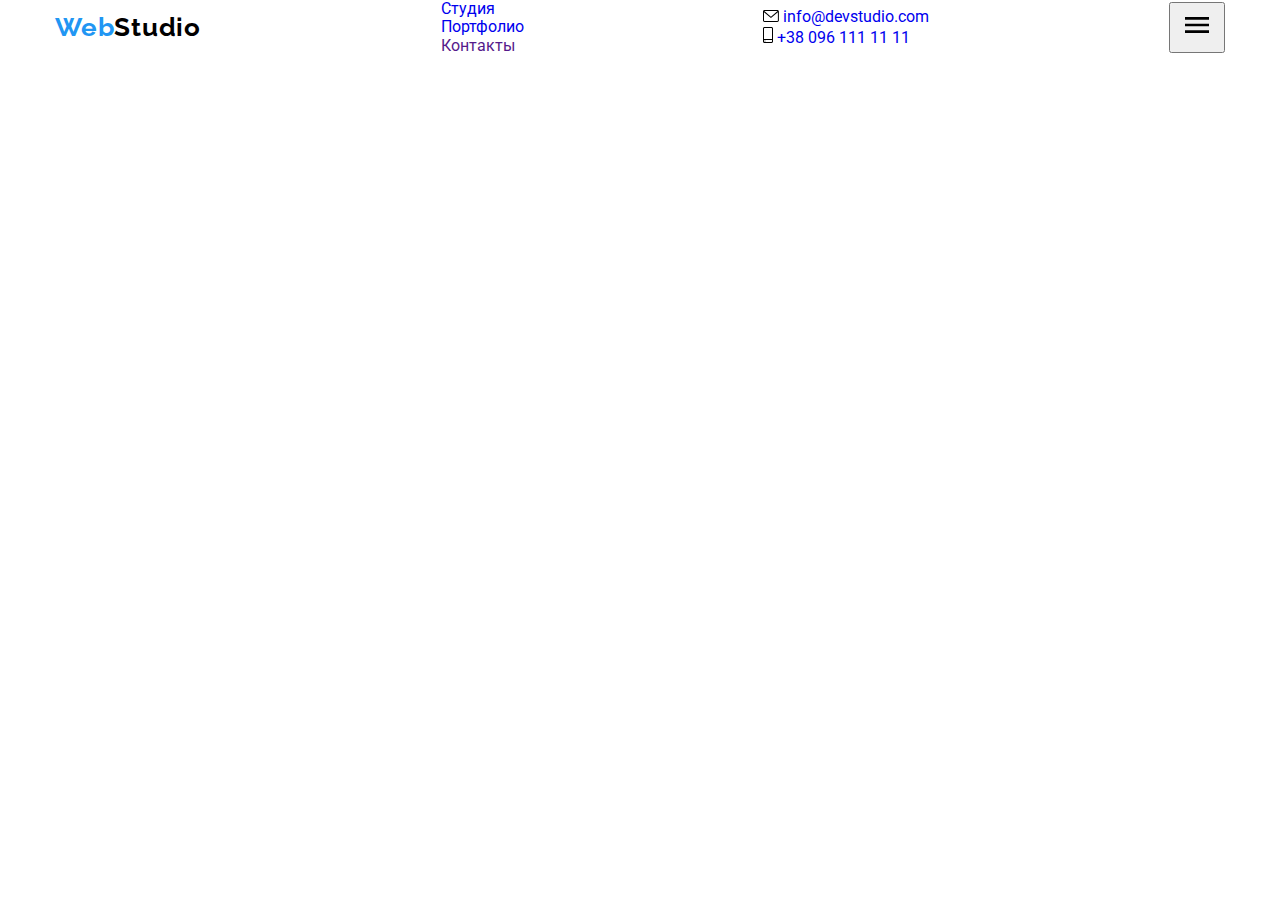
==== index.html @ 635d3c9f "container" ====
<!DOCTYPE html>
<html lang="ru">
<head>
    <meta charset="UTF-8">
    <meta http-equiv="X-UA-Compatible" content="IE=edge">
    <meta name="viewport" content="width=device-width, initial-scale=1.0">
    <title>goit-markup-hw-08</title>
    <link rel="preconnect" href="https://fonts.googleapis.com">
    <link rel="preconnect" href="https://fonts.gstatic.com" crossorigin>
    <link href="https://fonts.googleapis.com/css2?family=Raleway:wght@700&family=Roboto:wght@400;500;700;900&display=swap"
        rel="stylesheet">
    <link rel="stylesheet" href="https://cdn.jsdelivr.net/npm/modern-normalize@1.1.0/modern-normalize.min.css">
    <link rel="stylesheet" href="./css/main.min.css">
    
</head>
<body>
    <!-- HEADER -->
    <header class="page-header">
        <nav class="main-nav">
            <div class="container page-header__container">
                <a class="logo link" href="" lang="en">Web<span class="logo-second">Studio</span></a>
                <ul class="menu list">
                    <li class="menu__item">
                        <a class="menu__link link current" href="./index.html">Студия</a>
                    </li>
                    <li class="menu__item">
                        <a class="menu__link link" href="./portfolio.html">Портфолио</a>
                    </li>
                    <li class="menu__item">
                        <a class="menu__link link" href="">Контакты</a>
                    </li>
                </ul>
    
                <ul class="list contact">
                    <li>
                        <a class="link contact__link" href="mailto:info@devstudio.com">
                            <svg width="16px" height="12px" class="contact__icon"> <use href="./images/sprite.svg#icon-envelope" ></use></svg>
                            info@devstudio.com</a>
                    </li>
                    <li>
                        <a class="link contact__link-tel contact__link" href="tel:+380961111111">
                            <svg width="10px" height="16px" class="contact__icon">
                                <use href="./images/sprite.svg#icon-smartphone"></use>
                            </svg>
                            +38 096 111 11 11</a>
                    </li>
                </ul>

                <button type="button" class="mobile-menu-open">
                    <svg width="40" height="40">
                        <use href="./images/sprite.svg#burger-icon"></use>
                    </svg>
                </button>
            </div>
        </nav>

    </header>
    <main>
        <!-- HERO -->

        <!-- <section class="hero section">
            <h1 class="hero__title" >Эффективные решения <br> для вашего бизнеса</h1>
            <button class="hero__btn" type="button" data-modal-open>Заказать услугу</button>
        </section> -->

        <!--Our advantages-->

        <!-- <section class="section benefits">
            <div class="container">
                <h2 hidden>Наши преимущества</h2>
                <ul class="list benefit__list">
                    <li class="benefits__item">
                        <div class="benefits__icon">
                            <svg class="benefits-icon" width="70px"  height="70px">
                                <use href="./images/sprite.svg#icon-antenna"></use>
                            </svg>
                        </div>
                        <h3 class="benefits__title">Внимание к деталям</h3>
                        <p class="benefits__text">Идейные соображения, а также начало повседневной работы по формированию позиции.</p>
                    </li>
                    <li class="benefits__item">
                        <div class="benefits__icon">
                            <svg class="benefits-icon" width="70px"  height="70px" >
                                <use href="./images/sprite.svg#icon-clock"></use>
                            </svg>
                        </div>
                        <h3 class="benefits__title">Пунктуальность</h3>
                        <p class="benefits__text">Задача организации, в особенности же рамки и место обучения кадров влечет за собой.</p>
                    </li>
                    <li class="benefits__item">
                        <div class="benefits__icon">
                            <svg class="benefits-icon" width="70px"  height="70px" >
                                <use href="./images/sprite.svg#icon-diagram"></use>
                            </svg>
                        </div>
                        <h3 class="benefits__title">Планирование</h3>
                        <p class="benefits__text">Равным образом консультация с широким активом в значительной степени обуславливает.</p>
                    </li>
                    <li class="benefits__item">
                        <div class="benefits__icon">
                            <svg class="benefits-icon" width="70px"  height="70px" >
                                <use href="./images/sprite.svg#icon-astronaut"></use>
                            </svg>
                        </div>
                        <h3 class="benefits__title">Современные технологии</h3>
                        <p class="benefits__text">Значимость этих проблем настолько очевидна, что реализация плановых заданий.</p>
                    </li>
                </ul>
            </div>
        </section> -->

        <!--What are we doing-->

        <!-- <section class="section work" >
            <div class="container">
                <h2 class="subtitle">Чем мы занимаемся</h2>
                <ul class="list work__img">
                    <li class="work__item">
                        <div class="work__wrapper">
                            <img src="./images/what-are-we-doing/box-1.jpg" alt="Чем мы занимаемся" width="370">
                            <p class="work__overlay">
                                Десктопные приложения
                            </p>
                        </div>
                    </li>
                    <li class="work__item">
                        <div class="work__wrapper">
                            <img src="./images/what-are-we-doing/box-2.jpg" alt="Чем мы занимаемся" width="370">
                            <p class="work__overlay">
                                Мобильные приложения
                            </p>
                        </div>
                        
                    </li>
                    <li class="work__item">
                        <div class="work__wrapper">
                            <img src="./images/what-are-we-doing/box-3.jpg" alt="Чем мы занимаемся" width="370">
                            <p class="work__overlay">
                                Дизайнерские решения
                            </p>
                        </div>
                        
                    </li>
                </ul>
            </div>
        </section> -->

        <!--Our team-->

        <!-- <section class="section team">
            <div class="container">
                <h2 class="subtitle">Наша команда</h2>
                <ul class="list team__list">
                    <li class="team__item">
                        <img src="./images/our-team/igor-demyanenko.jpg" alt="Product Designer" width="270">
                        <div class="team__card">
                            <h3 class="team__employee-name">Игорь Демьяненко</h3>
                            <pteam__job-title" lang="en">Product Designer</p>
                            
                           <ul class="social-list list social-list__item">
                            <li class="item-social">
                                <a href="https://www.instagram.com/" class="social-list__link">
                                    <svg class="social-list__icon" width="20" height="20" >
                                        <use href="./images/sprite.svg#icon-instagram"></use>
                                    </svg>
                                </a>
                            </li>
                            <li class="item-social">
                                <a href="https://twitter.com/?lang=uk" class="social-list__link">
                                    <svg class="social-list__icon" width="20" height="20" >
                                        <use href="./images/sprite.svg#icon-twitter"></use>
                                    </svg>
                                </a>
                            </li>
                            <li class="item-social">
                                <a href="https://uk-ua.facebook.com/" class="social-list__link">
                                    <svg class="social-list__icon" width="20" height="20" >
                                        <use href="./images/sprite.svg#icon-facebook"></use>
                                    </svg>
                                </a>
                            </li>
                            <li class="item-social">
                                <a href="https://www.linkedin.com/" class="social-list__link">
                                    <svg class="social-list__icon" width="20" height="20" >
                                        <use href="./images/sprite.svg#icon-linkedin"></use>
                                    </svg>
                                </a>
                            </li>
                           </ul>
                        </div>
                    </li>
                    <li class="team__item">
                        <img src="./images/our-team/olga-repina.jpg" alt="Frontend Developer" width="270">
                        <div class="team__card">
                            <h3 class="team__employee-name">Ольга Репина</h3>
                            <p class="team__job-title" lang="en">Frontend Developer</p>
                            <ul class="social-list list social-list__item">
                                <li class="item-social">
                                    <a href="https://www.instagram.com/" class="social-list__link">
                                        <svg class="social-list__icon" width="20" height="20">
                                            <use href="./images/sprite.svg#icon-instagram"></use>
                                        </svg>
                                    </a>
                                </li>
                                <li class="item-social">
                                    <a href="https://twitter.com/?lang=uk" class="social-list__link">
                                        <svg class="social-list__icon" width="20" height="20">
                                            <use href="./images/sprite.svg#icon-twitter"></use>
                                        </svg>
                                    </a>
                                </li>
                                <li class="item-social">
                                    <a href="https://uk-ua.facebook.com/" class="social-list__link">
                                        <svg class="social-list__icon" width="20" height="20">
                                            <use href="./images/sprite.svg#icon-facebook"></use>
                                        </svg>
                                    </a>
                                </li>
                                <li class="item-social">
                                    <a href="https://www.linkedin.com/" class="social-list__link">
                                        <svg class="social-list__icon" width="20" height="20">
                                            <use href="./images/sprite.svg#icon-linkedin"></use>
                                        </svg>
                                    </a>
                                </li>
                            </ul>
                        </div>
                    </li>
                    <li class="team__item">
                        <img src="./images/our-team/nikolai-tarasov.jpg" alt="Marketing" width="270">
                        <div class="team__card">
                            <h3 class="team__employee-name">Николай Тарасов</h3>
                            <p class="team__job-title" lang="en">Marketing</p>
                            <ul class="social-list list social-list__item">
                                <li class="item-social">
                                    <a href="https://www.instagram.com/" class="social-list__link">
                                        <svg class="social-list__icon" width="20" height="20">
                                            <use href="./images/sprite.svg#icon-instagram"></use>
                                        </svg>
                                    </a>
                                </li>
                                <li class="item-social">
                                    <a href="https://twitter.com/?lang=uk" class="social-list__link">
                                        <svg class="social-list__icon" width="20" height="20">
                                            <use href="./images/sprite.svg#icon-twitter"></use>
                                        </svg>
                                    </a>
                                </li>
                                <li class="item-social">
                                    <a href="https://uk-ua.facebook.com/" class="social-list__link">
                                        <svg class="social-list__icon" width="20" height="20">
                                            <use href="./images/sprite.svg#icon-facebook"></use>
                                        </svg>
                                    </a>
                                </li>
                                <li class="item-social">
                                    <a href="https://www.linkedin.com/" class="social-list__link">
                                        <svg class="social-list__icon" width="20" height="20">
                                            <use href="./images/sprite.svg#icon-linkedin"></use>
                                        </svg>
                                    </a>
                                </li>
                            </ul>
                        </div>
                    </li>
                    <li class="team__item">
                        <img src="./images/our-team/mikhail-ermakov.jpg" alt="UI Designer" width="270">
                        <div class="team__card">
                            <h3 class="team__employee-name">Михаил Ермаков</h3>
                            <p class="team__job-title" lang="en">UI Designer</p>
                            <ul class="social-list list social-list__item">
                                <li class="item-social">
                                    <a href="https://www.instagram.com/" class="social-list__link">
                                        <svg class="social-list__icon" width="20" height="20">
                                            <use href="./images/sprite.svg#icon-instagram"></use>
                                        </svg>
                                    </a>
                                </li>
                                <li class="item-social">
                                    <a href="https://twitter.com/?lang=uk" class="social-list__link">
                                        <svg class="social-list__icon" width="20" height="20">
                                            <use href="./images/sprite.svg#icon-twitter"></use>
                                        </svg>
                                    </a>
                                </li>
                                <li class="item-social">
                                    <a href="https://uk-ua.facebook.com/" class="social-list__link">
                                        <svg class="social-list__icon" width="20" height="20">
                                            <use href="./images/sprite.svg#icon-facebook"></use>
                                        </svg>
                                    </a>
                                </li>
                                <li class="item-social">
                                    <a href="https://www.linkedin.com/" class="social-list__link">
                                        <svg class="social-list__icon" width="20" height="20">
                                            <use href="./images/sprite.svg#icon-linkedin"></use>
                                        </svg>
                                    </a>
                                </li>
                            </ul>
                        </div>
                    </li>
                </ul>
            </div>
        </section> -->
        <!-- <section class="section customers">
            <div>
                <h2 class="customers__title">Постоянные клиенты</h2>
                <ul class="list customers__list">
                    <li class="customers__item">
                        <a href="http://" class="customers__link">
                            <svg class="customers-icon" width="106px" height="60px">
                                <use href="./images/sprite.svg#icon-client-1"></use>
                            </svg>
                        </a>
                        
                    </li>
                    <li class="customers__item">
                        <a href="http://" class="customers__link">
                            <svg class="customers-icon" width="106px" height="60px">
                                <use href="./images/sprite.svg#icon-client-2"></use>
                            </svg>
                        </a>
                        
                    </li>
                    <li class="customers__item">
                        <a href="http://" class="customers__link">
                            <svg class="customers-icon" width="106px" height="60px">
                                <use href="./images/sprite.svg#icon-client-3"></use>
                            </svg>
                        </a>
                        
                    </li>
                    <li class="customers__item">
                        <a href="http://" class="customers__link">
                            <svg class="customers-icon" width="106px" height="60px">
                                <use href="./images/sprite.svg#icon-client-4"></use>
                            </svg>
                        </a>
                        
                    </li>
                    <li class="customers__item">
                        <a href="http://" class="customers__link">
                        <svg class="customers-icon" width="106px" height="60px">
                            <use href="./images/sprite.svg#icon-client-5"></use>
                        </svg>
                        </a>
                        
                    </li>
                    <li class="customers__item">
                        <a href="http://" class="customers__link">
                            <svg class="customers-icon" width="106px" height="60px">
                                <use href="./images/sprite.svg#icon-client-6"></use>
                            </svg>
                        </a>
                        
                    </li>
                </ul>


            </div>
        </section> -->
    </main>

    <!-- FOOTER -->

    <!-- <footer class="footer-container">
        <div class="container footer">
            <div>
                <div class="footer__address">
                    <a class="logo link" href="" lang="en">Web<span class="logo-second logo-second--color">Studio</span></a>
                </div>
                <address>
                    <ul class="list address-list">
                        <li>
                            <a class="footer__address-link link" href="https://goo.gl/maps/vD46rgRYoQ4FNNTK7" target="_blank"
                                rel="noopener noreferrer">г. Киев, пр-т Леси Украинки, 26
                            </a>
                        </li>
                        <li>
                            <a class="footer__contact link" href="mailto:info@example.com">info@example.com</a>
                        </li>
                        <li>
                            <a class="footer__contact link" href="tel:+380991111111">+38 099 111 11 11</a>
                        </li>
                    </ul>
                </address>
            </div>
            <div class="footer__join-in">
                <strong class="fotter__join-in-title">присоединяйтесь</strong>
                <ul class="social-list list social-list__item">
                    <li class="item-social">
                        <a href="https://www.instagram.com/" class="social-list__link-footer">
                            <svg class="social-list__icon-footer" width="20" height="20">
                                <use href="./images/sprite.svg#icon-instagram"></use>
                            </svg>
                        </a>
                    </li>
                    <li class="item-social">
                        <a href="https://twitter.com/?lang=uk" class="social-list__link-footer">
                            <svg class="social-list__icon-footer" width="20" height="20">
                                <use href="./images/sprite.svg#icon-twitter"></use>
                            </svg>
                        </a>
                    </li>
                    <li class="item-social">
                        <a href="https://uk-ua.facebook.com/" class="social-list__link-footer">
                            <svg class="social-list__icon-footer" width="20" height="20">
                                <use href="./images/sprite.svg#icon-facebook"></use>
                            </svg>
                        </a>
                    </li>
                    <li class="item-social">
                        <a href="https://www.linkedin.com/" class="social-list__link-footer">
                            <svg class="social-list__icon-footer" width="20" height="20">
                                <use href="./images/sprite.svg#icon-linkedin"></use>
                            </svg>
                        </a>
                    </li>
                </ul>
            </div>
            <div class="fotter__form">
                <strong class="footer__subscribe">Подпишитесь на рассылку</strong>
                <form class="footer__subscribe-form">
                    <input type="email" name="email" class="fotter__subscribe-form-input" placeholder="E-mail">
                    <label class="footer__subscribe-form-label"
                    ></label>
                    <span class="button-send">
                        <button type="button" class="fotter__button-subscribe">Подписаться
                        </button>
                       
                    </span>
                </form>
            </div>
        </div>

        
    </footer> -->

    <!-- <div class="backdrop is-hidden" data-modal>
        <div class="modal">
            <button type="button" class="modal__close-btn" data-modal-close>
                <svg class="modal__close-icon" width="18px" height="18px">
                    <use href="./images/sprite.svg#icon-close-black"> </use>
                </svg>
            </button>
            <p class="feedback">Оставьте свои данные, мы вам перезвоним</p>
            <form class="modal-form">
                <label class="modal-form__field">
                    <span class="modal-form__input-desc">Имя</span>
                    <span class="modal-form__input-wrapper">
                        <input type="text" class="modal-form__input" name="user_name" required pattern="[a-zA-Zа-яА-Я]+" minlength="2">
                        <svg class="modal-form__input-icon">
                            <use href="./images/sprite.svg#icon-person-black"></use>
                        </svg>
                    </span>
                    
                </label>
                <label class="modal-form__field">
                    <span class="modal-form__input-desc">Телефон</span>
                    <span class="modal-form__input-wrapper">
                        <input type="tel" class="modal-form__input" name="user_phone" required pattern="[0-9]{3}-[0-9]{3}-[0-9]{2}-[0-9]{2}"
                            title="xxx-xxx-xx-xx">
                        <svg class="modal-form__input-icon">
                            <use href="./images/sprite.svg#icon-phone-black"></use>
                        </svg>
                    </span>
                    
                </label>
                <label class="modal-form__field">
                    <span class="modal-form__input-desc">Почта</span>
                    <span class="modal-form__input-wrapper">
                        <input type="email" class="modal-form__input" name="user_email" required>
                        <svg class="modal-form__input-icon">
                            <use href="./images/sprite.svg#icon-email-black"></use>
                        </svg>
                    </span>
                    
                </label>
                <label class="modal-form__field">
                    <span class="modal-form__input-desc">Комментарий</span>
                    <textarea name="user_message" class="modal-form__message" 
                    placeholder="Введите текст"
                    ></textarea>
                </label>
                <input type="checkbox" class="modal-form__check visually-hidden"
                id="user-policy" name="user_policy" required>
                <label for="user-policy" class="modal-form__check-desc">
                    Соглашаюсь с рассылкой и принимаю &nbsp;<a href="" class="modal-form__check-desc-link">Условия договора</a>
                </label>
                
                <button type="submit" class="modal-form__submit">Отправить</button>
            </form>
        </div>
    </div> -->
<script src="./js/modal.js"></script>
</body>
</html>
---- css/main.min.css ----
h1,h2,h3,h4,p{margin-top:0;margin-bottom:0}ul,ol{padding:0;margin:0}img{display:block;height:100%;height:auto}button{cursor:pointer}.list{list-style:none}.link{text-decoration:none}body{font-family:"Roboto",sans-serif;color:#757575}.customers__link,.customers__list,.social-list__link-footer,.social-list__link,.social-list,.work__overlay,.benefits__icon{display:flex;justify-content:center}.section{padding-top:94px}.team,.portfolio,.work{padding-bottom:94px}.container{padding-left:15px;padding-right:15px;margin-left:auto;margin-right:auto}@media screen and (min-width: 480px){.container{width:480px}}@media screen and (min-width: 768px){.container{width:768px}}@media screen and (min-width: 1200px){.container{width:1200px}}.logo{font-family:"Raleway",sans-serif;font-weight:700;font-size:26px;line-height:1.19;letter-spacing:.03em;color:#2196f3}.logo-second{font-family:"Raleway",sans-serif;font-weight:700;font-size:26px;line-height:1.19;letter-spacing:.03em;color:#000}.logo-second--color{color:#fff}.hero{text-align:center;padding-top:200px;padding-bottom:200px;background-image:linear-gradient(rgba(47, 48, 58, 0.4), rgba(47, 48, 58, 0.4)),url("../images/hero/bg.jpg");background-color:#c4c4c4;background-size:cover;background-position:center;background-repeat:no-repeat}.hero__title{margin-top:0;margin-bottom:30px;font-family:"Roboto",sans-serif;font-weight:900;font-size:44px;line-height:1.36;text-align:center;letter-spacing:.06em;text-transform:uppercase;color:#fff}.hero__btn{font-family:"Roboto",sans-serif;font-weight:700;font-size:16px;line-height:1.88;letter-spacing:.06em;cursor:pointer;color:#fff;background-color:#2196f3;align-items:center;text-align:center;border-radius:4px;padding:10px 32px;min-width:200px;border:solid rgba(0,0,0,0);display:inline-block}.backdrop{position:fixed;left:0;top:0;z-index:100;width:100%;height:100%;background-color:rgba(0,0,0,.2);transform:scale(1);transition:transform 250ms cubic-bezier(0.4, 0, 0.2, 1),opacity 250ms cubic-bezier(0.4, 0, 0.2, 1),visibility 250ms cubic-bezier(0.4, 0, 0.2, 1)}.backdrop.is-hidden{transform:scale(0);opacity:0;pointer-events:none}.modal{width:528px;height:581px;background:#fff;box-shadow:0px 1px 3px rgba(0,0,0,.12),0px 1px 1px rgba(0,0,0,.14),0px 2px 1px rgba(0,0,0,.2);border-radius:4px;position:absolute;top:50%;left:50%;transform:translate(-50%, -50%);padding:40px}.modal__close-btn{width:30px;height:30px;background-color:rgba(0,0,0,0);border:1px solid rgba(0,0,0,.1);padding:0;border-radius:50%;display:flex;justify-content:center;align-items:center;position:absolute;top:8px;right:8px}.modal__close-btn:hover .modal__close-icon,.modal__close-btn:focus .modal__close-icon{fill:#2196f3}.modal__close-icon{fill:#000;transition:fill 250ms cubic-bezier(0.4, 0, 0.2, 1)}.feedback{font-weight:700;font-size:20px;line-height:1.15;text-align:center;letter-spacing:.03em;color:#212121;margin-bottom:12px}.modal-form{display:flex;flex-direction:column}.modal-form__input-wrapper{display:block;position:relative}.modal-form__input{border:1px solid rgba(33,33,33,.2);border-radius:4px;font-weight:400;font-size:14px;line-height:1.17;letter-spacing:.01em;border-color:rgba(33,33,33,.2);transition:border-color 250ms cubic-bezier(0.4, 0, 0.2, 1);width:100%;height:40px;padding-left:42px}.modal-form__input:focus{outline:none;border-color:#2196f3}.modal-form__input-desc{display:block;font-weight:400;font-size:12px;line-height:1.17;letter-spacing:.01em;color:#757575;display:block;margin-bottom:4px}.modal-form__field{margin-bottom:10px}.modal-form__check-desc{font-weight:400;font-size:14px;line-height:1.71;letter-spacing:.03em;color:#757575;margin-bottom:30px;display:flex;align-items:center;justify-content:center}.modal-form__input-icon{position:absolute;top:50%;left:12px;transform:translateY(-50%);width:18px;height:18px;fill:#212121;transition:fill 250ms cubic-bezier(0.4, 0, 0.2, 1)}.modal-form__input:focus+.modal-form__input-icon{fill:#2196f3}.modal-form__message{resize:none;width:100%;height:120px;border-color:1px solid rgba(33,33,33,.2);border:1px solid rgba(33,33,33,.2);border-radius:4px;padding:12px 16px;margin-bottom:10px;transition:border-color 250ms cubic-bezier(0.4, 0, 0.2, 1)}.modal-form__message::placeholder{font-weight:400;font-size:12px;line-height:1.17;letter-spacing:.01em;color:rgba(117,117,117,.5)}.modal-form__message:focus{outline:none;border-color:#2196f3}.modal-form__check-desc::before{content:"";display:inline-block;width:16px;height:15px;border:2px solid #212121;cursor:pointer;border-radius:2px;margin-right:7px}.modal-form__check:checked+.modal-form__check-desc::before{background-image:url(../images/icon/check.svg);background-position:center;background-repeat:no-repeat;background-color:#2196f3;background-size:contain;border-color:#2196f3}.visually-hidden{position:absolute;width:1px;height:1px;margin:-1px;padding:0;overflow:hidden;border:0;clip:rect(0 0 0 0)}.modal-form__submit{font-family:"Roboto",sans-serif;font-weight:700;font-size:16px;line-height:1.88;letter-spacing:.06em;cursor:pointer;color:#fff;background-color:#2196f3;border-radius:4px;min-width:200px;height:50px;border:solid rgba(0,0,0,0);margin-bottom:40px;box-shadow:0px 4px 4px rgba(0,0,0,.25);display:flex;align-items:center;text-align:center;align-self:center;justify-content:center;padding:10px 32px;min-width:200px;transition:background-color 250ms cubic-bezier(0.4, 0, 0.2, 1),box-shadow 250ms cubic-bezier(0.4, 0, 0.2, 1)}.modal-form__submit:hover,.modal-form__submit:focus{background-color:#188ce8;box-shadow:0px 4px 4px rgba(0,0,0,.15)}.modal-form__check-desc-link{color:#2196f3}.benefit__list{display:flex;flex-wrap:wrap;justify-content:space-between}.benefits__item{width:270px;margin-right:30px}.benefits__item:nth-child(4n){margin-right:0}.benefits__title{font-weight:700;font-size:14px;line-height:1.14;letter-spacing:.03em;text-transform:uppercase;color:#212121;margin-top:0;margin-bottom:10px}.benefits__icon{align-items:center;width:270px;height:120px;left:220px;top:774px;background:#f5f4fa;border-radius:4px;margin-bottom:30px}.benefits__text{font-size:14px;line-height:1.71;letter-spacing:.03em;margin-top:0;margin-bottom:0}.team{background-color:#f5f4fa}.team__list{display:flex;flex-wrap:wrap;text-align:center;justify-content:space-between}.team__item{border-radius:0px 0px 4px 4px;border:1px solid #ececec;box-shadow:0px 1px 3px rgba(0,0,0,.12),0px 1px 1px rgba(0,0,0,.14),0px 2px 1px rgba(0,0,0,.2)}.team__card{padding:30px;background:#fff}.team__employee-name{font-weight:500;font-size:16px;line-height:1.19;text-align:center;letter-spacing:.03em;color:#212121;margin-bottom:10px;margin-top:0}.team__job-title{font-size:16px;line-height:1.19;text-align:center;letter-spacing:.03em;margin-bottom:16px}.work__img{display:flex;flex-wrap:wrap}.work__item{margin-right:30px}.work__item:nth-child(3n){margin-right:0}.work__wrapper{position:relative}.work__overlay{position:absolute;bottom:0;font-weight:700;font-size:14px;line-height:1.14;text-align:center;letter-spacing:.03em;text-transform:uppercase;color:#fff;background-color:rgba(47,48,58,.8);align-items:center;width:370px;height:70px}.social-list{gap:10px}.social-list__link{width:44px;height:44px;border-radius:50%;background-color:#fff;align-items:center;transition:background-color 250ms cubic-bezier(0.4, 0, 0.2, 1)}.social-list__link:hover,.social-list__link:focus{background-color:#2196f3}.social-list__icon{fill:#afb1b8;transition:fill 250ms cubic-bezier(0.4, 0, 0.2, 1)}.social-list__link:hover .social-list__icon,.social-list__link:focus .social-list__icon{fill:#fff}.social-list__item{margin-top:20px}.social-list__icon-footer{fill:#fff}.social-list__link-footer{width:44px;height:44px;border-radius:50%;background-color:rgba(255,255,255,.1);align-items:center;transition:background-color 250ms cubic-bezier(0.4, 0, 0.2, 1)}.social-list__link-footer:hover,.social-list__link-footer:focus{background-color:#2196f3}.customers__title{font-weight:700;font-size:36px;line-height:1.17;text-align:center;letter-spacing:.03em;color:#212121;margin-bottom:50px}.customers__list{gap:30px}.customers{padding-bottom:103px}.customers__item{width:170px;height:92px}.customers__link{width:100%;height:100%;align-items:center;fill:#afb1b8;border:1px solid #afb1b8;border-radius:4px;transition:fill 250ms cubic-bezier(0.4, 0, 0.2, 1),border-color 250ms cubic-bezier(0.4, 0, 0.2, 1)}.customers__link:hover,.customers__link:focus{fill:#2196f3;border-color:#2196f3}.subtitle{font-weight:700;font-size:36px;line-height:1.16;text-align:center;letter-spacing:.03em;color:#212121;margin-top:0;margin-bottom:50px}@media screen and (max-width: 767px){.menu,.contact{display:none}}.page-header__container{display:flex;align-items:center;justify-content:space-between}.footer__address{display:inline-block;margin-bottom:20px}.footer__address-link{display:inline-block;margin-bottom:9px;font-family:"Roboto",sans-serif;font-style:normal;font-weight:400;font-size:14px;line-height:1.71;letter-spacing:.03em;color:#fff;transition:color 250ms cubic-bezier(0.4, 0, 0.2, 1)}.footer__address-link:hover,.footer__address-link:focus{color:#2196f3}.footer__contact{display:inline-block;margin-bottom:9px;font-family:"Roboto",sans-serif;font-style:normal;font-weight:400;font-size:14px;line-height:1.71;letter-spacing:.03em;color:rgba(255,255,255,.6);transition:color 250ms cubic-bezier(0.4, 0, 0.2, 1)}.footer__contact:hover,.footer__contact:focus{color:#2196f3}.footer-container{padding-top:60px;padding-bottom:60px;background-color:#2f303a}.footer{display:flex;align-items:baseline}.footer__join-in{display:block;width:206px;margin-left:70px}.fotter__join-in-title{font-style:normal;font-weight:700;font-size:14px;line-height:1.14;letter-spacing:.03em;text-transform:uppercase;color:#fff}.footer__subscribe{font-family:"Roboto";font-style:normal;font-weight:700;font-size:14px;line-height:16px;letter-spacing:.03em;text-transform:uppercase;color:#fff}.footer__subscribe-form{position:relative}.fotter__subscribe-form-input{padding-left:16px}.fotter__subscribe-form-input:focus+.footer__subscribe-form-label{color:#fff}.footer__subscribe-form-label{position:absolute;bottom:15px;left:16px}.fotter__subscribe-form-input:focus+.footer__subscribe-form-label{color:#fff}.fotter__form{margin-left:93px}.fotter__form input{margin-top:20px;width:358px;height:50px;border:1px solid rgba(255,255,255,.3);background-color:#2f303a;border-radius:4px;color:#fff;border-color:rgba(255,255,255,.3)}.fotter__button-subscribe{position:relative;border-radius:4px;margin-top:20px;margin-left:12px;min-width:200px;height:50px;border:solid rgba(0,0,0,0);display:inline-block;padding-right:36px;color:#fff;background-color:#2196f3;font-family:inherit;font-weight:700;font-size:16px;line-height:1.9;align-items:center;text-align:center;letter-spacing:.06em;cursor:pointer}.fotter__button-subscribe::after{position:absolute;right:10px;content:"";background-size:contain;display:inline-block;width:24px;height:24px;margin-top:2px;margin-right:18px;margin-left:10px;background-image:url(../images/icon/icon-send.svg)}/*# sourceMappingURL=main.min.css.map */
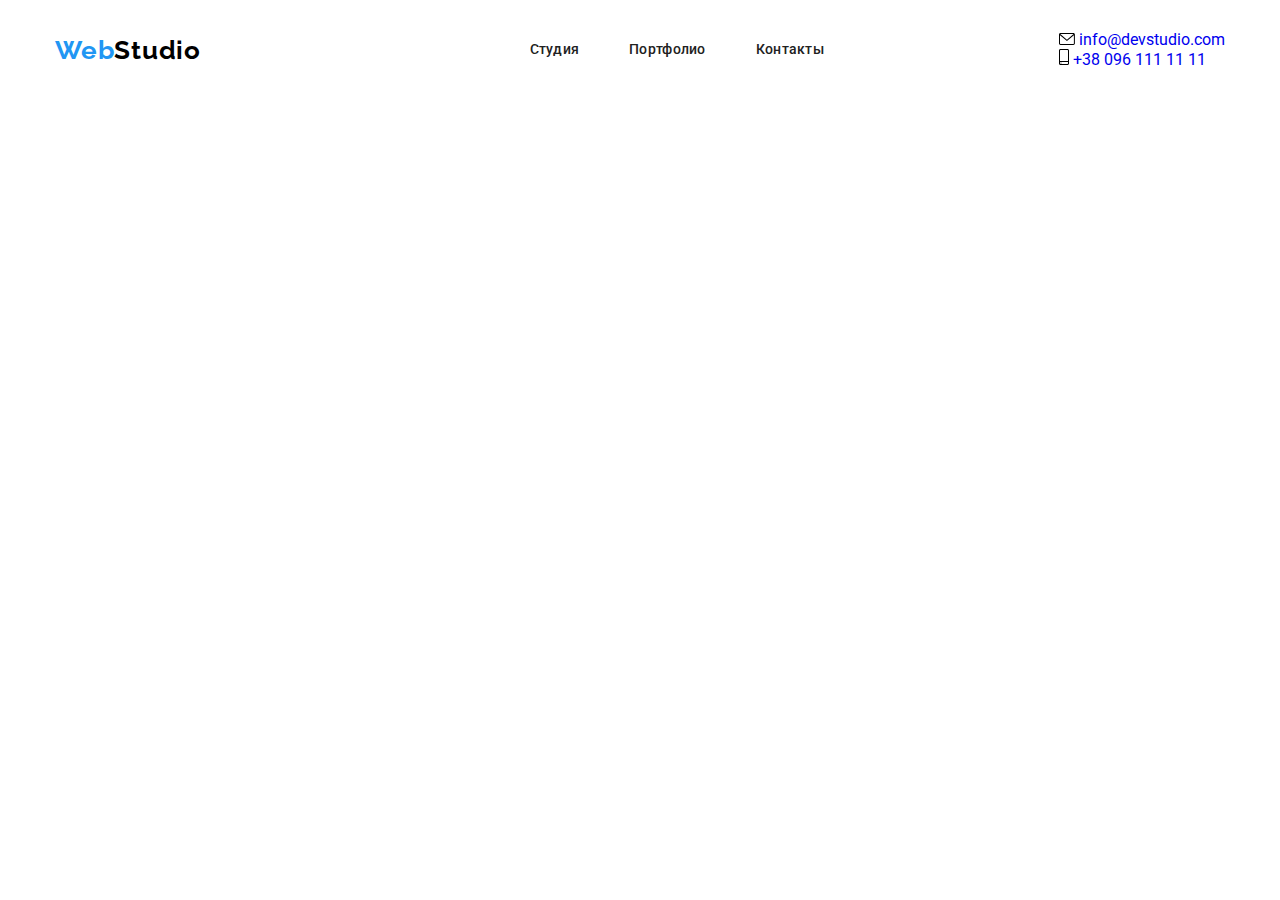
==== commit cf121b86: "mobile-menu" ====
--- a/index.html
+++ b/index.html
@@ -46,13 +46,65 @@
                     </li>
                 </ul>
 
-                <button type="button" class="mobile-menu-open">
+                <button type="button" class="mobile-menu-open" data-menu-open>
                     <svg width="40" height="40">
                         <use href="./images/sprite.svg#burger-icon"></use>
                     </svg>
                 </button>
             </div>
         </nav>
+        <div class="mobile-menu" data-menu>
+
+            <div class="container mobile-menu__container">
+                <button class="mobile-menu__close-btn" data-menu-close>
+                    <svg class="mobile-menu__close-icon" width="40" height="40">
+                        <use href="./images/sprite.svg#icon-close-black"> </use>
+                    </svg>
+                </button>
+                
+                <ul class="list mobile-menu-list">
+                    <li class="mobile-menu-list__item">
+                        <a class="mobile-menu__link link" href="./index.html">Студия</a>
+                    </li>
+                    <li class="mobile-menu-list__item">
+                        <a class="mobile-menu__link link" href="./portfolio.html">Портфолио</a>
+                    </li>
+                    <li class="mobile-menu-list__item">
+                        <a class="mobile-menu__link link" href="">Контакты</a>
+                    </li>
+                </ul>
+                
+                <ul class="list mobile-menu-contact">
+                    
+                    <li class="mobile-menu-contact__item">
+                        <a class="link mobile-menu-contact__link-tel" href="tel:+380961111111">
+                            +38 096 111 11 11</a>
+                    </li>
+
+                    <li class="mobile-menu-contact__item">
+                        <a class="link mobile-menu-contact__link" href="mailto:info@devstudio.com">
+                            info@devstudio.com</a>
+                    </li>
+                </ul>
+                
+                <ul class="list mobile-menu-social">
+                    <li class="mobile-menu-social__item">
+                        <a class="link mobile-menu-social__link" href="https://www.instagram.com/">Instagram</a>
+                    </li>
+                    <li class="mobile-menu-social__item">
+                        <a class="link mobile-menu-social__link" href="https://twitter.com/?lang=uk">Twitter</a>
+                    </li>
+                    <li class="mobile-menu-social__item">
+                        <a class="link mobile-menu-social__link" href="https://uk-ua.facebook.com/">Facebook</a>
+                    </li>
+                    <li class="mobile-menu-social__item">
+                        <a class="link mobile-menu-social__link" href="https://www.linkedin.com/">LinkedIn</a>
+                    </li>
+                </ul>
+            </div>
+
+        </div>
+
 
     </header>
     <main>
@@ -494,5 +546,6 @@
         </div>
     </div> -->
 <script src="./js/modal.js"></script>
+<script src="./js/mobile-menu.js"></script>
 </body>
 </html>--- a/css/main.min.css
+++ b/css/main.min.css
@@ -1 +1 @@
-h1,h2,h3,h4,p{margin-top:0;margin-bottom:0}ul,ol{padding:0;margin:0}img{display:block;height:100%;height:auto}button{cursor:pointer}.list{list-style:none}.link{text-decoration:none}body{font-family:"Roboto",sans-serif;color:#757575}.customers__link,.customers__list,.social-list__link-footer,.social-list__link,.social-list,.work__overlay,.benefits__icon{display:flex;justify-content:center}.section{padding-top:94px}.team,.portfolio,.work{padding-bottom:94px}.container{padding-left:15px;padding-right:15px;margin-left:auto;margin-right:auto}@media screen and (min-width: 480px){.container{width:480px}}@media screen and (min-width: 768px){.container{width:768px}}@media screen and (min-width: 1200px){.container{width:1200px}}.logo{font-family:"Raleway",sans-serif;font-weight:700;font-size:26px;line-height:1.19;letter-spacing:.03em;color:#2196f3}.logo-second{font-family:"Raleway",sans-serif;font-weight:700;font-size:26px;line-height:1.19;letter-spacing:.03em;color:#000}.logo-second--color{color:#fff}.hero{text-align:center;padding-top:200px;padding-bottom:200px;background-image:linear-gradient(rgba(47, 48, 58, 0.4), rgba(47, 48, 58, 0.4)),url("../images/hero/bg.jpg");background-color:#c4c4c4;background-size:cover;background-position:center;background-repeat:no-repeat}.hero__title{margin-top:0;margin-bottom:30px;font-family:"Roboto",sans-serif;font-weight:900;font-size:44px;line-height:1.36;text-align:center;letter-spacing:.06em;text-transform:uppercase;color:#fff}.hero__btn{font-family:"Roboto",sans-serif;font-weight:700;font-size:16px;line-height:1.88;letter-spacing:.06em;cursor:pointer;color:#fff;background-color:#2196f3;align-items:center;text-align:center;border-radius:4px;padding:10px 32px;min-width:200px;border:solid rgba(0,0,0,0);display:inline-block}.backdrop{position:fixed;left:0;top:0;z-index:100;width:100%;height:100%;background-color:rgba(0,0,0,.2);transform:scale(1);transition:transform 250ms cubic-bezier(0.4, 0, 0.2, 1),opacity 250ms cubic-bezier(0.4, 0, 0.2, 1),visibility 250ms cubic-bezier(0.4, 0, 0.2, 1)}.backdrop.is-hidden{transform:scale(0);opacity:0;pointer-events:none}.modal{width:528px;height:581px;background:#fff;box-shadow:0px 1px 3px rgba(0,0,0,.12),0px 1px 1px rgba(0,0,0,.14),0px 2px 1px rgba(0,0,0,.2);border-radius:4px;position:absolute;top:50%;left:50%;transform:translate(-50%, -50%);padding:40px}.modal__close-btn{width:30px;height:30px;background-color:rgba(0,0,0,0);border:1px solid rgba(0,0,0,.1);padding:0;border-radius:50%;display:flex;justify-content:center;align-items:center;position:absolute;top:8px;right:8px}.modal__close-btn:hover .modal__close-icon,.modal__close-btn:focus .modal__close-icon{fill:#2196f3}.modal__close-icon{fill:#000;transition:fill 250ms cubic-bezier(0.4, 0, 0.2, 1)}.feedback{font-weight:700;font-size:20px;line-height:1.15;text-align:center;letter-spacing:.03em;color:#212121;margin-bottom:12px}.modal-form{display:flex;flex-direction:column}.modal-form__input-wrapper{display:block;position:relative}.modal-form__input{border:1px solid rgba(33,33,33,.2);border-radius:4px;font-weight:400;font-size:14px;line-height:1.17;letter-spacing:.01em;border-color:rgba(33,33,33,.2);transition:border-color 250ms cubic-bezier(0.4, 0, 0.2, 1);width:100%;height:40px;padding-left:42px}.modal-form__input:focus{outline:none;border-color:#2196f3}.modal-form__input-desc{display:block;font-weight:400;font-size:12px;line-height:1.17;letter-spacing:.01em;color:#757575;display:block;margin-bottom:4px}.modal-form__field{margin-bottom:10px}.modal-form__check-desc{font-weight:400;font-size:14px;line-height:1.71;letter-spacing:.03em;color:#757575;margin-bottom:30px;display:flex;align-items:center;justify-content:center}.modal-form__input-icon{position:absolute;top:50%;left:12px;transform:translateY(-50%);width:18px;height:18px;fill:#212121;transition:fill 250ms cubic-bezier(0.4, 0, 0.2, 1)}.modal-form__input:focus+.modal-form__input-icon{fill:#2196f3}.modal-form__message{resize:none;width:100%;height:120px;border-color:1px solid rgba(33,33,33,.2);border:1px solid rgba(33,33,33,.2);border-radius:4px;padding:12px 16px;margin-bottom:10px;transition:border-color 250ms cubic-bezier(0.4, 0, 0.2, 1)}.modal-form__message::placeholder{font-weight:400;font-size:12px;line-height:1.17;letter-spacing:.01em;color:rgba(117,117,117,.5)}.modal-form__message:focus{outline:none;border-color:#2196f3}.modal-form__check-desc::before{content:"";display:inline-block;width:16px;height:15px;border:2px solid #212121;cursor:pointer;border-radius:2px;margin-right:7px}.modal-form__check:checked+.modal-form__check-desc::before{background-image:url(../images/icon/check.svg);background-position:center;background-repeat:no-repeat;background-color:#2196f3;background-size:contain;border-color:#2196f3}.visually-hidden{position:absolute;width:1px;height:1px;margin:-1px;padding:0;overflow:hidden;border:0;clip:rect(0 0 0 0)}.modal-form__submit{font-family:"Roboto",sans-serif;font-weight:700;font-size:16px;line-height:1.88;letter-spacing:.06em;cursor:pointer;color:#fff;background-color:#2196f3;border-radius:4px;min-width:200px;height:50px;border:solid rgba(0,0,0,0);margin-bottom:40px;box-shadow:0px 4px 4px rgba(0,0,0,.25);display:flex;align-items:center;text-align:center;align-self:center;justify-content:center;padding:10px 32px;min-width:200px;transition:background-color 250ms cubic-bezier(0.4, 0, 0.2, 1),box-shadow 250ms cubic-bezier(0.4, 0, 0.2, 1)}.modal-form__submit:hover,.modal-form__submit:focus{background-color:#188ce8;box-shadow:0px 4px 4px rgba(0,0,0,.15)}.modal-form__check-desc-link{color:#2196f3}.benefit__list{display:flex;flex-wrap:wrap;justify-content:space-between}.benefits__item{width:270px;margin-right:30px}.benefits__item:nth-child(4n){margin-right:0}.benefits__title{font-weight:700;font-size:14px;line-height:1.14;letter-spacing:.03em;text-transform:uppercase;color:#212121;margin-top:0;margin-bottom:10px}.benefits__icon{align-items:center;width:270px;height:120px;left:220px;top:774px;background:#f5f4fa;border-radius:4px;margin-bottom:30px}.benefits__text{font-size:14px;line-height:1.71;letter-spacing:.03em;margin-top:0;margin-bottom:0}.team{background-color:#f5f4fa}.team__list{display:flex;flex-wrap:wrap;text-align:center;justify-content:space-between}.team__item{border-radius:0px 0px 4px 4px;border:1px solid #ececec;box-shadow:0px 1px 3px rgba(0,0,0,.12),0px 1px 1px rgba(0,0,0,.14),0px 2px 1px rgba(0,0,0,.2)}.team__card{padding:30px;background:#fff}.team__employee-name{font-weight:500;font-size:16px;line-height:1.19;text-align:center;letter-spacing:.03em;color:#212121;margin-bottom:10px;margin-top:0}.team__job-title{font-size:16px;line-height:1.19;text-align:center;letter-spacing:.03em;margin-bottom:16px}.work__img{display:flex;flex-wrap:wrap}.work__item{margin-right:30px}.work__item:nth-child(3n){margin-right:0}.work__wrapper{position:relative}.work__overlay{position:absolute;bottom:0;font-weight:700;font-size:14px;line-height:1.14;text-align:center;letter-spacing:.03em;text-transform:uppercase;color:#fff;background-color:rgba(47,48,58,.8);align-items:center;width:370px;height:70px}.social-list{gap:10px}.social-list__link{width:44px;height:44px;border-radius:50%;background-color:#fff;align-items:center;transition:background-color 250ms cubic-bezier(0.4, 0, 0.2, 1)}.social-list__link:hover,.social-list__link:focus{background-color:#2196f3}.social-list__icon{fill:#afb1b8;transition:fill 250ms cubic-bezier(0.4, 0, 0.2, 1)}.social-list__link:hover .social-list__icon,.social-list__link:focus .social-list__icon{fill:#fff}.social-list__item{margin-top:20px}.social-list__icon-footer{fill:#fff}.social-list__link-footer{width:44px;height:44px;border-radius:50%;background-color:rgba(255,255,255,.1);align-items:center;transition:background-color 250ms cubic-bezier(0.4, 0, 0.2, 1)}.social-list__link-footer:hover,.social-list__link-footer:focus{background-color:#2196f3}.customers__title{font-weight:700;font-size:36px;line-height:1.17;text-align:center;letter-spacing:.03em;color:#212121;margin-bottom:50px}.customers__list{gap:30px}.customers{padding-bottom:103px}.customers__item{width:170px;height:92px}.customers__link{width:100%;height:100%;align-items:center;fill:#afb1b8;border:1px solid #afb1b8;border-radius:4px;transition:fill 250ms cubic-bezier(0.4, 0, 0.2, 1),border-color 250ms cubic-bezier(0.4, 0, 0.2, 1)}.customers__link:hover,.customers__link:focus{fill:#2196f3;border-color:#2196f3}.subtitle{font-weight:700;font-size:36px;line-height:1.16;text-align:center;letter-spacing:.03em;color:#212121;margin-top:0;margin-bottom:50px}@media screen and (max-width: 767px){.menu,.contact{display:none}}.page-header__container{display:flex;align-items:center;justify-content:space-between}.footer__address{display:inline-block;margin-bottom:20px}.footer__address-link{display:inline-block;margin-bottom:9px;font-family:"Roboto",sans-serif;font-style:normal;font-weight:400;font-size:14px;line-height:1.71;letter-spacing:.03em;color:#fff;transition:color 250ms cubic-bezier(0.4, 0, 0.2, 1)}.footer__address-link:hover,.footer__address-link:focus{color:#2196f3}.footer__contact{display:inline-block;margin-bottom:9px;font-family:"Roboto",sans-serif;font-style:normal;font-weight:400;font-size:14px;line-height:1.71;letter-spacing:.03em;color:rgba(255,255,255,.6);transition:color 250ms cubic-bezier(0.4, 0, 0.2, 1)}.footer__contact:hover,.footer__contact:focus{color:#2196f3}.footer-container{padding-top:60px;padding-bottom:60px;background-color:#2f303a}.footer{display:flex;align-items:baseline}.footer__join-in{display:block;width:206px;margin-left:70px}.fotter__join-in-title{font-style:normal;font-weight:700;font-size:14px;line-height:1.14;letter-spacing:.03em;text-transform:uppercase;color:#fff}.footer__subscribe{font-family:"Roboto";font-style:normal;font-weight:700;font-size:14px;line-height:16px;letter-spacing:.03em;text-transform:uppercase;color:#fff}.footer__subscribe-form{position:relative}.fotter__subscribe-form-input{padding-left:16px}.fotter__subscribe-form-input:focus+.footer__subscribe-form-label{color:#fff}.footer__subscribe-form-label{position:absolute;bottom:15px;left:16px}.fotter__subscribe-form-input:focus+.footer__subscribe-form-label{color:#fff}.fotter__form{margin-left:93px}.fotter__form input{margin-top:20px;width:358px;height:50px;border:1px solid rgba(255,255,255,.3);background-color:#2f303a;border-radius:4px;color:#fff;border-color:rgba(255,255,255,.3)}.fotter__button-subscribe{position:relative;border-radius:4px;margin-top:20px;margin-left:12px;min-width:200px;height:50px;border:solid rgba(0,0,0,0);display:inline-block;padding-right:36px;color:#fff;background-color:#2196f3;font-family:inherit;font-weight:700;font-size:16px;line-height:1.9;align-items:center;text-align:center;letter-spacing:.06em;cursor:pointer}.fotter__button-subscribe::after{position:absolute;right:10px;content:"";background-size:contain;display:inline-block;width:24px;height:24px;margin-top:2px;margin-right:18px;margin-left:10px;background-image:url(../images/icon/icon-send.svg)}/*# sourceMappingURL=main.min.css.map */+h1,h2,h3,h4,p{margin-top:0;margin-bottom:0}ul,ol{padding:0;margin:0}img{display:block;height:100%;height:auto}button{cursor:pointer}.list{list-style:none}.link{text-decoration:none}body{font-family:"Roboto",sans-serif;color:#757575}.customers__link,.customers__list,.social-list__link-footer,.social-list__link,.social-list,.work__overlay,.benefits__icon{display:flex;justify-content:center}.section{padding-top:94px}.team,.portfolio,.work{padding-bottom:94px}.container{padding-left:15px;padding-right:15px;margin-left:auto;margin-right:auto}@media screen and (min-width: 480px){.container{width:480px}}@media screen and (min-width: 768px){.container{width:768px}}@media screen and (min-width: 1200px){.container{width:1200px}}.logo{font-family:"Raleway",sans-serif;font-weight:700;font-size:26px;line-height:1.19;letter-spacing:.03em;color:#2196f3}.logo-second{font-family:"Raleway",sans-serif;font-weight:700;font-size:26px;line-height:1.19;letter-spacing:.03em;color:#000}.logo-second--color{color:#fff}.hero{text-align:center;padding-top:200px;padding-bottom:200px;background-image:linear-gradient(rgba(47, 48, 58, 0.4), rgba(47, 48, 58, 0.4)),url("../images/hero/bg.jpg");background-color:#c4c4c4;background-size:cover;background-position:center;background-repeat:no-repeat}.hero__title{margin-top:0;margin-bottom:30px;font-family:"Roboto",sans-serif;font-weight:900;font-size:44px;line-height:1.36;text-align:center;letter-spacing:.06em;text-transform:uppercase;color:#fff}.hero__btn{font-family:"Roboto",sans-serif;font-weight:700;font-size:16px;line-height:1.88;letter-spacing:.06em;cursor:pointer;color:#fff;background-color:#2196f3;align-items:center;text-align:center;border-radius:4px;padding:10px 32px;min-width:200px;border:solid rgba(0,0,0,0);display:inline-block}.backdrop{position:fixed;left:0;top:0;z-index:100;width:100%;height:100%;background-color:rgba(0,0,0,.2);transform:scale(1);transition:transform 250ms cubic-bezier(0.4, 0, 0.2, 1),opacity 250ms cubic-bezier(0.4, 0, 0.2, 1),visibility 250ms cubic-bezier(0.4, 0, 0.2, 1)}.backdrop.is-hidden{transform:scale(0);opacity:0;pointer-events:none}.modal{width:528px;height:581px;background:#fff;box-shadow:0px 1px 3px rgba(0,0,0,.12),0px 1px 1px rgba(0,0,0,.14),0px 2px 1px rgba(0,0,0,.2);border-radius:4px;position:absolute;top:50%;left:50%;transform:translate(-50%, -50%);padding:40px}.modal__close-btn{width:30px;height:30px;background-color:rgba(0,0,0,0);border:1px solid rgba(0,0,0,.1);padding:0;border-radius:50%;display:flex;justify-content:center;align-items:center;position:absolute;top:8px;right:8px}.modal__close-btn:hover .modal__close-icon,.modal__close-btn:focus .modal__close-icon{fill:#2196f3}.modal__close-icon{fill:#000;transition:fill 250ms cubic-bezier(0.4, 0, 0.2, 1)}.feedback{font-weight:700;font-size:20px;line-height:1.15;text-align:center;letter-spacing:.03em;color:#212121;margin-bottom:12px}.modal-form{display:flex;flex-direction:column}.modal-form__input-wrapper{display:block;position:relative}.modal-form__input{border:1px solid rgba(33,33,33,.2);border-radius:4px;font-weight:400;font-size:14px;line-height:1.17;letter-spacing:.01em;border-color:rgba(33,33,33,.2);transition:border-color 250ms cubic-bezier(0.4, 0, 0.2, 1);width:100%;height:40px;padding-left:42px}.modal-form__input:focus{outline:none;border-color:#2196f3}.modal-form__input-desc{display:block;font-weight:400;font-size:12px;line-height:1.17;letter-spacing:.01em;color:#757575;display:block;margin-bottom:4px}.modal-form__field{margin-bottom:10px}.modal-form__check-desc{font-weight:400;font-size:14px;line-height:1.71;letter-spacing:.03em;color:#757575;margin-bottom:30px;display:flex;align-items:center;justify-content:center}.modal-form__input-icon{position:absolute;top:50%;left:12px;transform:translateY(-50%);width:18px;height:18px;fill:#212121;transition:fill 250ms cubic-bezier(0.4, 0, 0.2, 1)}.modal-form__input:focus+.modal-form__input-icon{fill:#2196f3}.modal-form__message{resize:none;width:100%;height:120px;border-color:1px solid rgba(33,33,33,.2);border:1px solid rgba(33,33,33,.2);border-radius:4px;padding:12px 16px;margin-bottom:10px;transition:border-color 250ms cubic-bezier(0.4, 0, 0.2, 1)}.modal-form__message::placeholder{font-weight:400;font-size:12px;line-height:1.17;letter-spacing:.01em;color:rgba(117,117,117,.5)}.modal-form__message:focus{outline:none;border-color:#2196f3}.modal-form__check-desc::before{content:"";display:inline-block;width:16px;height:15px;border:2px solid #212121;cursor:pointer;border-radius:2px;margin-right:7px}.modal-form__check:checked+.modal-form__check-desc::before{background-image:url(../images/icon/check.svg);background-position:center;background-repeat:no-repeat;background-color:#2196f3;background-size:contain;border-color:#2196f3}.visually-hidden{position:absolute;width:1px;height:1px;margin:-1px;padding:0;overflow:hidden;border:0;clip:rect(0 0 0 0)}.modal-form__submit{font-family:"Roboto",sans-serif;font-weight:700;font-size:16px;line-height:1.88;letter-spacing:.06em;cursor:pointer;color:#fff;background-color:#2196f3;border-radius:4px;min-width:200px;height:50px;border:solid rgba(0,0,0,0);margin-bottom:40px;box-shadow:0px 4px 4px rgba(0,0,0,.25);display:flex;align-items:center;text-align:center;align-self:center;justify-content:center;padding:10px 32px;min-width:200px;transition:background-color 250ms cubic-bezier(0.4, 0, 0.2, 1),box-shadow 250ms cubic-bezier(0.4, 0, 0.2, 1)}.modal-form__submit:hover,.modal-form__submit:focus{background-color:#188ce8;box-shadow:0px 4px 4px rgba(0,0,0,.15)}.modal-form__check-desc-link{color:#2196f3}.benefit__list{display:flex;flex-wrap:wrap;justify-content:space-between}.benefits__item{width:270px;margin-right:30px}.benefits__item:nth-child(4n){margin-right:0}.benefits__title{font-weight:700;font-size:14px;line-height:1.14;letter-spacing:.03em;text-transform:uppercase;color:#212121;margin-top:0;margin-bottom:10px}.benefits__icon{align-items:center;width:270px;height:120px;left:220px;top:774px;background:#f5f4fa;border-radius:4px;margin-bottom:30px}.benefits__text{font-size:14px;line-height:1.71;letter-spacing:.03em;margin-top:0;margin-bottom:0}.team{background-color:#f5f4fa}.team__list{display:flex;flex-wrap:wrap;text-align:center;justify-content:space-between}.team__item{border-radius:0px 0px 4px 4px;border:1px solid #ececec;box-shadow:0px 1px 3px rgba(0,0,0,.12),0px 1px 1px rgba(0,0,0,.14),0px 2px 1px rgba(0,0,0,.2)}.team__card{padding:30px;background:#fff}.team__employee-name{font-weight:500;font-size:16px;line-height:1.19;text-align:center;letter-spacing:.03em;color:#212121;margin-bottom:10px;margin-top:0}.team__job-title{font-size:16px;line-height:1.19;text-align:center;letter-spacing:.03em;margin-bottom:16px}.work__img{display:flex;flex-wrap:wrap}.work__item{margin-right:30px}.work__item:nth-child(3n){margin-right:0}.work__wrapper{position:relative}.work__overlay{position:absolute;bottom:0;font-weight:700;font-size:14px;line-height:1.14;text-align:center;letter-spacing:.03em;text-transform:uppercase;color:#fff;background-color:rgba(47,48,58,.8);align-items:center;width:370px;height:70px}.social-list{gap:10px}.social-list__link{width:44px;height:44px;border-radius:50%;background-color:#fff;align-items:center;transition:background-color 250ms cubic-bezier(0.4, 0, 0.2, 1)}.social-list__link:hover,.social-list__link:focus{background-color:#2196f3}.social-list__icon{fill:#afb1b8;transition:fill 250ms cubic-bezier(0.4, 0, 0.2, 1)}.social-list__link:hover .social-list__icon,.social-list__link:focus .social-list__icon{fill:#fff}.social-list__item{margin-top:20px}.social-list__icon-footer{fill:#fff}.social-list__link-footer{width:44px;height:44px;border-radius:50%;background-color:rgba(255,255,255,.1);align-items:center;transition:background-color 250ms cubic-bezier(0.4, 0, 0.2, 1)}.social-list__link-footer:hover,.social-list__link-footer:focus{background-color:#2196f3}.customers__title{font-weight:700;font-size:36px;line-height:1.17;text-align:center;letter-spacing:.03em;color:#212121;margin-bottom:50px}.customers__list{gap:30px}.customers{padding-bottom:103px}.customers__item{width:170px;height:92px}.customers__link{width:100%;height:100%;align-items:center;fill:#afb1b8;border:1px solid #afb1b8;border-radius:4px;transition:fill 250ms cubic-bezier(0.4, 0, 0.2, 1),border-color 250ms cubic-bezier(0.4, 0, 0.2, 1)}.customers__link:hover,.customers__link:focus{fill:#2196f3;border-color:#2196f3}.subtitle{font-weight:700;font-size:36px;line-height:1.16;text-align:center;letter-spacing:.03em;color:#212121;margin-top:0;margin-bottom:50px}@media screen and (max-width: 767px){.menu,.contact{display:none}}.page-header__container{display:flex;align-items:center;justify-content:space-between}.page-header{padding-top:10px;padding-bottom:10px}.mobile-menu-open{background-color:rgba(0,0,0,0);border:none;padding:0;line-height:0;color:#212121}@media screen and (min-width: 768px){.mobile-menu-open{display:none}.menu{width:294px;display:flex;margin-left:88px;justify-content:space-between}.menu__link{font-family:"Roboto",sans-serif;font-weight:500;font-size:14px;line-height:1.14;letter-spacing:.02em;color:#212121;transition:color 250ms cubic-bezier(0.4, 0, 0.2, 1);display:block;padding-top:32px;padding-bottom:32px}.menu__link:hover,.menu__link:focus{color:#2196f3}}@media screen and (min-width: 1200px){.menu{display:flex;margin-left:93px}.menu .menu__item+.menu__item{margin-left:50px}.menu__link{font-family:"Roboto",sans-serif;font-weight:500;font-size:14px;line-height:1.14;letter-spacing:.02em;color:#212121;transition:color 250ms cubic-bezier(0.4, 0, 0.2, 1);display:block;padding-top:32px;padding-bottom:32px}.menu__link:hover,.menu__link:focus{color:#2196f3}}.footer__address{display:inline-block;margin-bottom:20px}.footer__address-link{display:inline-block;margin-bottom:9px;font-family:"Roboto",sans-serif;font-style:normal;font-weight:400;font-size:14px;line-height:1.71;letter-spacing:.03em;color:#fff;transition:color 250ms cubic-bezier(0.4, 0, 0.2, 1)}.footer__address-link:hover,.footer__address-link:focus{color:#2196f3}.footer__contact{display:inline-block;margin-bottom:9px;font-family:"Roboto",sans-serif;font-style:normal;font-weight:400;font-size:14px;line-height:1.71;letter-spacing:.03em;color:rgba(255,255,255,.6);transition:color 250ms cubic-bezier(0.4, 0, 0.2, 1)}.footer__contact:hover,.footer__contact:focus{color:#2196f3}.footer-container{padding-top:60px;padding-bottom:60px;background-color:#2f303a}.footer{display:flex;align-items:baseline}.footer__join-in{display:block;width:206px;margin-left:70px}.fotter__join-in-title{font-style:normal;font-weight:700;font-size:14px;line-height:1.14;letter-spacing:.03em;text-transform:uppercase;color:#fff}.footer__subscribe{font-family:"Roboto";font-style:normal;font-weight:700;font-size:14px;line-height:16px;letter-spacing:.03em;text-transform:uppercase;color:#fff}.footer__subscribe-form{position:relative}.fotter__subscribe-form-input{padding-left:16px}.fotter__subscribe-form-input:focus+.footer__subscribe-form-label{color:#fff}.footer__subscribe-form-label{position:absolute;bottom:15px;left:16px}.fotter__subscribe-form-input:focus+.footer__subscribe-form-label{color:#fff}.fotter__form{margin-left:93px}.fotter__form input{margin-top:20px;width:358px;height:50px;border:1px solid rgba(255,255,255,.3);background-color:#2f303a;border-radius:4px;color:#fff;border-color:rgba(255,255,255,.3)}.fotter__button-subscribe{position:relative;border-radius:4px;margin-top:20px;margin-left:12px;min-width:200px;height:50px;border:solid rgba(0,0,0,0);display:inline-block;padding-right:36px;color:#fff;background-color:#2196f3;font-family:inherit;font-weight:700;font-size:16px;line-height:1.9;align-items:center;text-align:center;letter-spacing:.06em;cursor:pointer}.fotter__button-subscribe::after{position:absolute;right:10px;content:"";background-size:contain;display:inline-block;width:24px;height:24px;margin-top:2px;margin-right:18px;margin-left:10px;background-image:url(../images/icon/icon-send.svg)}@media screen and (max-width: 767px){.mobile-menu{position:fixed;top:0;left:0;width:100%;height:100%;z-index:3000;background:#fff;opacity:0;visibility:hidden;pointer-events:none;transition:opacity 250ms cubic-bezier(0.4, 0, 0.2, 1),visibility 250ms cubic-bezier(0.4, 0, 0.2, 1)}.mobile-menu.is-open{opacity:1;visibility:visible;pointer-events:auto}.mobile-menu__close-btn{position:absolute;top:10px;right:15px;background-color:rgba(0,0,0,0);border:none;padding:0;line-height:0}.mobile-menu__close-btn:hover .mobile-menu__close-icon,.mobile-menu__close-btn:focus .mobile-menu__close-icon{fill:#2196f3}.mobile-menu__close-icon{fill:#212121;transition:fill 250ms cubic-bezier(0.4, 0, 0.2, 1)}.mobile-menu__container{position:relative;padding-left:40px;padding-top:48px;padding-bottom:48px}.mobile-menu-list__item:not(:last-of-type){margin-bottom:32px}.mobile-menu__link{font-family:"Roboto",sans-serif;font-weight:500;font-size:40px;line-height:1.18;letter-spacing:.02em;color:#212121;transition:color 250ms cubic-bezier(0.4, 0, 0.2, 1);display:block}.mobile-menu__link:hover,.mobile-menu__link:focus{color:#2196f3}.mobile-menu-contact{margin-top:302px}.mobile-menu-contact__item:not(:last-of-type){margin-bottom:32px}.mobile-menu-contact__link-tel{font-family:"Roboto",sans-serif;font-weight:500;font-size:34px;line-height:1.18;letter-spacing:.02em;color:#2196f3}.mobile-menu-contact__link{font-family:"Roboto",sans-serif;font-weight:500;font-size:24px;line-height:1.17;letter-spacing:.02em;color:#757575}.mobile-menu-social__item:not(:last-child)::after{content:"";width:22px;height:0px;border:1px solid rgba(33,33,33,.2);transform:rotate(90deg);margin-right:10px}.mobile-menu-social{display:flex;margin-top:64px}.mobile-menu-social__link{font-family:"Roboto",sans-serif;font-weight:500;font-size:18px;line-height:1.22;letter-spacing:.02em;color:#2196f3;margin-right:10px}}@media screen and (min-width: 768px){.mobile-menu{display:none}}/*# sourceMappingURL=main.min.css.map */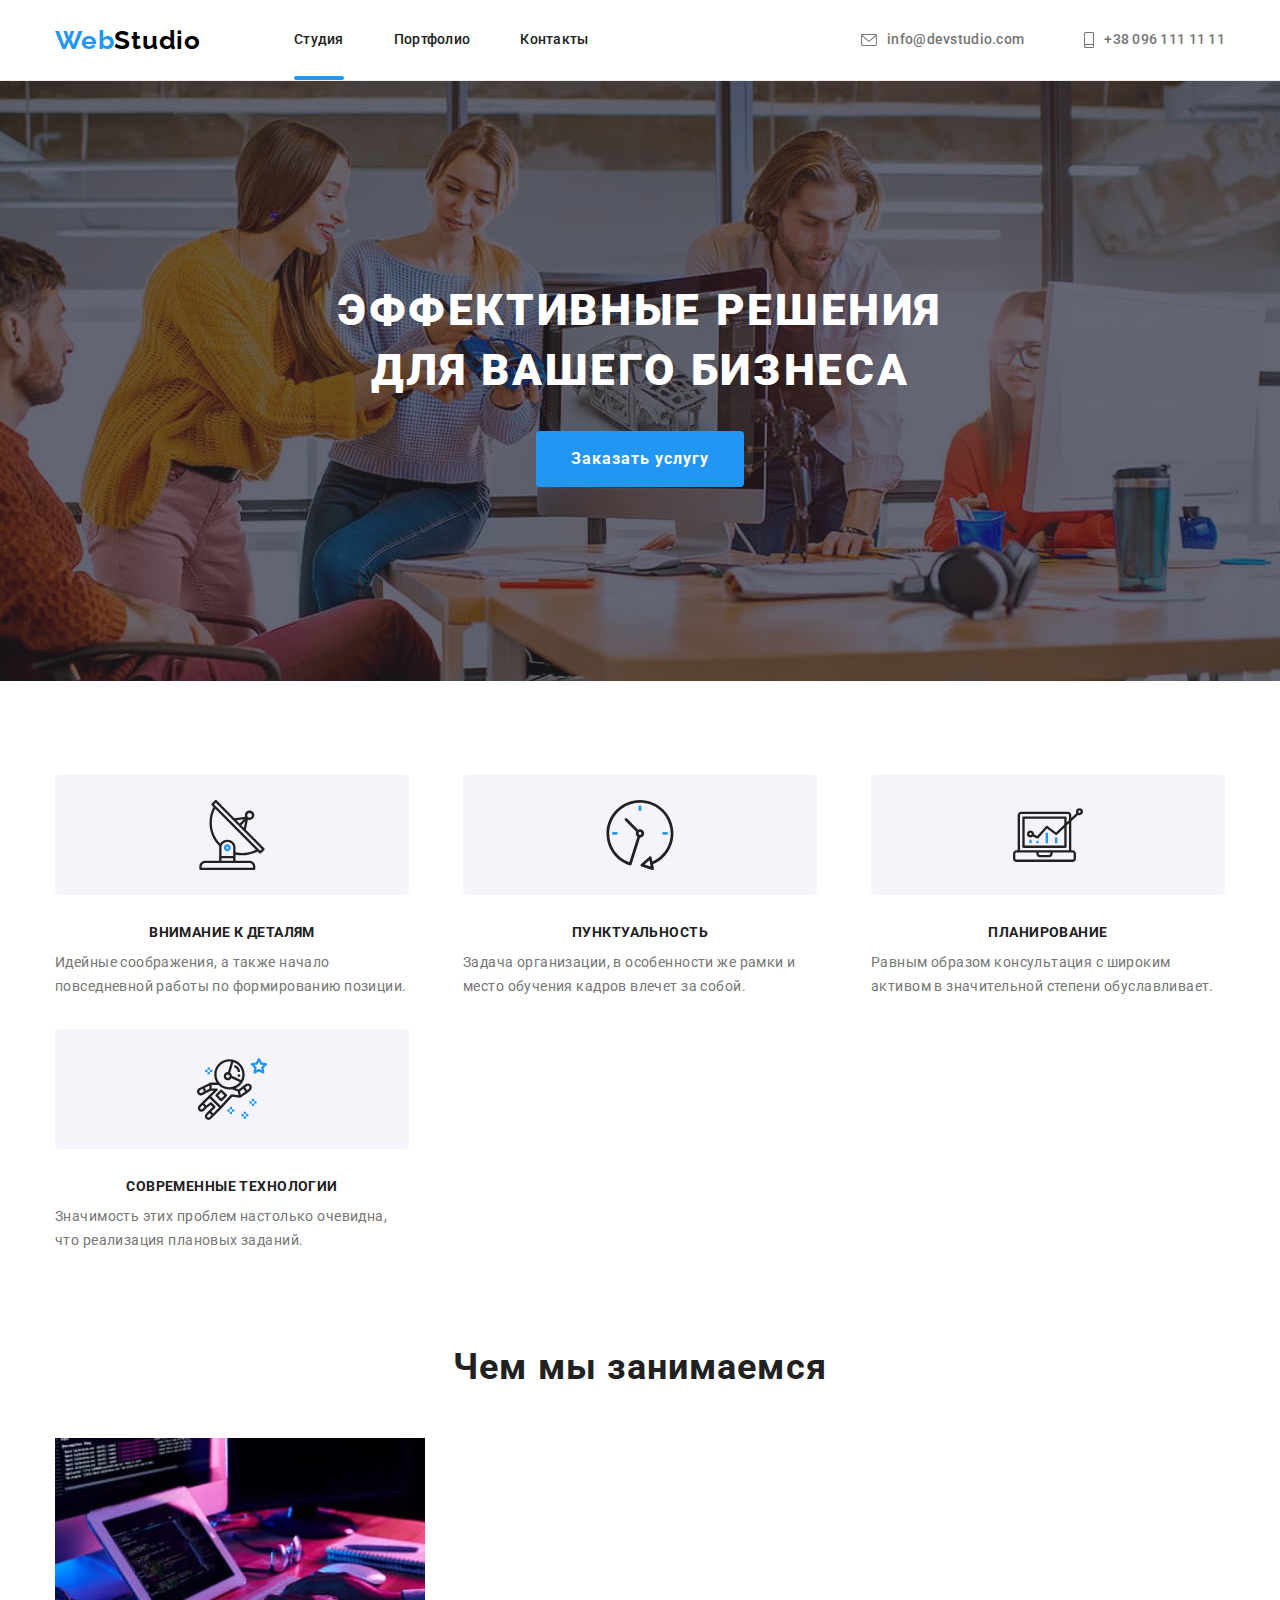
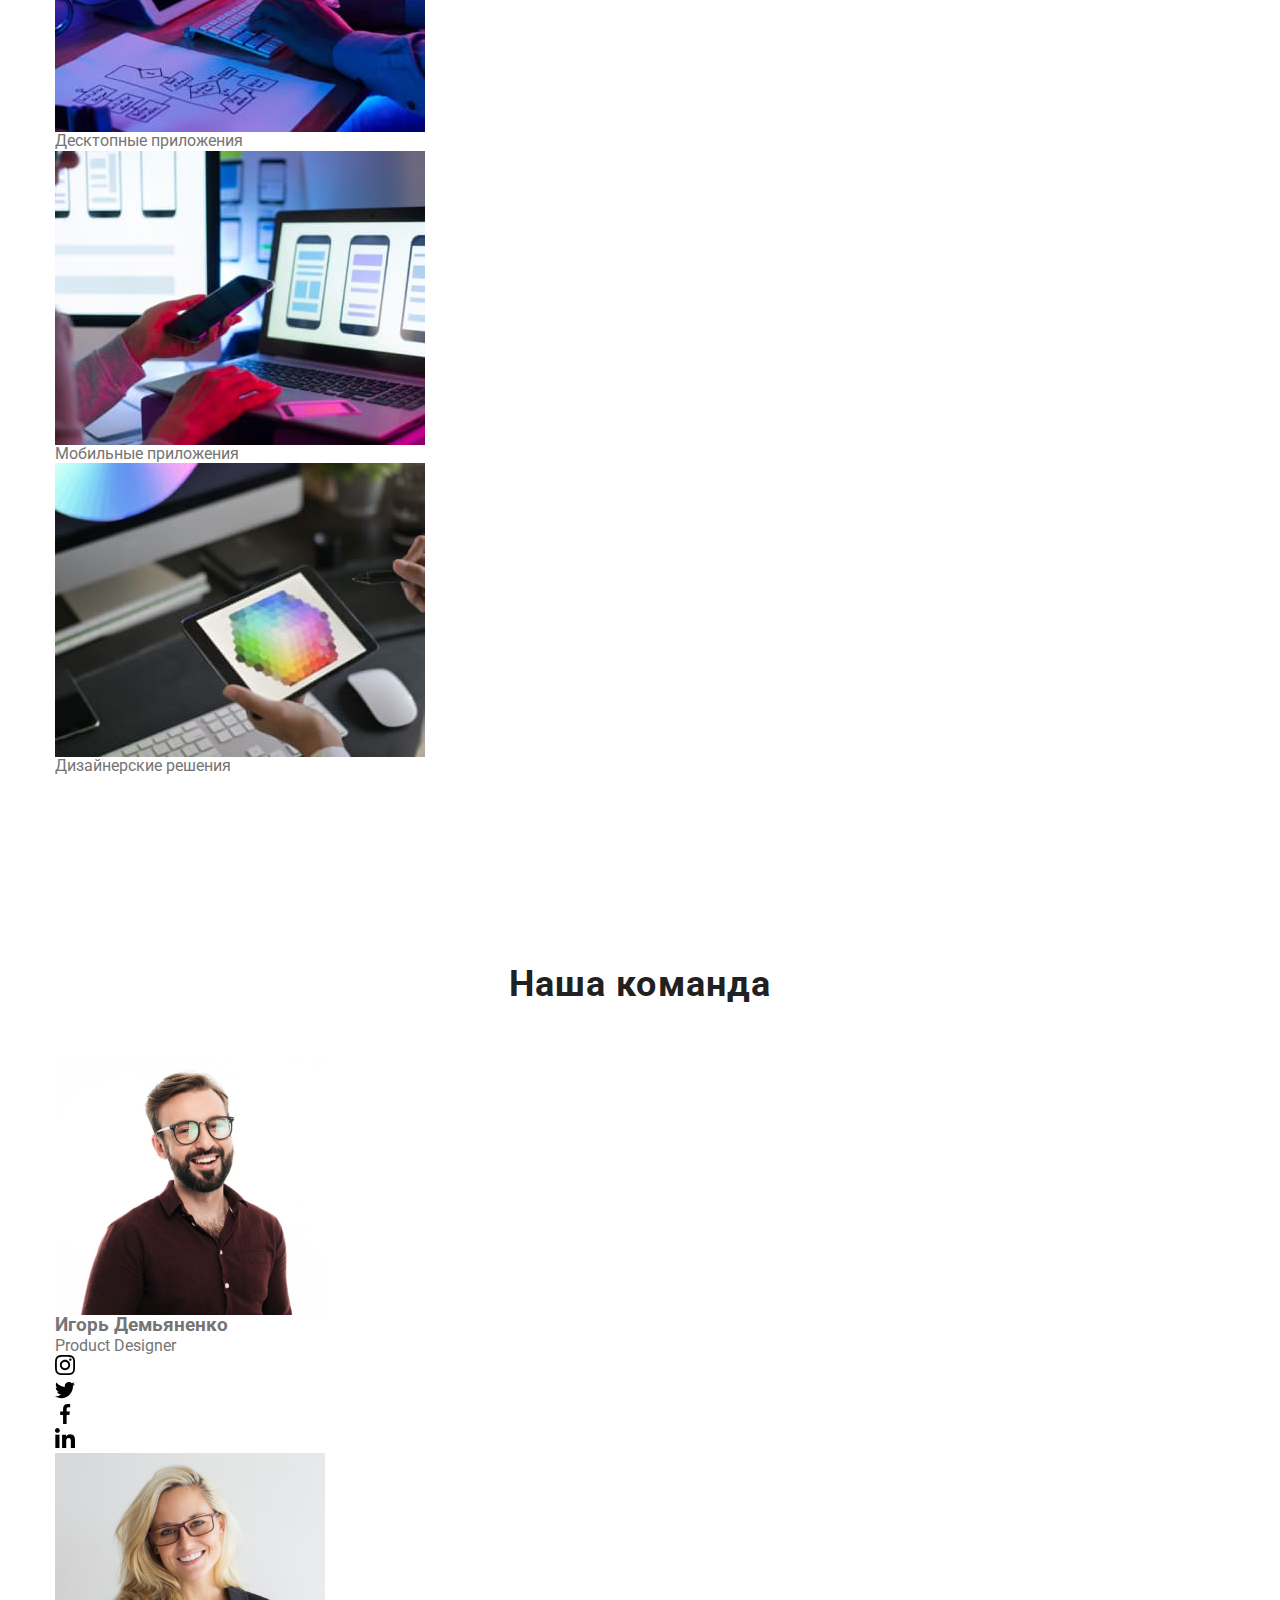
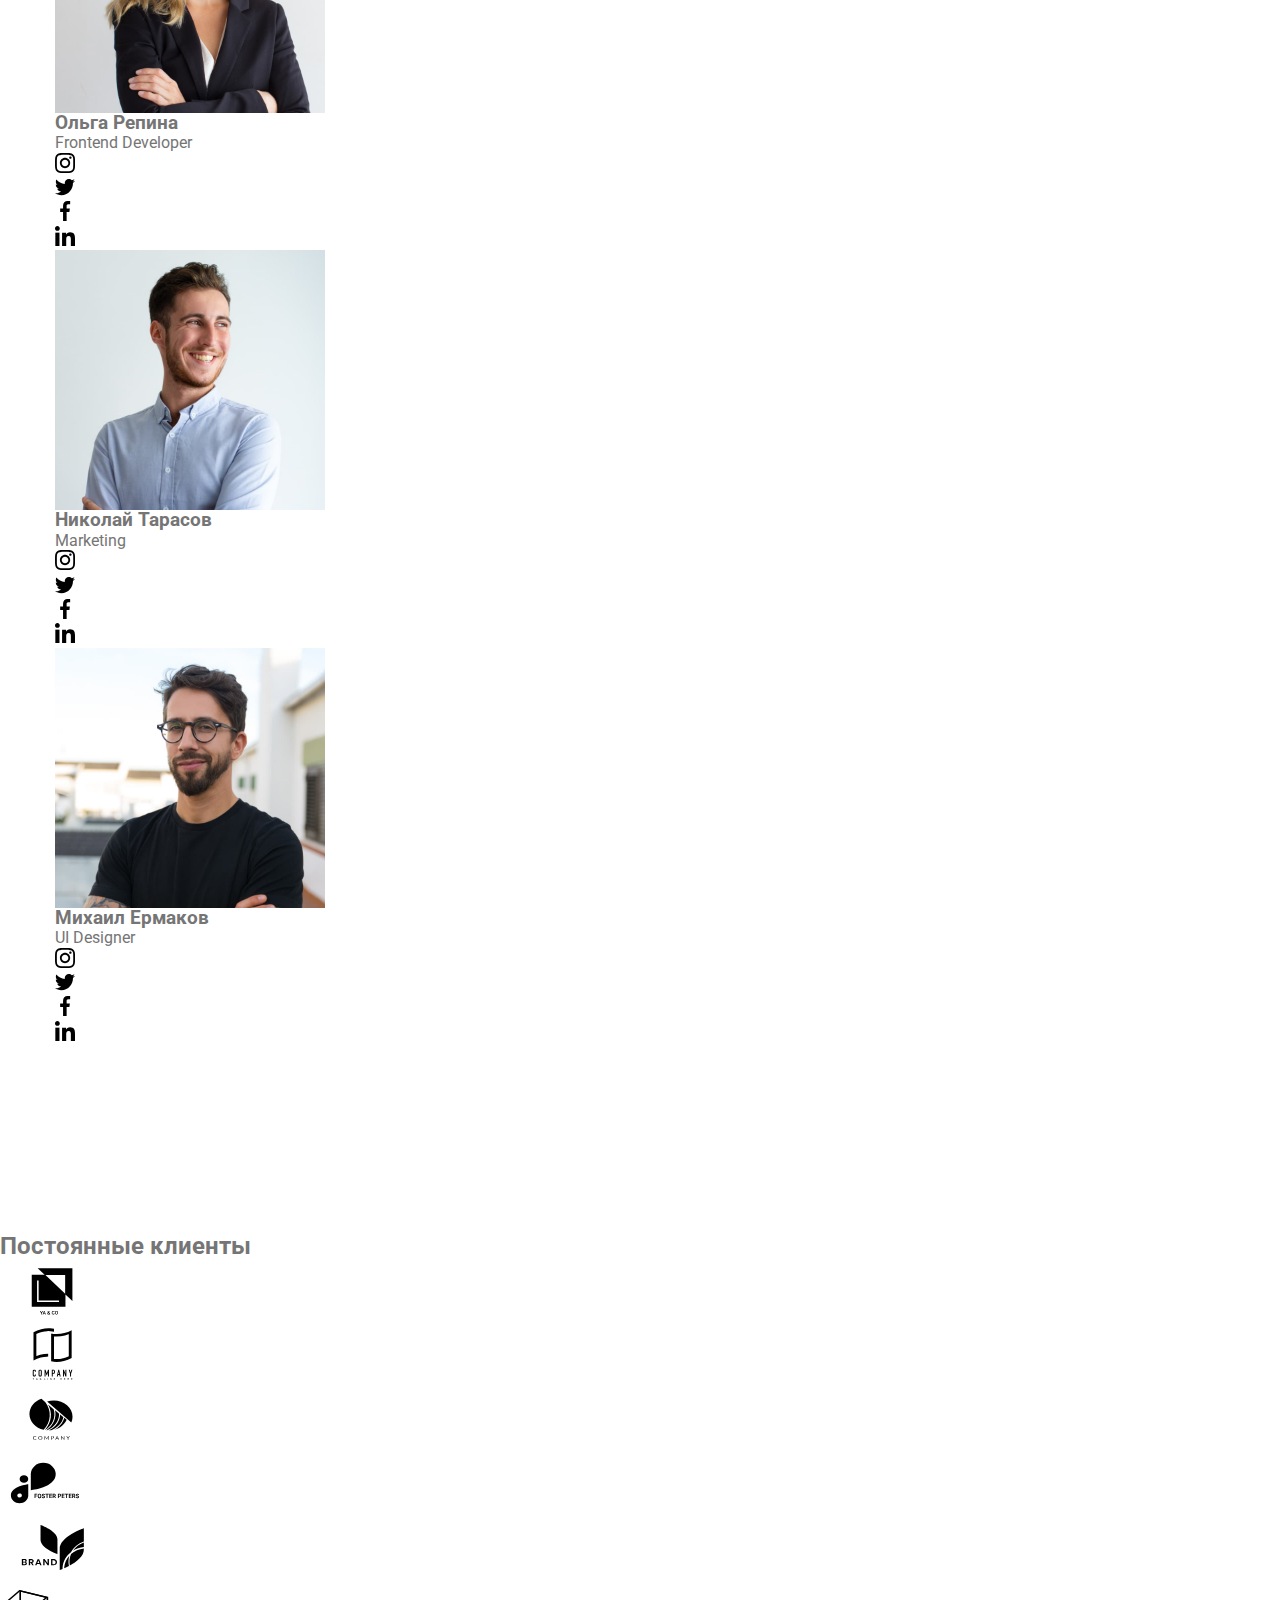
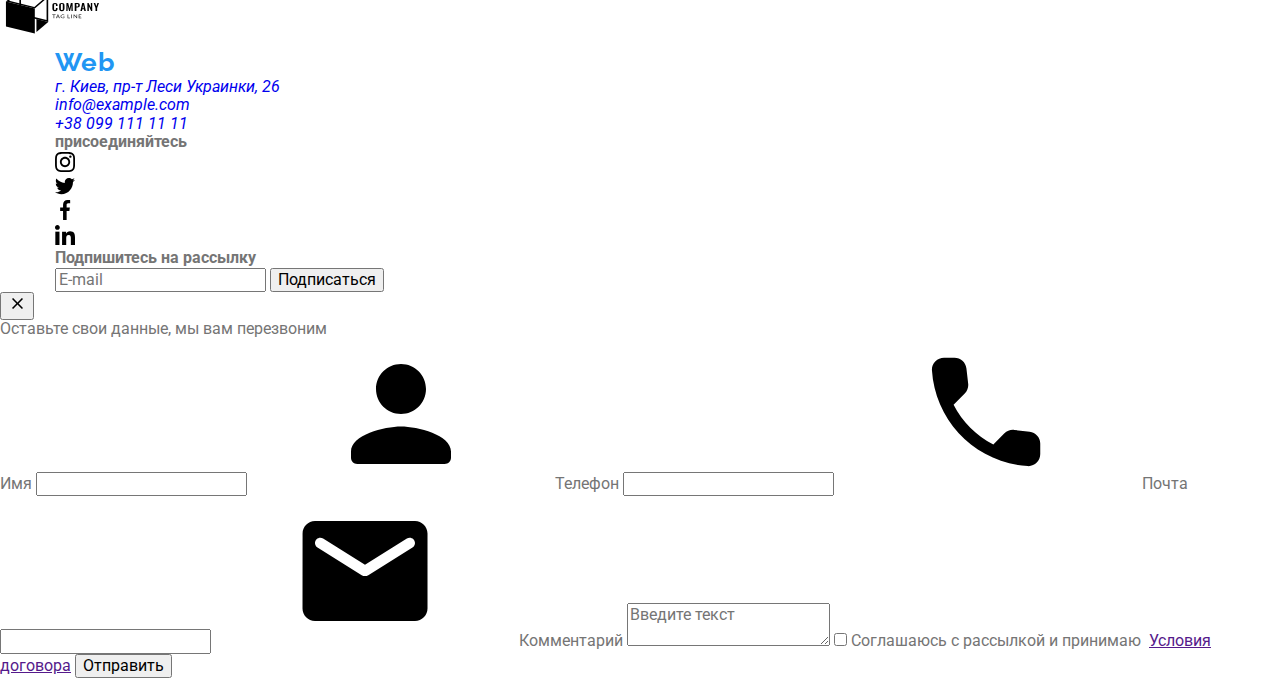
==== commit 464d4a1e: "1" ====
--- a/index.html
+++ b/index.html
@@ -34,12 +34,12 @@
                 <ul class="list contact">
                     <li>
                         <a class="link contact__link" href="mailto:info@devstudio.com">
-                            <svg width="16px" height="12px" class="contact__icon"> <use href="./images/sprite.svg#icon-envelope" ></use></svg>
+                            <svg  class="contact__icon contact__icon-mail"> <use href="./images/sprite.svg#icon-envelope" ></use></svg>
                             info@devstudio.com</a>
                     </li>
                     <li>
                         <a class="link contact__link-tel contact__link" href="tel:+380961111111">
-                            <svg width="10px" height="16px" class="contact__icon">
+                            <svg  class="contact__icon contact__icon-tel">
                                 <use href="./images/sprite.svg#icon-smartphone"></use>
                             </svg>
                             +38 096 111 11 11</a>
@@ -110,14 +110,14 @@
     <main>
         <!-- HERO -->
 
-        <!-- <section class="hero section">
+        <section class="hero section">
             <h1 class="hero__title" >Эффективные решения <br> для вашего бизнеса</h1>
             <button class="hero__btn" type="button" data-modal-open>Заказать услугу</button>
-        </section> -->
+        </section>
 
         <!--Our advantages-->
 
-        <!-- <section class="section benefits">
+        <section class="section benefits">
             <div class="container">
                 <h2 hidden>Наши преимущества</h2>
                 <ul class="list benefit__list">
@@ -159,11 +159,11 @@
                     </li>
                 </ul>
             </div>
-        </section> -->
+        </section>
 
         <!--What are we doing-->
 
-        <!-- <section class="section work" >
+        <section class="section work" >
             <div class="container">
                 <h2 class="subtitle">Чем мы занимаемся</h2>
                 <ul class="list work__img">
@@ -195,11 +195,11 @@
                     </li>
                 </ul>
             </div>
-        </section> -->
+        </section>
 
         <!--Our team-->
 
-        <!-- <section class="section team">
+        <section class="section team">
             <div class="container">
                 <h2 class="subtitle">Наша команда</h2>
                 <ul class="list team__list">
@@ -354,8 +354,8 @@
                     </li>
                 </ul>
             </div>
-        </section> -->
-        <!-- <section class="section customers">
+        </section>
+        <section class="section customers">
             <div>
                 <h2 class="customers__title">Постоянные клиенты</h2>
                 <ul class="list customers__list">
@@ -411,12 +411,12 @@
 
 
             </div>
-        </section> -->
+        </section>
     </main>
 
     <!-- FOOTER -->
 
-    <!-- <footer class="footer-container">
+    <footer class="footer-container">
         <div class="container footer">
             <div>
                 <div class="footer__address">
@@ -487,9 +487,9 @@
         </div>
 
         
-    </footer> -->
-
-    <!-- <div class="backdrop is-hidden" data-modal>
+    </footer>
+
+    <div class="backdrop is-hidden" data-modal>
         <div class="modal">
             <button type="button" class="modal__close-btn" data-modal-close>
                 <svg class="modal__close-icon" width="18px" height="18px">
@@ -544,7 +544,7 @@
                 <button type="submit" class="modal-form__submit">Отправить</button>
             </form>
         </div>
-    </div> -->
+    </div>
 <script src="./js/modal.js"></script>
 <script src="./js/mobile-menu.js"></script>
 </body>
--- a/css/main.min.css
+++ b/css/main.min.css
@@ -1 +1 @@
-h1,h2,h3,h4,p{margin-top:0;margin-bottom:0}ul,ol{padding:0;margin:0}img{display:block;height:100%;height:auto}button{cursor:pointer}.list{list-style:none}.link{text-decoration:none}body{font-family:"Roboto",sans-serif;color:#757575}.customers__link,.customers__list,.social-list__link-footer,.social-list__link,.social-list,.work__overlay,.benefits__icon{display:flex;justify-content:center}.section{padding-top:94px}.team,.portfolio,.work{padding-bottom:94px}.container{padding-left:15px;padding-right:15px;margin-left:auto;margin-right:auto}@media screen and (min-width: 480px){.container{width:480px}}@media screen and (min-width: 768px){.container{width:768px}}@media screen and (min-width: 1200px){.container{width:1200px}}.logo{font-family:"Raleway",sans-serif;font-weight:700;font-size:26px;line-height:1.19;letter-spacing:.03em;color:#2196f3}.logo-second{font-family:"Raleway",sans-serif;font-weight:700;font-size:26px;line-height:1.19;letter-spacing:.03em;color:#000}.logo-second--color{color:#fff}.hero{text-align:center;padding-top:200px;padding-bottom:200px;background-image:linear-gradient(rgba(47, 48, 58, 0.4), rgba(47, 48, 58, 0.4)),url("../images/hero/bg.jpg");background-color:#c4c4c4;background-size:cover;background-position:center;background-repeat:no-repeat}.hero__title{margin-top:0;margin-bottom:30px;font-family:"Roboto",sans-serif;font-weight:900;font-size:44px;line-height:1.36;text-align:center;letter-spacing:.06em;text-transform:uppercase;color:#fff}.hero__btn{font-family:"Roboto",sans-serif;font-weight:700;font-size:16px;line-height:1.88;letter-spacing:.06em;cursor:pointer;color:#fff;background-color:#2196f3;align-items:center;text-align:center;border-radius:4px;padding:10px 32px;min-width:200px;border:solid rgba(0,0,0,0);display:inline-block}.backdrop{position:fixed;left:0;top:0;z-index:100;width:100%;height:100%;background-color:rgba(0,0,0,.2);transform:scale(1);transition:transform 250ms cubic-bezier(0.4, 0, 0.2, 1),opacity 250ms cubic-bezier(0.4, 0, 0.2, 1),visibility 250ms cubic-bezier(0.4, 0, 0.2, 1)}.backdrop.is-hidden{transform:scale(0);opacity:0;pointer-events:none}.modal{width:528px;height:581px;background:#fff;box-shadow:0px 1px 3px rgba(0,0,0,.12),0px 1px 1px rgba(0,0,0,.14),0px 2px 1px rgba(0,0,0,.2);border-radius:4px;position:absolute;top:50%;left:50%;transform:translate(-50%, -50%);padding:40px}.modal__close-btn{width:30px;height:30px;background-color:rgba(0,0,0,0);border:1px solid rgba(0,0,0,.1);padding:0;border-radius:50%;display:flex;justify-content:center;align-items:center;position:absolute;top:8px;right:8px}.modal__close-btn:hover .modal__close-icon,.modal__close-btn:focus .modal__close-icon{fill:#2196f3}.modal__close-icon{fill:#000;transition:fill 250ms cubic-bezier(0.4, 0, 0.2, 1)}.feedback{font-weight:700;font-size:20px;line-height:1.15;text-align:center;letter-spacing:.03em;color:#212121;margin-bottom:12px}.modal-form{display:flex;flex-direction:column}.modal-form__input-wrapper{display:block;position:relative}.modal-form__input{border:1px solid rgba(33,33,33,.2);border-radius:4px;font-weight:400;font-size:14px;line-height:1.17;letter-spacing:.01em;border-color:rgba(33,33,33,.2);transition:border-color 250ms cubic-bezier(0.4, 0, 0.2, 1);width:100%;height:40px;padding-left:42px}.modal-form__input:focus{outline:none;border-color:#2196f3}.modal-form__input-desc{display:block;font-weight:400;font-size:12px;line-height:1.17;letter-spacing:.01em;color:#757575;display:block;margin-bottom:4px}.modal-form__field{margin-bottom:10px}.modal-form__check-desc{font-weight:400;font-size:14px;line-height:1.71;letter-spacing:.03em;color:#757575;margin-bottom:30px;display:flex;align-items:center;justify-content:center}.modal-form__input-icon{position:absolute;top:50%;left:12px;transform:translateY(-50%);width:18px;height:18px;fill:#212121;transition:fill 250ms cubic-bezier(0.4, 0, 0.2, 1)}.modal-form__input:focus+.modal-form__input-icon{fill:#2196f3}.modal-form__message{resize:none;width:100%;height:120px;border-color:1px solid rgba(33,33,33,.2);border:1px solid rgba(33,33,33,.2);border-radius:4px;padding:12px 16px;margin-bottom:10px;transition:border-color 250ms cubic-bezier(0.4, 0, 0.2, 1)}.modal-form__message::placeholder{font-weight:400;font-size:12px;line-height:1.17;letter-spacing:.01em;color:rgba(117,117,117,.5)}.modal-form__message:focus{outline:none;border-color:#2196f3}.modal-form__check-desc::before{content:"";display:inline-block;width:16px;height:15px;border:2px solid #212121;cursor:pointer;border-radius:2px;margin-right:7px}.modal-form__check:checked+.modal-form__check-desc::before{background-image:url(../images/icon/check.svg);background-position:center;background-repeat:no-repeat;background-color:#2196f3;background-size:contain;border-color:#2196f3}.visually-hidden{position:absolute;width:1px;height:1px;margin:-1px;padding:0;overflow:hidden;border:0;clip:rect(0 0 0 0)}.modal-form__submit{font-family:"Roboto",sans-serif;font-weight:700;font-size:16px;line-height:1.88;letter-spacing:.06em;cursor:pointer;color:#fff;background-color:#2196f3;border-radius:4px;min-width:200px;height:50px;border:solid rgba(0,0,0,0);margin-bottom:40px;box-shadow:0px 4px 4px rgba(0,0,0,.25);display:flex;align-items:center;text-align:center;align-self:center;justify-content:center;padding:10px 32px;min-width:200px;transition:background-color 250ms cubic-bezier(0.4, 0, 0.2, 1),box-shadow 250ms cubic-bezier(0.4, 0, 0.2, 1)}.modal-form__submit:hover,.modal-form__submit:focus{background-color:#188ce8;box-shadow:0px 4px 4px rgba(0,0,0,.15)}.modal-form__check-desc-link{color:#2196f3}.benefit__list{display:flex;flex-wrap:wrap;justify-content:space-between}.benefits__item{width:270px;margin-right:30px}.benefits__item:nth-child(4n){margin-right:0}.benefits__title{font-weight:700;font-size:14px;line-height:1.14;letter-spacing:.03em;text-transform:uppercase;color:#212121;margin-top:0;margin-bottom:10px}.benefits__icon{align-items:center;width:270px;height:120px;left:220px;top:774px;background:#f5f4fa;border-radius:4px;margin-bottom:30px}.benefits__text{font-size:14px;line-height:1.71;letter-spacing:.03em;margin-top:0;margin-bottom:0}.team{background-color:#f5f4fa}.team__list{display:flex;flex-wrap:wrap;text-align:center;justify-content:space-between}.team__item{border-radius:0px 0px 4px 4px;border:1px solid #ececec;box-shadow:0px 1px 3px rgba(0,0,0,.12),0px 1px 1px rgba(0,0,0,.14),0px 2px 1px rgba(0,0,0,.2)}.team__card{padding:30px;background:#fff}.team__employee-name{font-weight:500;font-size:16px;line-height:1.19;text-align:center;letter-spacing:.03em;color:#212121;margin-bottom:10px;margin-top:0}.team__job-title{font-size:16px;line-height:1.19;text-align:center;letter-spacing:.03em;margin-bottom:16px}.work__img{display:flex;flex-wrap:wrap}.work__item{margin-right:30px}.work__item:nth-child(3n){margin-right:0}.work__wrapper{position:relative}.work__overlay{position:absolute;bottom:0;font-weight:700;font-size:14px;line-height:1.14;text-align:center;letter-spacing:.03em;text-transform:uppercase;color:#fff;background-color:rgba(47,48,58,.8);align-items:center;width:370px;height:70px}.social-list{gap:10px}.social-list__link{width:44px;height:44px;border-radius:50%;background-color:#fff;align-items:center;transition:background-color 250ms cubic-bezier(0.4, 0, 0.2, 1)}.social-list__link:hover,.social-list__link:focus{background-color:#2196f3}.social-list__icon{fill:#afb1b8;transition:fill 250ms cubic-bezier(0.4, 0, 0.2, 1)}.social-list__link:hover .social-list__icon,.social-list__link:focus .social-list__icon{fill:#fff}.social-list__item{margin-top:20px}.social-list__icon-footer{fill:#fff}.social-list__link-footer{width:44px;height:44px;border-radius:50%;background-color:rgba(255,255,255,.1);align-items:center;transition:background-color 250ms cubic-bezier(0.4, 0, 0.2, 1)}.social-list__link-footer:hover,.social-list__link-footer:focus{background-color:#2196f3}.customers__title{font-weight:700;font-size:36px;line-height:1.17;text-align:center;letter-spacing:.03em;color:#212121;margin-bottom:50px}.customers__list{gap:30px}.customers{padding-bottom:103px}.customers__item{width:170px;height:92px}.customers__link{width:100%;height:100%;align-items:center;fill:#afb1b8;border:1px solid #afb1b8;border-radius:4px;transition:fill 250ms cubic-bezier(0.4, 0, 0.2, 1),border-color 250ms cubic-bezier(0.4, 0, 0.2, 1)}.customers__link:hover,.customers__link:focus{fill:#2196f3;border-color:#2196f3}.subtitle{font-weight:700;font-size:36px;line-height:1.16;text-align:center;letter-spacing:.03em;color:#212121;margin-top:0;margin-bottom:50px}@media screen and (max-width: 767px){.menu,.contact{display:none}}.page-header__container{display:flex;align-items:center;justify-content:space-between}.page-header{padding-top:10px;padding-bottom:10px}.mobile-menu-open{background-color:rgba(0,0,0,0);border:none;padding:0;line-height:0;color:#212121}@media screen and (min-width: 768px){.mobile-menu-open{display:none}.menu{width:294px;display:flex;margin-left:88px;justify-content:space-between}.menu__link{font-family:"Roboto",sans-serif;font-weight:500;font-size:14px;line-height:1.14;letter-spacing:.02em;color:#212121;transition:color 250ms cubic-bezier(0.4, 0, 0.2, 1);display:block;padding-top:32px;padding-bottom:32px}.menu__link:hover,.menu__link:focus{color:#2196f3}}@media screen and (min-width: 1200px){.menu{display:flex;margin-left:93px}.menu .menu__item+.menu__item{margin-left:50px}.menu__link{font-family:"Roboto",sans-serif;font-weight:500;font-size:14px;line-height:1.14;letter-spacing:.02em;color:#212121;transition:color 250ms cubic-bezier(0.4, 0, 0.2, 1);display:block;padding-top:32px;padding-bottom:32px}.menu__link:hover,.menu__link:focus{color:#2196f3}}.footer__address{display:inline-block;margin-bottom:20px}.footer__address-link{display:inline-block;margin-bottom:9px;font-family:"Roboto",sans-serif;font-style:normal;font-weight:400;font-size:14px;line-height:1.71;letter-spacing:.03em;color:#fff;transition:color 250ms cubic-bezier(0.4, 0, 0.2, 1)}.footer__address-link:hover,.footer__address-link:focus{color:#2196f3}.footer__contact{display:inline-block;margin-bottom:9px;font-family:"Roboto",sans-serif;font-style:normal;font-weight:400;font-size:14px;line-height:1.71;letter-spacing:.03em;color:rgba(255,255,255,.6);transition:color 250ms cubic-bezier(0.4, 0, 0.2, 1)}.footer__contact:hover,.footer__contact:focus{color:#2196f3}.footer-container{padding-top:60px;padding-bottom:60px;background-color:#2f303a}.footer{display:flex;align-items:baseline}.footer__join-in{display:block;width:206px;margin-left:70px}.fotter__join-in-title{font-style:normal;font-weight:700;font-size:14px;line-height:1.14;letter-spacing:.03em;text-transform:uppercase;color:#fff}.footer__subscribe{font-family:"Roboto";font-style:normal;font-weight:700;font-size:14px;line-height:16px;letter-spacing:.03em;text-transform:uppercase;color:#fff}.footer__subscribe-form{position:relative}.fotter__subscribe-form-input{padding-left:16px}.fotter__subscribe-form-input:focus+.footer__subscribe-form-label{color:#fff}.footer__subscribe-form-label{position:absolute;bottom:15px;left:16px}.fotter__subscribe-form-input:focus+.footer__subscribe-form-label{color:#fff}.fotter__form{margin-left:93px}.fotter__form input{margin-top:20px;width:358px;height:50px;border:1px solid rgba(255,255,255,.3);background-color:#2f303a;border-radius:4px;color:#fff;border-color:rgba(255,255,255,.3)}.fotter__button-subscribe{position:relative;border-radius:4px;margin-top:20px;margin-left:12px;min-width:200px;height:50px;border:solid rgba(0,0,0,0);display:inline-block;padding-right:36px;color:#fff;background-color:#2196f3;font-family:inherit;font-weight:700;font-size:16px;line-height:1.9;align-items:center;text-align:center;letter-spacing:.06em;cursor:pointer}.fotter__button-subscribe::after{position:absolute;right:10px;content:"";background-size:contain;display:inline-block;width:24px;height:24px;margin-top:2px;margin-right:18px;margin-left:10px;background-image:url(../images/icon/icon-send.svg)}@media screen and (max-width: 767px){.mobile-menu{position:fixed;top:0;left:0;width:100%;height:100%;z-index:3000;background:#fff;opacity:0;visibility:hidden;pointer-events:none;transition:opacity 250ms cubic-bezier(0.4, 0, 0.2, 1),visibility 250ms cubic-bezier(0.4, 0, 0.2, 1)}.mobile-menu.is-open{opacity:1;visibility:visible;pointer-events:auto}.mobile-menu__close-btn{position:absolute;top:10px;right:15px;background-color:rgba(0,0,0,0);border:none;padding:0;line-height:0}.mobile-menu__close-btn:hover .mobile-menu__close-icon,.mobile-menu__close-btn:focus .mobile-menu__close-icon{fill:#2196f3}.mobile-menu__close-icon{fill:#212121;transition:fill 250ms cubic-bezier(0.4, 0, 0.2, 1)}.mobile-menu__container{position:relative;padding-left:40px;padding-top:48px;padding-bottom:48px}.mobile-menu-list__item:not(:last-of-type){margin-bottom:32px}.mobile-menu__link{font-family:"Roboto",sans-serif;font-weight:500;font-size:40px;line-height:1.18;letter-spacing:.02em;color:#212121;transition:color 250ms cubic-bezier(0.4, 0, 0.2, 1);display:block}.mobile-menu__link:hover,.mobile-menu__link:focus{color:#2196f3}.mobile-menu-contact{margin-top:302px}.mobile-menu-contact__item:not(:last-of-type){margin-bottom:32px}.mobile-menu-contact__link-tel{font-family:"Roboto",sans-serif;font-weight:500;font-size:34px;line-height:1.18;letter-spacing:.02em;color:#2196f3}.mobile-menu-contact__link{font-family:"Roboto",sans-serif;font-weight:500;font-size:24px;line-height:1.17;letter-spacing:.02em;color:#757575}.mobile-menu-social__item:not(:last-child)::after{content:"";width:22px;height:0px;border:1px solid rgba(33,33,33,.2);transform:rotate(90deg);margin-right:10px}.mobile-menu-social{display:flex;margin-top:64px}.mobile-menu-social__link{font-family:"Roboto",sans-serif;font-weight:500;font-size:18px;line-height:1.22;letter-spacing:.02em;color:#2196f3;margin-right:10px}}@media screen and (min-width: 768px){.mobile-menu{display:none}}/*# sourceMappingURL=main.min.css.map */+h1,h2,h3,h4,p{margin-top:0;margin-bottom:0}ul,ol{padding:0;margin:0}img{display:block;height:100%;height:auto}button{cursor:pointer}.list{list-style:none}.link{text-decoration:none}body{font-family:"Roboto",sans-serif;color:#757575}@media screen and (max-width: 1199px){.section{padding-top:60px}.team,.portfolio,.work{padding-bottom:60px}}@media screen and (min-width: 1200px){.section{padding-top:94px}.team,.portfolio,.work{padding-bottom:94px}}.container{padding-left:15px;padding-right:15px;margin-left:auto;margin-right:auto}@media screen and (min-width: 480px){.container{width:480px}}@media screen and (min-width: 768px){.container{width:768px}}@media screen and (min-width: 1200px){.container{width:1200px}}.logo{font-family:"Raleway",sans-serif;font-weight:700;font-size:26px;line-height:1.19;letter-spacing:.03em;color:#2196f3}.logo-second{font-family:"Raleway",sans-serif;font-weight:700;font-size:26px;line-height:1.19;letter-spacing:.03em;color:#000}.logo-second--color{color:#fff}.main-nav{border-bottom:1px solid #ececec}@media screen and (max-width: 767px){.menu,.contact{display:none}}.page-header__container{display:flex;align-items:center;justify-content:space-between;padding-top:10px;padding-bottom:10px;max-height:60px}.mobile-menu-open{background-color:rgba(0,0,0,0);border:none;padding:0;line-height:0;color:#212121}@media screen and (min-width: 768px){.mobile-menu-open{display:none}.menu{display:flex;justify-content:space-between}.menu__item{position:relative}.menu .menu__item+.menu__item{margin-left:50px}.menu__link{font-family:"Roboto",sans-serif;font-weight:500;font-size:14px;line-height:1.14;letter-spacing:.02em;color:#212121;transition:color 250ms cubic-bezier(0.4, 0, 0.2, 1);display:block;padding-top:32px;padding-bottom:32px}.menu__link:hover,.menu__link:focus{color:#2196f3}.menu__link.link.current::after{content:"";display:inline-block;width:100%;height:4px;background:#2196f3;border-radius:2px;position:absolute;bottom:0;left:0;margin-bottom:0}.current{color:#2196f3}.page-header__container{display:flex;align-items:center;padding-top:0px;padding-bottom:0px;max-height:80px}.contact{display:flex;flex-direction:column;gap:10px}.contact__link-tel{font-weight:500;font-size:12px;line-height:1.17;letter-spacing:.02em}.contact__link{font-family:"Roboto",sans-serif;font-weight:500;font-size:12px;line-height:1.17;letter-spacing:.02em;color:#757575;transition:color 250ms cubic-bezier(0.4, 0, 0.2, 1);display:flex;align-items:center}.contact__link:hover,.contact__link:focus{color:#2196f3}.contact__icon-mail{width:14px;height:10px}.contact__icon-tel{width:10px;height:14px}.contact__icon{display:flex;margin-right:8px;fill:#757575;transition:fill 250ms cubic-bezier(0.4, 0, 0.2, 1)}.contact__link:hover .contact__icon,.contact__link:focus .contact__icon{fill:#2196f3}}@media screen and (min-width: 1200px){.menu{display:flex;margin-left:93px}.menu__link{font-family:"Roboto",sans-serif;font-weight:500;font-size:14px;line-height:1.14;letter-spacing:.02em;color:#212121;transition:color 250ms cubic-bezier(0.4, 0, 0.2, 1);display:block;padding-top:32px;padding-bottom:32px}.menu__link:hover,.menu__link:focus{color:#2196f3}.contact{display:flex;margin-left:auto;flex-direction:row}.contact__link-tel{margin-left:50px;font-size:14px;line-height:16px}.contact__link{font-size:14px;line-height:1.4;padding-top:32px;padding-bottom:32px;justify-content:center}.contact__icon-mail{width:16px;height:12px}.contact__icon-tel{width:10px;height:16px}.contact__icon{display:flex;margin-right:10px;fill:#757575;transition:fill 250ms cubic-bezier(0.4, 0, 0.2, 1)}.contact__link:hover .contact__icon,.contact__link:focus .contact__icon{fill:#2196f3}}@media screen and (max-width: 767px){.mobile-menu{position:fixed;top:0;left:0;width:100%;height:100%;z-index:3000;background:#fff;opacity:0;visibility:hidden;pointer-events:none;transition:opacity 250ms cubic-bezier(0.4, 0, 0.2, 1),visibility 250ms cubic-bezier(0.4, 0, 0.2, 1)}.mobile-menu.is-open{opacity:1;visibility:visible;pointer-events:auto}.mobile-menu__close-btn{position:absolute;top:10px;right:15px;background-color:rgba(0,0,0,0);border:none;padding:0;line-height:0}.mobile-menu__close-btn:hover .mobile-menu__close-icon,.mobile-menu__close-btn:focus .mobile-menu__close-icon{fill:#2196f3}.mobile-menu__close-icon{fill:#212121;transition:fill 250ms cubic-bezier(0.4, 0, 0.2, 1)}.mobile-menu__container{position:relative;padding-left:40px;padding-top:48px;padding-bottom:48px}.mobile-menu-list__item:not(:last-of-type){margin-bottom:32px}.mobile-menu__link{font-family:"Roboto",sans-serif;font-weight:500;font-size:40px;line-height:1.18;letter-spacing:.02em;color:#212121;transition:color 250ms cubic-bezier(0.4, 0, 0.2, 1);display:block}.mobile-menu__link:hover,.mobile-menu__link:focus{color:#2196f3}.mobile-menu-contact{margin-top:302px}.mobile-menu-contact__item:not(:last-of-type){margin-bottom:32px}.mobile-menu-contact__link-tel{font-family:"Roboto",sans-serif;font-weight:500;font-size:34px;line-height:1.18;letter-spacing:.02em;color:#2196f3}.mobile-menu-contact__link{font-family:"Roboto",sans-serif;font-weight:500;font-size:24px;line-height:1.17;letter-spacing:.02em;color:#757575}.mobile-menu-social__item:not(:last-child)::after{content:"";width:22px;height:0px;border:1px solid rgba(33,33,33,.2);transform:rotate(90deg);margin-right:10px}.mobile-menu-social{display:flex;margin-top:64px}.mobile-menu-social__link{font-family:"Roboto",sans-serif;font-weight:500;font-size:18px;line-height:1.22;letter-spacing:.02em;color:#2196f3;margin-right:10px}}@media screen and (min-width: 768px){.mobile-menu{display:none}}.hero{text-align:center;padding-top:200px;padding-bottom:200px;max-width:1600px;max-height:600px;margin-left:auto;margin-right:auto;background-image:linear-gradient(rgba(47, 48, 58, 0.4), rgba(47, 48, 58, 0.4)),url("../images-new/mobile/hero/hero-480/hero-480.jpg");background-color:#c4c4c4;background-size:cover;background-position:center;background-repeat:no-repeat}@media screen and (max-width: 1199px){.hero{padding-top:118px;padding-bottom:118px}}@media screen and (min-device-pixel-ratio: 2)and (max-width: 767px),screen and (min-resolution: 192dpi)and (max-width: 767px),screen and (min-resolution: 2dppx)and (max-width: 767px){.hero{background-image:linear-gradient(rgba(47, 48, 58, 0.4), rgba(47, 48, 58, 0.4)),url("../images-new/mobile/hero/hero-480/hero-480@2x.jpg")}}@media screen and (min-width: 768px){.hero{background-image:linear-gradient(rgba(47, 48, 58, 0.4), rgba(47, 48, 58, 0.4)),url("../images-new/tablet/hero/hero-768.jpg")}}@media screen and (min-device-pixel-ratio: 2)and (min-width: 768px),screen and (min-resolution: 192dpi)and (min-width: 768px),screen and (min-resolution: 2dppx)and (min-width: 768px){.hero{background-image:linear-gradient(rgba(47, 48, 58, 0.4), rgba(47, 48, 58, 0.4)),url("../images-new/tablet/hero/hero-768@2x.jpg")}}@media screen and (min-width: 1200px){.hero{background-image:linear-gradient(rgba(47, 48, 58, 0.4), rgba(47, 48, 58, 0.4)),url("../images-new/desktop/hero/hero-1600.jpg")}}@media screen and (min-device-pixel-ratio: 2)and (min-width: 1200px),screen and (min-resolution: 192dpi)and (min-width: 1200px),screen and (min-resolution: 2dppx)and (min-width: 1200px){.hero{background-image:linear-gradient(rgba(47, 48, 58, 0.4), rgba(47, 48, 58, 0.4)),url("../images-new/desktop/hero/hero-1600@2x.jpg")}}@media screen and (max-width: 767px){.hero__title{margin-top:0;margin-bottom:30px;font-family:"Roboto",sans-serif;font-weight:900;font-size:26px;line-height:1.62;text-align:center;letter-spacing:.06em;text-transform:uppercase;color:#fff}.hero__btn{font-family:"Roboto",sans-serif;font-weight:700;font-size:16px;line-height:1.88;letter-spacing:.06em;cursor:pointer;color:#fff;background-color:#2196f3;align-items:center;text-align:center;border-radius:4px;padding:10px 32px;min-width:200px;border:solid rgba(0,0,0,0);display:inline-block}}@media screen and (min-width: 768px){.hero__title{margin-top:0;margin-bottom:30px;font-family:"Roboto",sans-serif;font-weight:900;font-size:26px;line-height:1.62;text-align:center;letter-spacing:.06em;text-transform:uppercase;color:#fff}.hero__btn{font-family:"Roboto",sans-serif;font-weight:700;font-size:16px;line-height:1.88;letter-spacing:.06em;cursor:pointer;color:#fff;background-color:#2196f3;align-items:center;text-align:center;border-radius:4px;padding:10px 32px;min-width:200px;border:solid rgba(0,0,0,0);display:inline-block}}@media screen and (min-width: 1200px){.hero__title{margin-top:0;margin-bottom:30px;font-family:"Roboto",sans-serif;font-weight:900;font-size:44px;line-height:1.36;text-align:center;letter-spacing:.06em;text-transform:uppercase;color:#fff}.hero__btn{font-family:"Roboto",sans-serif;font-weight:700;font-size:16px;line-height:1.88;letter-spacing:.06em;cursor:pointer;color:#fff;background-color:#2196f3;align-items:center;text-align:center;border-radius:4px;padding:10px 32px;min-width:200px;border:solid rgba(0,0,0,0);display:inline-block}}.benefit__list{display:flex;flex-wrap:wrap;justify-content:space-between}@media screen and (min-width: 768px){.benefits__item{width:354px;margin-bottom:30px}.benefits__item:nth-child(n+3){margin-bottom:0}.benefits__title{font-weight:700;font-size:14px;line-height:1.14;letter-spacing:.03em;text-transform:uppercase;color:#212121;text-align:center;margin-top:0;margin-bottom:10px}.benefits__icon{display:flex;justify-content:center;align-items:center;width:354px;height:120px;left:220px;top:774px;background:#f5f4fa;border-radius:4px;margin-bottom:30px}.benefits__text{font-size:14px;line-height:1.71;letter-spacing:.03em;margin-top:0;margin-bottom:0}}@media screen and (max-width: 767px){.benefits__item{width:450px;margin-bottom:30px}.benefits__item:nth-child(4n){margin-bottom:0}.benefits__title{font-weight:700;font-size:14px;line-height:1.14;letter-spacing:.03em;text-transform:uppercase;color:#212121;text-align:center;margin-top:0;margin-bottom:10px}.benefits__icon{display:flex;justify-content:center;align-items:center;width:450px;height:120px;left:220px;top:774px;background:#f5f4fa;border-radius:4px;margin-bottom:30px}.benefits__text{font-size:14px;line-height:1.71;letter-spacing:.03em;margin-top:0;margin-bottom:0}}.subtitle{font-weight:700;font-size:36px;line-height:1.16;text-align:center;letter-spacing:.03em;color:#212121;margin-top:0;margin-bottom:50px}/*# sourceMappingURL=main.min.css.map */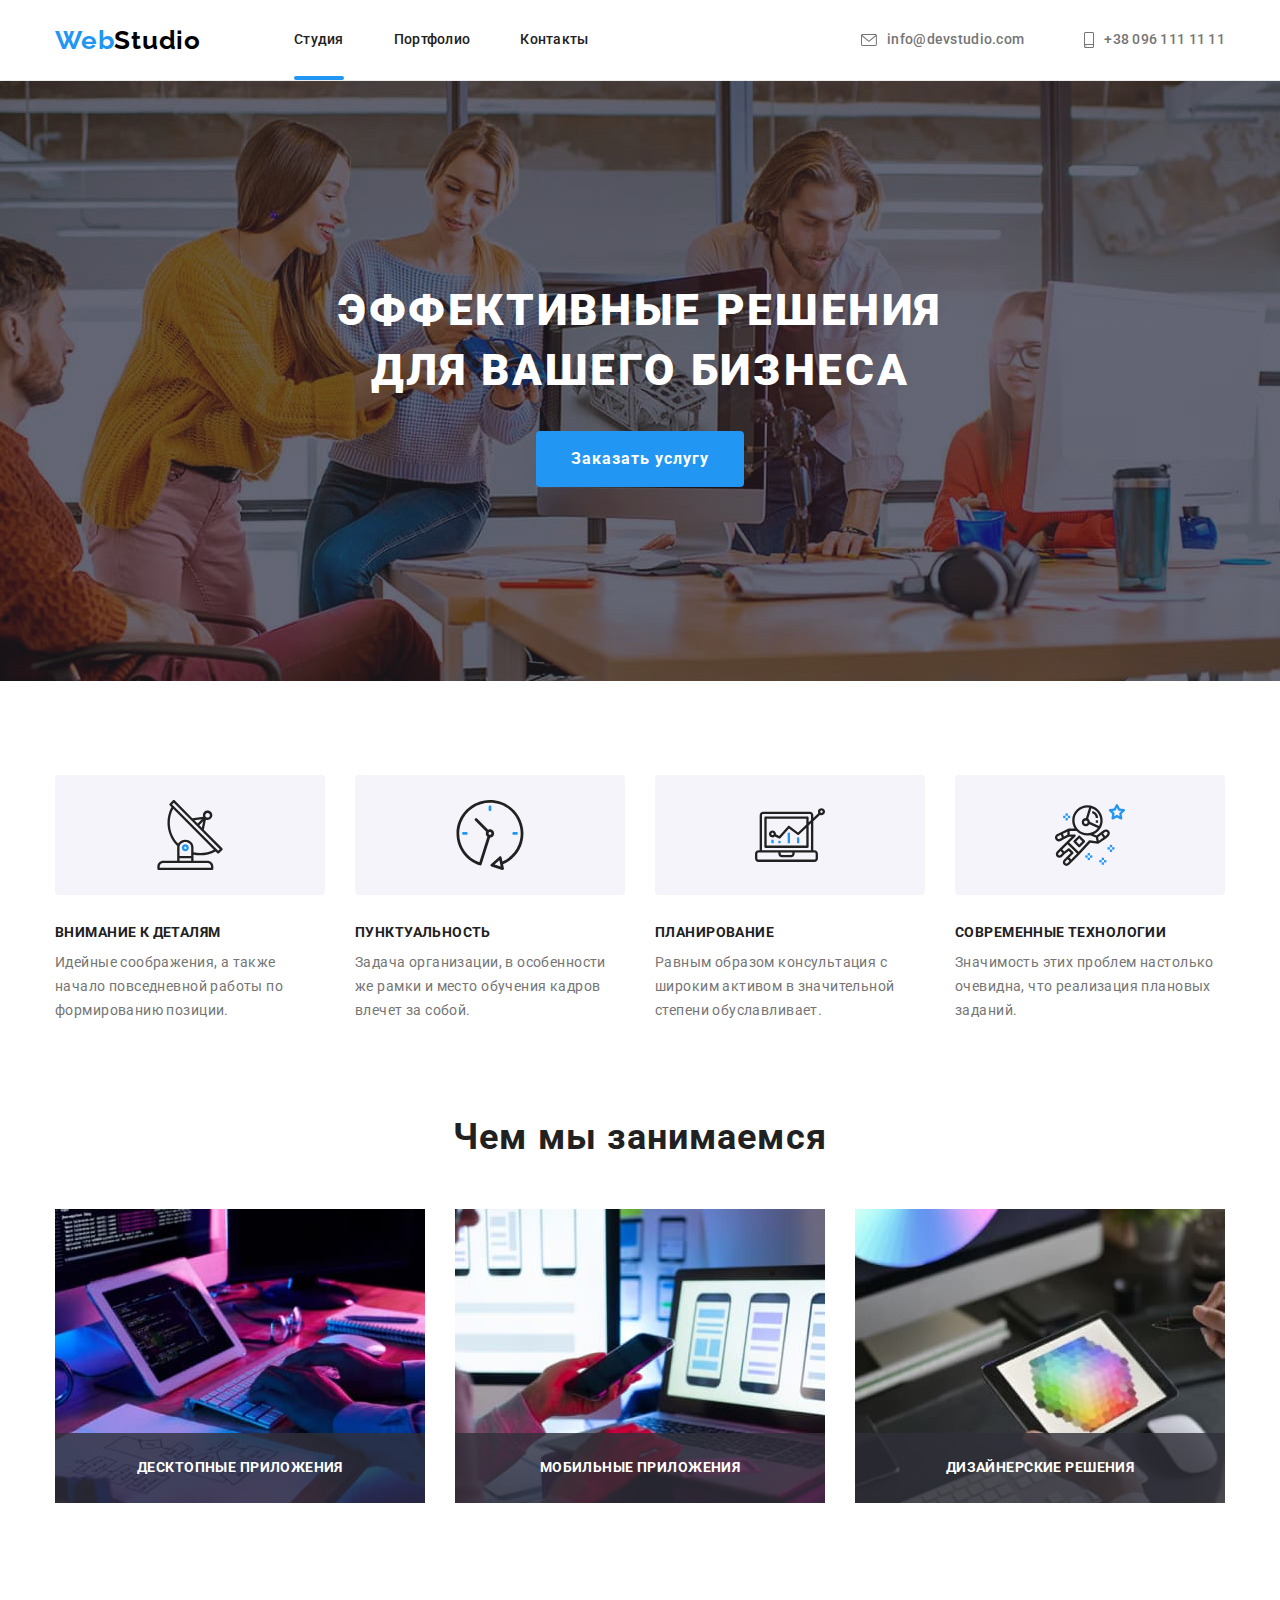
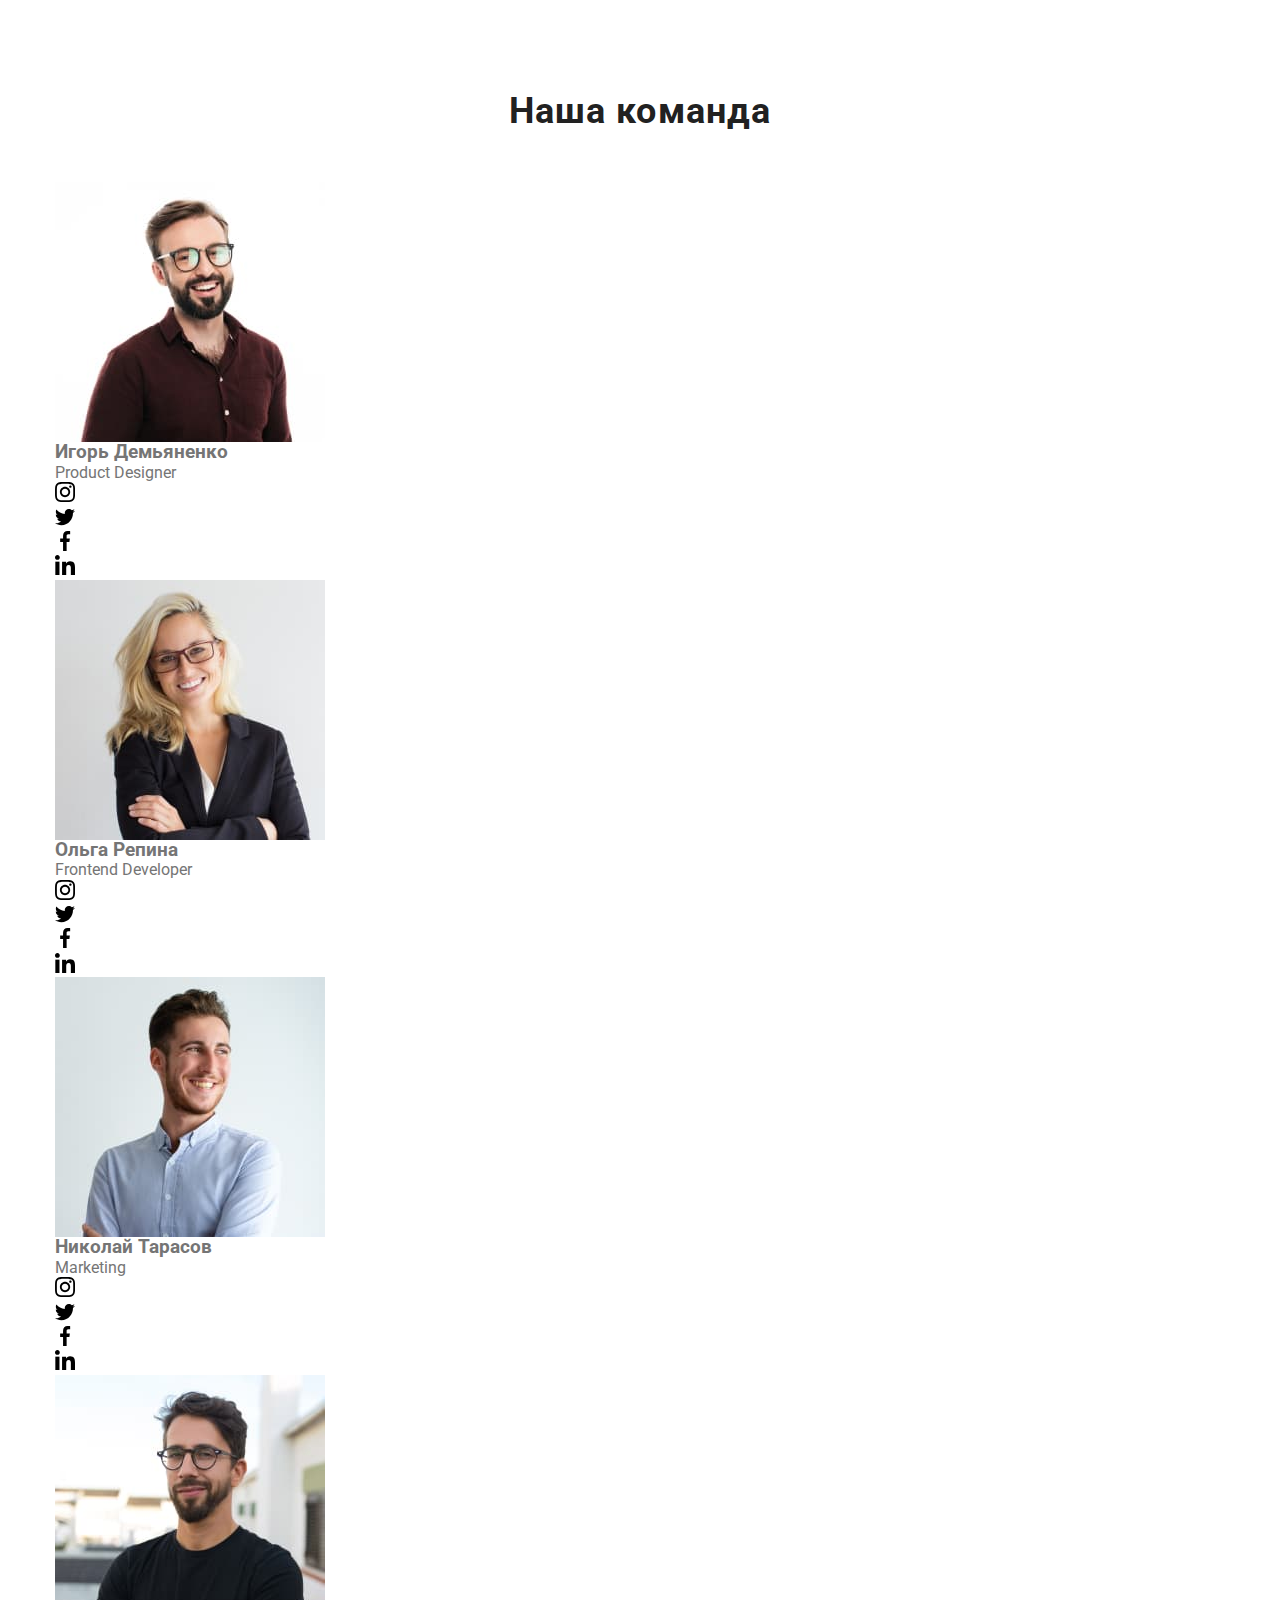
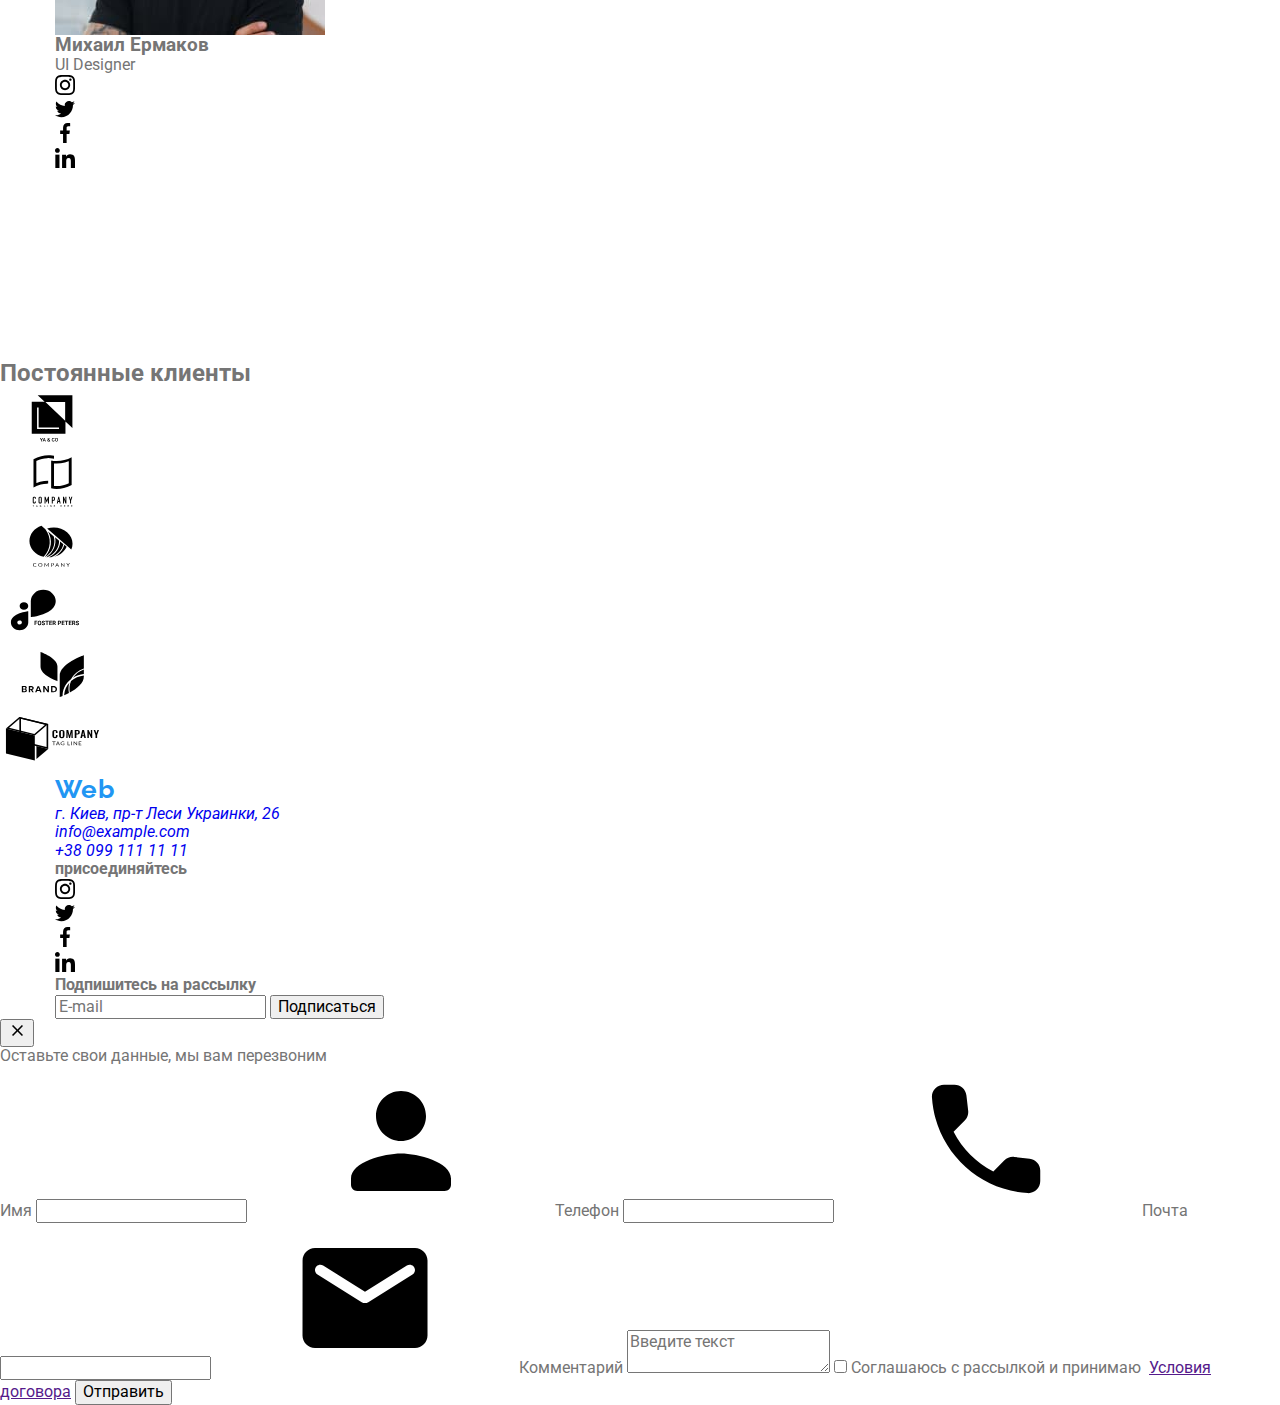
==== commit b838c425: "2" ====
--- a/index.html
+++ b/index.html
@@ -169,7 +169,11 @@
                 <ul class="list work__img">
                     <li class="work__item">
                         <div class="work__wrapper">
-                            <img src="./images/what-are-we-doing/box-1.jpg" alt="Чем мы занимаемся" width="370">
+                            <img 
+                            srcset="./images-new/desktop/services/desktop-app-370/desktop-app-370.jpg 1x, 
+                            ./images-new/desktop/services/desktop-app-370/desktop-app-370@2x.jpg 2x"
+                            src="./images-new/desktop/services/desktop-app-370/desktop-app-370.jpg" 
+                            alt="Чем мы занимаемся" width="370">
                             <p class="work__overlay">
                                 Десктопные приложения
                             </p>
@@ -177,7 +181,11 @@
                     </li>
                     <li class="work__item">
                         <div class="work__wrapper">
-                            <img src="./images/what-are-we-doing/box-2.jpg" alt="Чем мы занимаемся" width="370">
+                            <img 
+                            srcset="./images-new/desktop/services/mobile-app-370/mobile-app-370.jpg 1x,
+                            ./images-new/desktop/services/mobile-app-370/mobile-app-370@2x.jpg 2x"
+                            src="./images-new/desktop/services/mobile-app-370/mobile-app-370.jpg" 
+                            alt="Чем мы занимаемся" width="370">
                             <p class="work__overlay">
                                 Мобильные приложения
                             </p>
@@ -186,7 +194,11 @@
                     </li>
                     <li class="work__item">
                         <div class="work__wrapper">
-                            <img src="./images/what-are-we-doing/box-3.jpg" alt="Чем мы занимаемся" width="370">
+                            <img 
+                            srcset="./images-new/desktop/services/design-solutions-370/design-solutions-370.jpg 1x,
+                            ./images-new/desktop/services/design-solutions-370/design-solutions-370@2x.jpg 2x"
+                            src="./images-new/desktop/services/design-solutions-370/design-solutions-370.jpg" 
+                            alt="Чем мы занимаемся" width="370">
                             <p class="work__overlay">
                                 Дизайнерские решения
                             </p>
@@ -203,8 +215,30 @@
             <div class="container">
                 <h2 class="subtitle">Наша команда</h2>
                 <ul class="list team__list">
+
                     <li class="team__item">
-                        <img src="./images/our-team/igor-demyanenko.jpg" alt="Product Designer" width="270">
+                        
+                        <picture>
+
+                            
+                            <source 
+                            media="(min-width: 1200px)"
+                            srcset="./images-new/desktop/team/igor-270/igor-270.jpg 1x,
+                            ./images-new/desktop/team/igor-270/igor-270@2x.jpg 2x"/>
+                            
+                            <source 
+                            media="(min-width: 768px)"
+                            srcset="./images-new/tablet/team/igor-354/igor-354.jpg 1x,
+                            ./images-new/tablet/team/igor-354/igor-354@2x.jpg 2x"/>
+                            
+                            <source media="(max-width: 767px)" 
+                            srcset="./images-new/mobile/team/igor-450/igor-450.jpg 1x,
+                            ./images-new/mobile/team/igor-450/igor-450@2x.jpg 2x"/>
+                            
+                            
+                            <img src="./images-new/mobile/team/igor-450/igor-450.jpg" alt="Product Designer" width="270">
+                        </picture>
+
                         <div class="team__card">
                             <h3 class="team__employee-name">Игорь Демьяненко</h3>
                             <pteam__job-title" lang="en">Product Designer</p>
@@ -241,8 +275,29 @@
                            </ul>
                         </div>
                     </li>
+
                     <li class="team__item">
-                        <img src="./images/our-team/olga-repina.jpg" alt="Frontend Developer" width="270">
+
+                        <picture>
+                            
+                            <source media="(min-width: 1200px)" 
+                            srcset="./images-new/desktop/team/olga-270/olga-270.jpg 1x,
+                            ./images-new/desktop/team/olga-270/olga-270@2x.jpg 2x" />
+                            
+                            <source media="(min-width: 768px)" 
+                            srcset="./images-new/tablet/team/olga-354/olga-354.jpg 1x,
+                            ./images-new/tablet/team/olga-354/olga-354@2x.jpg 2x" />
+                            
+                            <source media="(min-width: 320px)" 
+                            srcset="./images-new/mobile/team/olga-450/olga-450.jpg 1x,
+                            ./images-new/mobile/team/olga-450/olga-450@2x.jpg 2x" />
+                            
+                        
+                        <img src="./images-new/mobile/team/olga-450/olga-450.jpg" alt="Frontend Developer" width="270">
+                        </picture>
+
+
+
                         <div class="team__card">
                             <h3 class="team__employee-name">Ольга Репина</h3>
                             <p class="team__job-title" lang="en">Frontend Developer</p>
@@ -278,8 +333,27 @@
                             </ul>
                         </div>
                     </li>
+
                     <li class="team__item">
-                        <img src="./images/our-team/nikolai-tarasov.jpg" alt="Marketing" width="270">
+
+                        <picture>
+                        
+                            <source media="(min-width: 1200px)" 
+                            srcset="./images-new/desktop/team/nikolay-270/nikolay-270.jpg 1x,
+                            ./images-new/desktop/team/nikolay-270/nikolay-270@2x.jpg 2x" />
+                        
+                            <source media="(min-width: 768px)" 
+                            srcset="./images-new/tablet/team/nikolay-354/nikolay-354.jpg 1x,
+                            ./images-new/tablet/team/nikolay-354/nikolay-354@2x.jpg 2x" />
+                        
+                            <source media="(min-width: 320px)" 
+                            srcset="./images-new/mobile/team/nikolay-450/nikolay-450.jpg 1x,
+                            ./images-new/mobile/team/nikolay-450/nikolay-450@2x.jpg 2x" />
+                        
+                        
+                            <img src="./images-new/mobile/team/nikolay-450/nikolay-450.jpg" alt="Marketing" width="270">
+                        </picture>
+
                         <div class="team__card">
                             <h3 class="team__employee-name">Николай Тарасов</h3>
                             <p class="team__job-title" lang="en">Marketing</p>
@@ -315,8 +389,19 @@
                             </ul>
                         </div>
                     </li>
+
                     <li class="team__item">
-                        <img src="./images/our-team/mikhail-ermakov.jpg" alt="UI Designer" width="270">
+
+                        <img 
+                        srcset="./images-new/desktop/team/mykhail-270/mykhail-270.jpg 1x,
+                        ./images-new/desktop/team/mykhail-270/mykhail-270@2x.jpg 2x,
+                        ./images-new/tablet/team/mykhail-354/mykhail-354.jpg 1x,
+                        ./images-new/tablet/team/mykhail-354/mykhail-354@2x.jpg 2x,
+                        ./images-new/mobile/team/mykhail-450/mykhail-450.jpg 1x,
+                        ./images-new/mobile/team/mykhail-450/mykhail-450@2x.jpg 2x,
+                        "
+                       
+                        src="./images/our-team/mikhail-ermakov.jpg" alt="UI Designer" width="270">
                         <div class="team__card">
                             <h3 class="team__employee-name">Михаил Ермаков</h3>
                             <p class="team__job-title" lang="en">UI Designer</p>
--- a/css/main.min.css
+++ b/css/main.min.css
@@ -1 +1 @@
-h1,h2,h3,h4,p{margin-top:0;margin-bottom:0}ul,ol{padding:0;margin:0}img{display:block;height:100%;height:auto}button{cursor:pointer}.list{list-style:none}.link{text-decoration:none}body{font-family:"Roboto",sans-serif;color:#757575}@media screen and (max-width: 1199px){.section{padding-top:60px}.team,.portfolio,.work{padding-bottom:60px}}@media screen and (min-width: 1200px){.section{padding-top:94px}.team,.portfolio,.work{padding-bottom:94px}}.container{padding-left:15px;padding-right:15px;margin-left:auto;margin-right:auto}@media screen and (min-width: 480px){.container{width:480px}}@media screen and (min-width: 768px){.container{width:768px}}@media screen and (min-width: 1200px){.container{width:1200px}}.logo{font-family:"Raleway",sans-serif;font-weight:700;font-size:26px;line-height:1.19;letter-spacing:.03em;color:#2196f3}.logo-second{font-family:"Raleway",sans-serif;font-weight:700;font-size:26px;line-height:1.19;letter-spacing:.03em;color:#000}.logo-second--color{color:#fff}.main-nav{border-bottom:1px solid #ececec}@media screen and (max-width: 767px){.menu,.contact{display:none}}.page-header__container{display:flex;align-items:center;justify-content:space-between;padding-top:10px;padding-bottom:10px;max-height:60px}.mobile-menu-open{background-color:rgba(0,0,0,0);border:none;padding:0;line-height:0;color:#212121}@media screen and (min-width: 768px){.mobile-menu-open{display:none}.menu{display:flex;justify-content:space-between}.menu__item{position:relative}.menu .menu__item+.menu__item{margin-left:50px}.menu__link{font-family:"Roboto",sans-serif;font-weight:500;font-size:14px;line-height:1.14;letter-spacing:.02em;color:#212121;transition:color 250ms cubic-bezier(0.4, 0, 0.2, 1);display:block;padding-top:32px;padding-bottom:32px}.menu__link:hover,.menu__link:focus{color:#2196f3}.menu__link.link.current::after{content:"";display:inline-block;width:100%;height:4px;background:#2196f3;border-radius:2px;position:absolute;bottom:0;left:0;margin-bottom:0}.current{color:#2196f3}.page-header__container{display:flex;align-items:center;padding-top:0px;padding-bottom:0px;max-height:80px}.contact{display:flex;flex-direction:column;gap:10px}.contact__link-tel{font-weight:500;font-size:12px;line-height:1.17;letter-spacing:.02em}.contact__link{font-family:"Roboto",sans-serif;font-weight:500;font-size:12px;line-height:1.17;letter-spacing:.02em;color:#757575;transition:color 250ms cubic-bezier(0.4, 0, 0.2, 1);display:flex;align-items:center}.contact__link:hover,.contact__link:focus{color:#2196f3}.contact__icon-mail{width:14px;height:10px}.contact__icon-tel{width:10px;height:14px}.contact__icon{display:flex;margin-right:8px;fill:#757575;transition:fill 250ms cubic-bezier(0.4, 0, 0.2, 1)}.contact__link:hover .contact__icon,.contact__link:focus .contact__icon{fill:#2196f3}}@media screen and (min-width: 1200px){.menu{display:flex;margin-left:93px}.menu__link{font-family:"Roboto",sans-serif;font-weight:500;font-size:14px;line-height:1.14;letter-spacing:.02em;color:#212121;transition:color 250ms cubic-bezier(0.4, 0, 0.2, 1);display:block;padding-top:32px;padding-bottom:32px}.menu__link:hover,.menu__link:focus{color:#2196f3}.contact{display:flex;margin-left:auto;flex-direction:row}.contact__link-tel{margin-left:50px;font-size:14px;line-height:16px}.contact__link{font-size:14px;line-height:1.4;padding-top:32px;padding-bottom:32px;justify-content:center}.contact__icon-mail{width:16px;height:12px}.contact__icon-tel{width:10px;height:16px}.contact__icon{display:flex;margin-right:10px;fill:#757575;transition:fill 250ms cubic-bezier(0.4, 0, 0.2, 1)}.contact__link:hover .contact__icon,.contact__link:focus .contact__icon{fill:#2196f3}}@media screen and (max-width: 767px){.mobile-menu{position:fixed;top:0;left:0;width:100%;height:100%;z-index:3000;background:#fff;opacity:0;visibility:hidden;pointer-events:none;transition:opacity 250ms cubic-bezier(0.4, 0, 0.2, 1),visibility 250ms cubic-bezier(0.4, 0, 0.2, 1)}.mobile-menu.is-open{opacity:1;visibility:visible;pointer-events:auto}.mobile-menu__close-btn{position:absolute;top:10px;right:15px;background-color:rgba(0,0,0,0);border:none;padding:0;line-height:0}.mobile-menu__close-btn:hover .mobile-menu__close-icon,.mobile-menu__close-btn:focus .mobile-menu__close-icon{fill:#2196f3}.mobile-menu__close-icon{fill:#212121;transition:fill 250ms cubic-bezier(0.4, 0, 0.2, 1)}.mobile-menu__container{position:relative;padding-left:40px;padding-top:48px;padding-bottom:48px}.mobile-menu-list__item:not(:last-of-type){margin-bottom:32px}.mobile-menu__link{font-family:"Roboto",sans-serif;font-weight:500;font-size:40px;line-height:1.18;letter-spacing:.02em;color:#212121;transition:color 250ms cubic-bezier(0.4, 0, 0.2, 1);display:block}.mobile-menu__link:hover,.mobile-menu__link:focus{color:#2196f3}.mobile-menu-contact{margin-top:302px}.mobile-menu-contact__item:not(:last-of-type){margin-bottom:32px}.mobile-menu-contact__link-tel{font-family:"Roboto",sans-serif;font-weight:500;font-size:34px;line-height:1.18;letter-spacing:.02em;color:#2196f3}.mobile-menu-contact__link{font-family:"Roboto",sans-serif;font-weight:500;font-size:24px;line-height:1.17;letter-spacing:.02em;color:#757575}.mobile-menu-social__item:not(:last-child)::after{content:"";width:22px;height:0px;border:1px solid rgba(33,33,33,.2);transform:rotate(90deg);margin-right:10px}.mobile-menu-social{display:flex;margin-top:64px}.mobile-menu-social__link{font-family:"Roboto",sans-serif;font-weight:500;font-size:18px;line-height:1.22;letter-spacing:.02em;color:#2196f3;margin-right:10px}}@media screen and (min-width: 768px){.mobile-menu{display:none}}.hero{text-align:center;padding-top:200px;padding-bottom:200px;max-width:1600px;max-height:600px;margin-left:auto;margin-right:auto;background-image:linear-gradient(rgba(47, 48, 58, 0.4), rgba(47, 48, 58, 0.4)),url("../images-new/mobile/hero/hero-480/hero-480.jpg");background-color:#c4c4c4;background-size:cover;background-position:center;background-repeat:no-repeat}@media screen and (max-width: 1199px){.hero{padding-top:118px;padding-bottom:118px}}@media screen and (min-device-pixel-ratio: 2)and (max-width: 767px),screen and (min-resolution: 192dpi)and (max-width: 767px),screen and (min-resolution: 2dppx)and (max-width: 767px){.hero{background-image:linear-gradient(rgba(47, 48, 58, 0.4), rgba(47, 48, 58, 0.4)),url("../images-new/mobile/hero/hero-480/hero-480@2x.jpg")}}@media screen and (min-width: 768px){.hero{background-image:linear-gradient(rgba(47, 48, 58, 0.4), rgba(47, 48, 58, 0.4)),url("../images-new/tablet/hero/hero-768.jpg")}}@media screen and (min-device-pixel-ratio: 2)and (min-width: 768px),screen and (min-resolution: 192dpi)and (min-width: 768px),screen and (min-resolution: 2dppx)and (min-width: 768px){.hero{background-image:linear-gradient(rgba(47, 48, 58, 0.4), rgba(47, 48, 58, 0.4)),url("../images-new/tablet/hero/hero-768@2x.jpg")}}@media screen and (min-width: 1200px){.hero{background-image:linear-gradient(rgba(47, 48, 58, 0.4), rgba(47, 48, 58, 0.4)),url("../images-new/desktop/hero/hero-1600.jpg")}}@media screen and (min-device-pixel-ratio: 2)and (min-width: 1200px),screen and (min-resolution: 192dpi)and (min-width: 1200px),screen and (min-resolution: 2dppx)and (min-width: 1200px){.hero{background-image:linear-gradient(rgba(47, 48, 58, 0.4), rgba(47, 48, 58, 0.4)),url("../images-new/desktop/hero/hero-1600@2x.jpg")}}@media screen and (max-width: 767px){.hero__title{margin-top:0;margin-bottom:30px;font-family:"Roboto",sans-serif;font-weight:900;font-size:26px;line-height:1.62;text-align:center;letter-spacing:.06em;text-transform:uppercase;color:#fff}.hero__btn{font-family:"Roboto",sans-serif;font-weight:700;font-size:16px;line-height:1.88;letter-spacing:.06em;cursor:pointer;color:#fff;background-color:#2196f3;align-items:center;text-align:center;border-radius:4px;padding:10px 32px;min-width:200px;border:solid rgba(0,0,0,0);display:inline-block}}@media screen and (min-width: 768px){.hero__title{margin-top:0;margin-bottom:30px;font-family:"Roboto",sans-serif;font-weight:900;font-size:26px;line-height:1.62;text-align:center;letter-spacing:.06em;text-transform:uppercase;color:#fff}.hero__btn{font-family:"Roboto",sans-serif;font-weight:700;font-size:16px;line-height:1.88;letter-spacing:.06em;cursor:pointer;color:#fff;background-color:#2196f3;align-items:center;text-align:center;border-radius:4px;padding:10px 32px;min-width:200px;border:solid rgba(0,0,0,0);display:inline-block}}@media screen and (min-width: 1200px){.hero__title{margin-top:0;margin-bottom:30px;font-family:"Roboto",sans-serif;font-weight:900;font-size:44px;line-height:1.36;text-align:center;letter-spacing:.06em;text-transform:uppercase;color:#fff}.hero__btn{font-family:"Roboto",sans-serif;font-weight:700;font-size:16px;line-height:1.88;letter-spacing:.06em;cursor:pointer;color:#fff;background-color:#2196f3;align-items:center;text-align:center;border-radius:4px;padding:10px 32px;min-width:200px;border:solid rgba(0,0,0,0);display:inline-block}}.benefit__list{display:flex;flex-wrap:wrap;justify-content:space-between}@media screen and (min-width: 768px){.benefits__item{width:354px;margin-bottom:30px}.benefits__item:nth-child(n+3){margin-bottom:0}.benefits__title{font-weight:700;font-size:14px;line-height:1.14;letter-spacing:.03em;text-transform:uppercase;color:#212121;text-align:center;margin-top:0;margin-bottom:10px}.benefits__icon{display:flex;justify-content:center;align-items:center;width:354px;height:120px;left:220px;top:774px;background:#f5f4fa;border-radius:4px;margin-bottom:30px}.benefits__text{font-size:14px;line-height:1.71;letter-spacing:.03em;margin-top:0;margin-bottom:0}}@media screen and (max-width: 767px){.benefits__item{width:450px;margin-bottom:30px}.benefits__item:nth-child(4n){margin-bottom:0}.benefits__title{font-weight:700;font-size:14px;line-height:1.14;letter-spacing:.03em;text-transform:uppercase;color:#212121;text-align:center;margin-top:0;margin-bottom:10px}.benefits__icon{display:flex;justify-content:center;align-items:center;width:450px;height:120px;left:220px;top:774px;background:#f5f4fa;border-radius:4px;margin-bottom:30px}.benefits__text{font-size:14px;line-height:1.71;letter-spacing:.03em;margin-top:0;margin-bottom:0}}.subtitle{font-weight:700;font-size:36px;line-height:1.16;text-align:center;letter-spacing:.03em;color:#212121;margin-top:0;margin-bottom:50px}/*# sourceMappingURL=main.min.css.map */+h1,h2,h3,h4,p{margin-top:0;margin-bottom:0}ul,ol{padding:0;margin:0}img{display:block;height:100%;height:auto}button{cursor:pointer}.list{list-style:none}.link{text-decoration:none}body{font-family:"Roboto",sans-serif;color:#757575}@media screen and (max-width: 1199px){.section{padding-top:60px}.team,.portfolio,.work{padding-bottom:60px}}@media screen and (min-width: 1200px){.section{padding-top:94px}.team,.portfolio,.work{padding-bottom:94px}}.container{padding-left:15px;padding-right:15px;margin-left:auto;margin-right:auto}@media screen and (min-width: 480px){.container{width:480px}}@media screen and (min-width: 768px){.container{width:768px}}@media screen and (min-width: 1200px){.container{width:1200px}}.logo{font-family:"Raleway",sans-serif;font-weight:700;font-size:26px;line-height:1.19;letter-spacing:.03em;color:#2196f3}.logo-second{font-family:"Raleway",sans-serif;font-weight:700;font-size:26px;line-height:1.19;letter-spacing:.03em;color:#000}.logo-second--color{color:#fff}.main-nav{border-bottom:1px solid #ececec}@media screen and (max-width: 767px){.menu,.contact{display:none}}.page-header__container{display:flex;align-items:center;justify-content:space-between;padding-top:10px;padding-bottom:10px;max-height:60px}.mobile-menu-open{background-color:rgba(0,0,0,0);border:none;padding:0;line-height:0;color:#212121}@media screen and (min-width: 768px){.mobile-menu-open{display:none}.menu{display:flex;justify-content:space-between}.menu__item{position:relative}.menu .menu__item+.menu__item{margin-left:50px}.menu__link{font-family:"Roboto",sans-serif;font-weight:500;font-size:14px;line-height:1.14;letter-spacing:.02em;color:#212121;transition:color 250ms cubic-bezier(0.4, 0, 0.2, 1);display:block;padding-top:32px;padding-bottom:32px}.menu__link:hover,.menu__link:focus{color:#2196f3}.menu__link.link.current::after{content:"";display:inline-block;width:100%;height:4px;background:#2196f3;border-radius:2px;position:absolute;bottom:0;left:0;margin-bottom:0}.current{color:#2196f3}.page-header__container{display:flex;align-items:center;padding-top:0px;padding-bottom:0px;max-height:80px}.contact{display:flex;flex-direction:column;gap:10px}.contact__link-tel{font-weight:500;font-size:12px;line-height:1.17;letter-spacing:.02em}.contact__link{font-family:"Roboto",sans-serif;font-weight:500;font-size:12px;line-height:1.17;letter-spacing:.02em;color:#757575;transition:color 250ms cubic-bezier(0.4, 0, 0.2, 1);display:flex;align-items:center}.contact__link:hover,.contact__link:focus{color:#2196f3}.contact__icon-mail{width:14px;height:10px}.contact__icon-tel{width:10px;height:14px}.contact__icon{display:flex;margin-right:8px;fill:#757575;transition:fill 250ms cubic-bezier(0.4, 0, 0.2, 1)}.contact__link:hover .contact__icon,.contact__link:focus .contact__icon{fill:#2196f3}}@media screen and (min-width: 1200px){.menu{display:flex;margin-left:93px}.menu__link{font-family:"Roboto",sans-serif;font-weight:500;font-size:14px;line-height:1.14;letter-spacing:.02em;color:#212121;transition:color 250ms cubic-bezier(0.4, 0, 0.2, 1);display:block;padding-top:32px;padding-bottom:32px}.menu__link:hover,.menu__link:focus{color:#2196f3}.contact{display:flex;margin-left:auto;flex-direction:row}.contact__link-tel{margin-left:50px;font-size:14px;line-height:16px}.contact__link{font-size:14px;line-height:1.4;padding-top:32px;padding-bottom:32px;justify-content:center}.contact__icon-mail{width:16px;height:12px}.contact__icon-tel{width:10px;height:16px}.contact__icon{display:flex;margin-right:10px;fill:#757575;transition:fill 250ms cubic-bezier(0.4, 0, 0.2, 1)}.contact__link:hover .contact__icon,.contact__link:focus .contact__icon{fill:#2196f3}}@media screen and (max-width: 767px){.mobile-menu{position:fixed;top:0;left:0;width:100%;height:100%;z-index:3000;background:#fff;opacity:0;visibility:hidden;pointer-events:none;transition:opacity 250ms cubic-bezier(0.4, 0, 0.2, 1),visibility 250ms cubic-bezier(0.4, 0, 0.2, 1)}.mobile-menu.is-open{opacity:1;visibility:visible;pointer-events:auto}.mobile-menu__close-btn{position:absolute;top:10px;right:15px;background-color:rgba(0,0,0,0);border:none;padding:0;line-height:0}.mobile-menu__close-btn:hover .mobile-menu__close-icon,.mobile-menu__close-btn:focus .mobile-menu__close-icon{fill:#2196f3}.mobile-menu__close-icon{fill:#212121;transition:fill 250ms cubic-bezier(0.4, 0, 0.2, 1)}.mobile-menu__container{position:relative;padding-left:40px;padding-top:48px;padding-bottom:48px}.mobile-menu-list__item:not(:last-of-type){margin-bottom:32px}.mobile-menu__link{font-family:"Roboto",sans-serif;font-weight:500;font-size:40px;line-height:1.18;letter-spacing:.02em;color:#212121;transition:color 250ms cubic-bezier(0.4, 0, 0.2, 1);display:block}.mobile-menu__link:hover,.mobile-menu__link:focus{color:#2196f3}.mobile-menu-contact{margin-top:302px}.mobile-menu-contact__item:not(:last-of-type){margin-bottom:32px}.mobile-menu-contact__link-tel{font-family:"Roboto",sans-serif;font-weight:500;font-size:34px;line-height:1.18;letter-spacing:.02em;color:#2196f3}.mobile-menu-contact__link{font-family:"Roboto",sans-serif;font-weight:500;font-size:24px;line-height:1.17;letter-spacing:.02em;color:#757575}.mobile-menu-social__item:not(:last-child)::after{content:"";width:22px;height:0px;border:1px solid rgba(33,33,33,.2);transform:rotate(90deg);margin-right:10px}.mobile-menu-social{display:flex;margin-top:64px}.mobile-menu-social__link{font-family:"Roboto",sans-serif;font-weight:500;font-size:18px;line-height:1.22;letter-spacing:.02em;color:#2196f3;margin-right:10px}}@media screen and (min-width: 768px){.mobile-menu{display:none}}.hero{text-align:center;padding-top:200px;padding-bottom:200px;max-width:1600px;max-height:600px;margin-left:auto;margin-right:auto;background-image:linear-gradient(rgba(47, 48, 58, 0.4), rgba(47, 48, 58, 0.4)),url("../images-new/mobile/hero/hero-480/hero-480.jpg");background-color:#c4c4c4;background-size:cover;background-position:center;background-repeat:no-repeat}@media screen and (max-width: 1199px){.hero{padding-top:118px;padding-bottom:118px}}@media screen and (min-device-pixel-ratio: 2)and (max-width: 767px),screen and (min-resolution: 192dpi)and (max-width: 767px),screen and (min-resolution: 2dppx)and (max-width: 767px){.hero{background-image:linear-gradient(rgba(47, 48, 58, 0.4), rgba(47, 48, 58, 0.4)),url("../images-new/mobile/hero/hero-480/hero-480@2x.jpg")}}@media screen and (min-width: 768px){.hero{background-image:linear-gradient(rgba(47, 48, 58, 0.4), rgba(47, 48, 58, 0.4)),url("../images-new/tablet/hero/hero-768.jpg")}}@media screen and (min-device-pixel-ratio: 2)and (min-width: 768px),screen and (min-resolution: 192dpi)and (min-width: 768px),screen and (min-resolution: 2dppx)and (min-width: 768px){.hero{background-image:linear-gradient(rgba(47, 48, 58, 0.4), rgba(47, 48, 58, 0.4)),url("../images-new/tablet/hero/hero-768@2x.jpg")}}@media screen and (min-width: 1200px){.hero{background-image:linear-gradient(rgba(47, 48, 58, 0.4), rgba(47, 48, 58, 0.4)),url("../images-new/desktop/hero/hero-1600.jpg")}}@media screen and (min-device-pixel-ratio: 2)and (min-width: 1200px),screen and (min-resolution: 192dpi)and (min-width: 1200px),screen and (min-resolution: 2dppx)and (min-width: 1200px){.hero{background-image:linear-gradient(rgba(47, 48, 58, 0.4), rgba(47, 48, 58, 0.4)),url("../images-new/desktop/hero/hero-1600@2x.jpg")}}@media screen and (max-width: 767px){.hero__title{margin-top:0;margin-bottom:30px;font-family:"Roboto",sans-serif;font-weight:900;font-size:26px;line-height:1.62;text-align:center;letter-spacing:.06em;text-transform:uppercase;color:#fff}.hero__btn{font-family:"Roboto",sans-serif;font-weight:700;font-size:16px;line-height:1.88;letter-spacing:.06em;cursor:pointer;color:#fff;background-color:#2196f3;align-items:center;text-align:center;border-radius:4px;padding:10px 32px;min-width:200px;border:solid rgba(0,0,0,0);display:inline-block}}@media screen and (min-width: 768px){.hero__title{margin-top:0;margin-bottom:30px;font-family:"Roboto",sans-serif;font-weight:900;font-size:26px;line-height:1.62;text-align:center;letter-spacing:.06em;text-transform:uppercase;color:#fff}.hero__btn{font-family:"Roboto",sans-serif;font-weight:700;font-size:16px;line-height:1.88;letter-spacing:.06em;cursor:pointer;color:#fff;background-color:#2196f3;align-items:center;text-align:center;border-radius:4px;padding:10px 32px;min-width:200px;border:solid rgba(0,0,0,0);display:inline-block}}@media screen and (min-width: 1200px){.hero__title{margin-top:0;margin-bottom:30px;font-family:"Roboto",sans-serif;font-weight:900;font-size:44px;line-height:1.36;text-align:center;letter-spacing:.06em;text-transform:uppercase;color:#fff}.hero__btn{font-family:"Roboto",sans-serif;font-weight:700;font-size:16px;line-height:1.88;letter-spacing:.06em;cursor:pointer;color:#fff;background-color:#2196f3;align-items:center;text-align:center;border-radius:4px;padding:10px 32px;min-width:200px;border:solid rgba(0,0,0,0);display:inline-block}}.benefit__list{display:flex;flex-wrap:wrap;justify-content:space-between}@media screen and (max-width: 767px){.benefits__item{width:450px;margin-bottom:30px}.benefits__item:nth-child(4n){margin-bottom:0}.benefits__title{font-weight:700;font-size:14px;line-height:1.14;letter-spacing:.03em;text-transform:uppercase;color:#212121;text-align:center;margin-top:0;margin-bottom:10px}.benefits__icon{display:flex;justify-content:center;align-items:center;height:120px;left:220px;top:774px;background:#f5f4fa;border-radius:4px;margin-bottom:30px}.benefits__text{font-size:14px;line-height:1.71;letter-spacing:.03em;margin-top:0;margin-bottom:0}}@media screen and (min-width: 768px){.benefits__item{width:354px;margin-bottom:30px}.benefits__item:nth-child(n+3){margin-bottom:0}.benefits__title{font-weight:700;font-size:14px;line-height:1.14;letter-spacing:.03em;text-transform:uppercase;color:#212121;text-align:left;margin-top:0;margin-bottom:10px}.benefits__icon{display:flex;justify-content:center;align-items:center;height:120px;left:220px;top:774px;background:#f5f4fa;border-radius:4px;margin-bottom:30px}.benefits__text{font-size:14px;line-height:1.71;letter-spacing:.03em;margin-top:0;margin-bottom:0}}@media screen and (min-width: 1200px){.benefits__item{max-width:270px;margin-bottom:0;margin-right:30px}.benefits__item:nth-child(4n){margin-right:0}.benefits__title{width:270px;font-weight:700;font-size:14px;line-height:1.14;letter-spacing:.03em;text-transform:uppercase;color:#212121;margin-top:0;margin-bottom:10px}.benefits__icon{display:flex;justify-content:center;align-items:center;max-width:270px;height:120px;left:220px;top:774px;background:#f5f4fa;border-radius:4px;margin-bottom:30px}.benefits__text{font-size:14px;line-height:1.71;letter-spacing:.03em;margin-top:0;margin-bottom:0}}@media screen and (max-width: 1199px){.work{display:none}}@media screen and (min-width: 1200px){.work__img{display:flex;flex-wrap:wrap}.work__item{margin-right:30px}.work__item:nth-child(3n){margin-right:0}.work__wrapper{position:relative}.work__overlay{position:absolute;bottom:0;font-weight:700;font-size:14px;line-height:1.14;text-align:center;letter-spacing:.03em;text-transform:uppercase;color:#fff;background-color:rgba(47,48,58,.8);display:flex;justify-content:center;align-items:center;width:370px;height:70px}}.subtitle{font-weight:700;font-size:36px;line-height:1.16;text-align:center;letter-spacing:.03em;color:#212121;margin-top:0;margin-bottom:50px}/*# sourceMappingURL=main.min.css.map */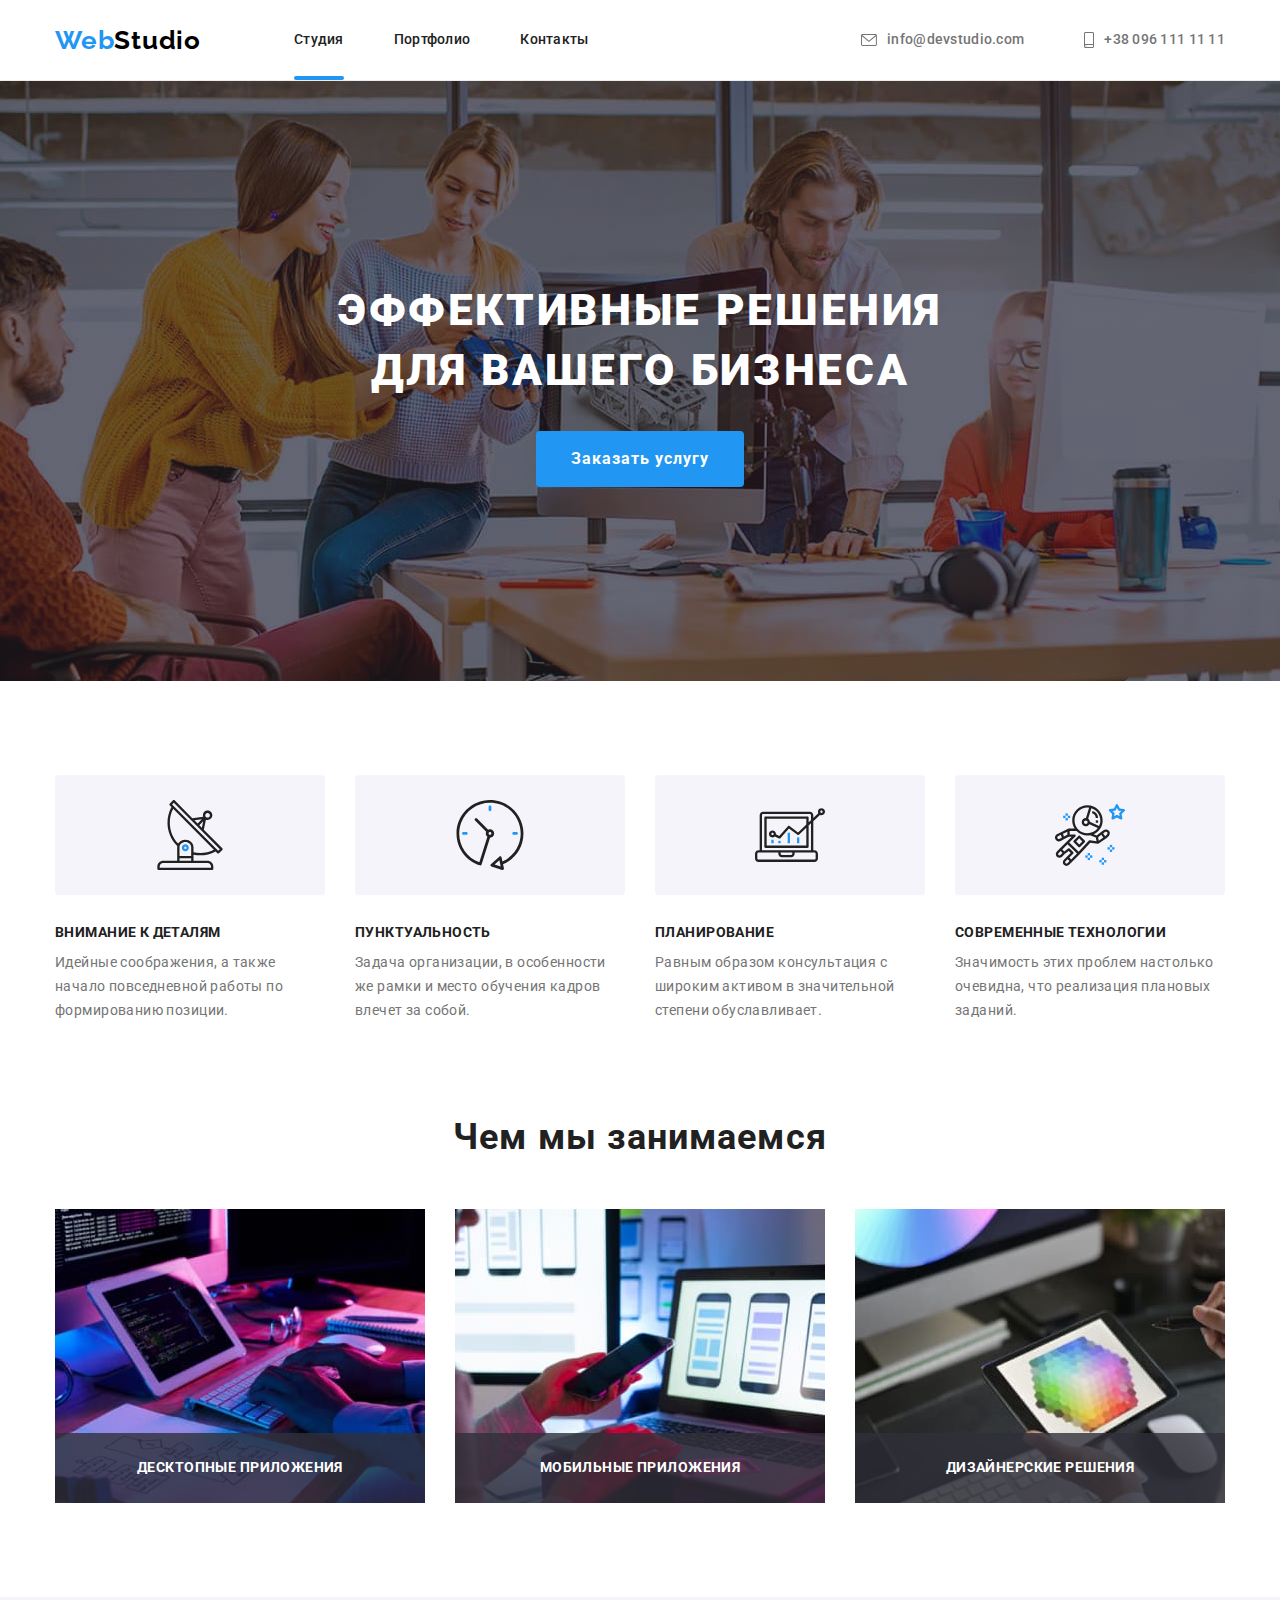
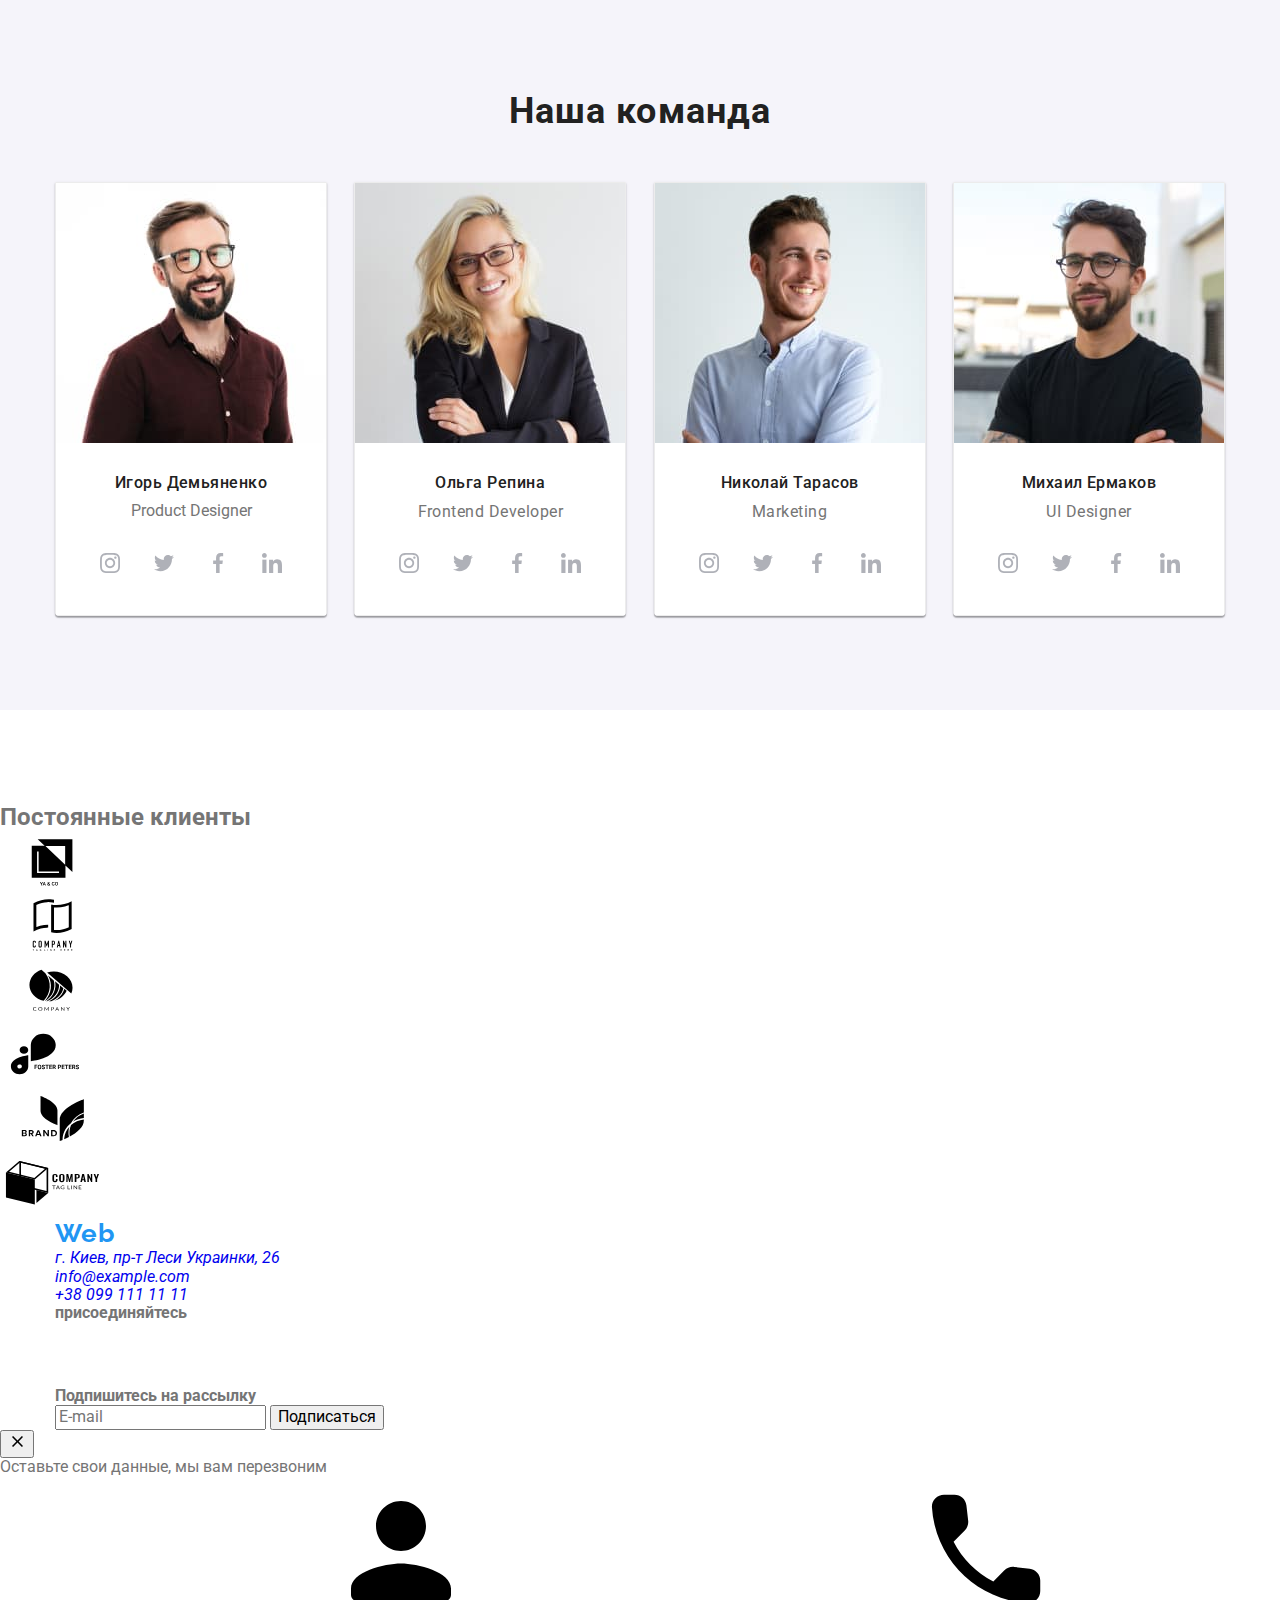
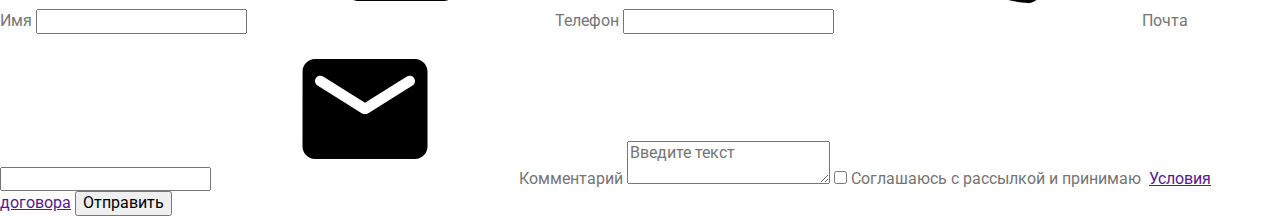
==== commit 5a4e2759: "3" ====
--- a/index.html
+++ b/index.html
@@ -222,18 +222,19 @@
 
                             
                             <source 
-                            media="(min-width: 1200px)"
                             srcset="./images-new/desktop/team/igor-270/igor-270.jpg 1x,
-                            ./images-new/desktop/team/igor-270/igor-270@2x.jpg 2x"/>
+                            ./images-new/desktop/team/igor-270/igor-270@2x.jpg 2x"
+                            media="(min-width: 1200px)"/>
                             
                             <source 
-                            media="(min-width: 768px)"
                             srcset="./images-new/tablet/team/igor-354/igor-354.jpg 1x,
-                            ./images-new/tablet/team/igor-354/igor-354@2x.jpg 2x"/>
-                            
-                            <source media="(max-width: 767px)" 
+                            ./images-new/tablet/team/igor-354/igor-354@2x.jpg 2x"
+                            media="(min-width: 768px)"/>
+                            
+                            <source 
                             srcset="./images-new/mobile/team/igor-450/igor-450.jpg 1x,
-                            ./images-new/mobile/team/igor-450/igor-450@2x.jpg 2x"/>
+                            ./images-new/mobile/team/igor-450/igor-450@2x.jpg 2x"
+                            media="(max-width: 767px)" />
                             
                             
                             <img src="./images-new/mobile/team/igor-450/igor-450.jpg" alt="Product Designer" width="270">
@@ -288,7 +289,7 @@
                             srcset="./images-new/tablet/team/olga-354/olga-354.jpg 1x,
                             ./images-new/tablet/team/olga-354/olga-354@2x.jpg 2x" />
                             
-                            <source media="(min-width: 320px)" 
+                            <source media="(max-width: 767px)" 
                             srcset="./images-new/mobile/team/olga-450/olga-450.jpg 1x,
                             ./images-new/mobile/team/olga-450/olga-450@2x.jpg 2x" />
                             
@@ -346,7 +347,7 @@
                             srcset="./images-new/tablet/team/nikolay-354/nikolay-354.jpg 1x,
                             ./images-new/tablet/team/nikolay-354/nikolay-354@2x.jpg 2x" />
                         
-                            <source media="(min-width: 320px)" 
+                            <source media="(max-width: 767px)" 
                             srcset="./images-new/mobile/team/nikolay-450/nikolay-450.jpg 1x,
                             ./images-new/mobile/team/nikolay-450/nikolay-450@2x.jpg 2x" />
                         
@@ -392,16 +393,26 @@
 
                     <li class="team__item">
 
-                        <img 
-                        srcset="./images-new/desktop/team/mykhail-270/mykhail-270.jpg 1x,
-                        ./images-new/desktop/team/mykhail-270/mykhail-270@2x.jpg 2x,
-                        ./images-new/tablet/team/mykhail-354/mykhail-354.jpg 1x,
-                        ./images-new/tablet/team/mykhail-354/mykhail-354@2x.jpg 2x,
-                        ./images-new/mobile/team/mykhail-450/mykhail-450.jpg 1x,
-                        ./images-new/mobile/team/mykhail-450/mykhail-450@2x.jpg 2x,
-                        "
-                       
-                        src="./images/our-team/mikhail-ermakov.jpg" alt="UI Designer" width="270">
+                    <picture>
+                    
+                    
+                        <source srcset="./images-new/desktop/team/mykhail-270/mykhail-270.jpg 1x,
+                        ./images-new/desktop/team/mykhail-270/mykhail-270@2x.jpg 2x"    
+                        media="(min-width: 1200px)" />
+                    
+                        <source srcset="./images-new/tablet/team/mykhail-354/mykhail-354.jpg 1x,
+                        ./images-new/tablet/team/mykhail-354/mykhail-354@2x.jpg 2x"     
+                        media="(min-width: 768px)" />
+                    
+                        <source srcset="./images-new/mobile/team/mykhail-450/mykhail-450.jpg 1x,
+                        ./images-new/mobile/team/mykhail-450/mykhail-450@2x.jpg 2x"     
+                        media="(max-width: 767px)" />
+                    
+                    
+                        <img src="./images-new/mobile/team/mykhail-450/mykhail-450.jpg" alt="UI Designer" width="270">
+
+                    </picture>
+                        
                         <div class="team__card">
                             <h3 class="team__employee-name">Михаил Ермаков</h3>
                             <p class="team__job-title" lang="en">UI Designer</p>
--- a/css/main.min.css
+++ b/css/main.min.css
@@ -1 +1 @@
-h1,h2,h3,h4,p{margin-top:0;margin-bottom:0}ul,ol{padding:0;margin:0}img{display:block;height:100%;height:auto}button{cursor:pointer}.list{list-style:none}.link{text-decoration:none}body{font-family:"Roboto",sans-serif;color:#757575}@media screen and (max-width: 1199px){.section{padding-top:60px}.team,.portfolio,.work{padding-bottom:60px}}@media screen and (min-width: 1200px){.section{padding-top:94px}.team,.portfolio,.work{padding-bottom:94px}}.container{padding-left:15px;padding-right:15px;margin-left:auto;margin-right:auto}@media screen and (min-width: 480px){.container{width:480px}}@media screen and (min-width: 768px){.container{width:768px}}@media screen and (min-width: 1200px){.container{width:1200px}}.logo{font-family:"Raleway",sans-serif;font-weight:700;font-size:26px;line-height:1.19;letter-spacing:.03em;color:#2196f3}.logo-second{font-family:"Raleway",sans-serif;font-weight:700;font-size:26px;line-height:1.19;letter-spacing:.03em;color:#000}.logo-second--color{color:#fff}.main-nav{border-bottom:1px solid #ececec}@media screen and (max-width: 767px){.menu,.contact{display:none}}.page-header__container{display:flex;align-items:center;justify-content:space-between;padding-top:10px;padding-bottom:10px;max-height:60px}.mobile-menu-open{background-color:rgba(0,0,0,0);border:none;padding:0;line-height:0;color:#212121}@media screen and (min-width: 768px){.mobile-menu-open{display:none}.menu{display:flex;justify-content:space-between}.menu__item{position:relative}.menu .menu__item+.menu__item{margin-left:50px}.menu__link{font-family:"Roboto",sans-serif;font-weight:500;font-size:14px;line-height:1.14;letter-spacing:.02em;color:#212121;transition:color 250ms cubic-bezier(0.4, 0, 0.2, 1);display:block;padding-top:32px;padding-bottom:32px}.menu__link:hover,.menu__link:focus{color:#2196f3}.menu__link.link.current::after{content:"";display:inline-block;width:100%;height:4px;background:#2196f3;border-radius:2px;position:absolute;bottom:0;left:0;margin-bottom:0}.current{color:#2196f3}.page-header__container{display:flex;align-items:center;padding-top:0px;padding-bottom:0px;max-height:80px}.contact{display:flex;flex-direction:column;gap:10px}.contact__link-tel{font-weight:500;font-size:12px;line-height:1.17;letter-spacing:.02em}.contact__link{font-family:"Roboto",sans-serif;font-weight:500;font-size:12px;line-height:1.17;letter-spacing:.02em;color:#757575;transition:color 250ms cubic-bezier(0.4, 0, 0.2, 1);display:flex;align-items:center}.contact__link:hover,.contact__link:focus{color:#2196f3}.contact__icon-mail{width:14px;height:10px}.contact__icon-tel{width:10px;height:14px}.contact__icon{display:flex;margin-right:8px;fill:#757575;transition:fill 250ms cubic-bezier(0.4, 0, 0.2, 1)}.contact__link:hover .contact__icon,.contact__link:focus .contact__icon{fill:#2196f3}}@media screen and (min-width: 1200px){.menu{display:flex;margin-left:93px}.menu__link{font-family:"Roboto",sans-serif;font-weight:500;font-size:14px;line-height:1.14;letter-spacing:.02em;color:#212121;transition:color 250ms cubic-bezier(0.4, 0, 0.2, 1);display:block;padding-top:32px;padding-bottom:32px}.menu__link:hover,.menu__link:focus{color:#2196f3}.contact{display:flex;margin-left:auto;flex-direction:row}.contact__link-tel{margin-left:50px;font-size:14px;line-height:16px}.contact__link{font-size:14px;line-height:1.4;padding-top:32px;padding-bottom:32px;justify-content:center}.contact__icon-mail{width:16px;height:12px}.contact__icon-tel{width:10px;height:16px}.contact__icon{display:flex;margin-right:10px;fill:#757575;transition:fill 250ms cubic-bezier(0.4, 0, 0.2, 1)}.contact__link:hover .contact__icon,.contact__link:focus .contact__icon{fill:#2196f3}}@media screen and (max-width: 767px){.mobile-menu{position:fixed;top:0;left:0;width:100%;height:100%;z-index:3000;background:#fff;opacity:0;visibility:hidden;pointer-events:none;transition:opacity 250ms cubic-bezier(0.4, 0, 0.2, 1),visibility 250ms cubic-bezier(0.4, 0, 0.2, 1)}.mobile-menu.is-open{opacity:1;visibility:visible;pointer-events:auto}.mobile-menu__close-btn{position:absolute;top:10px;right:15px;background-color:rgba(0,0,0,0);border:none;padding:0;line-height:0}.mobile-menu__close-btn:hover .mobile-menu__close-icon,.mobile-menu__close-btn:focus .mobile-menu__close-icon{fill:#2196f3}.mobile-menu__close-icon{fill:#212121;transition:fill 250ms cubic-bezier(0.4, 0, 0.2, 1)}.mobile-menu__container{position:relative;padding-left:40px;padding-top:48px;padding-bottom:48px}.mobile-menu-list__item:not(:last-of-type){margin-bottom:32px}.mobile-menu__link{font-family:"Roboto",sans-serif;font-weight:500;font-size:40px;line-height:1.18;letter-spacing:.02em;color:#212121;transition:color 250ms cubic-bezier(0.4, 0, 0.2, 1);display:block}.mobile-menu__link:hover,.mobile-menu__link:focus{color:#2196f3}.mobile-menu-contact{margin-top:302px}.mobile-menu-contact__item:not(:last-of-type){margin-bottom:32px}.mobile-menu-contact__link-tel{font-family:"Roboto",sans-serif;font-weight:500;font-size:34px;line-height:1.18;letter-spacing:.02em;color:#2196f3}.mobile-menu-contact__link{font-family:"Roboto",sans-serif;font-weight:500;font-size:24px;line-height:1.17;letter-spacing:.02em;color:#757575}.mobile-menu-social__item:not(:last-child)::after{content:"";width:22px;height:0px;border:1px solid rgba(33,33,33,.2);transform:rotate(90deg);margin-right:10px}.mobile-menu-social{display:flex;margin-top:64px}.mobile-menu-social__link{font-family:"Roboto",sans-serif;font-weight:500;font-size:18px;line-height:1.22;letter-spacing:.02em;color:#2196f3;margin-right:10px}}@media screen and (min-width: 768px){.mobile-menu{display:none}}.hero{text-align:center;padding-top:200px;padding-bottom:200px;max-width:1600px;max-height:600px;margin-left:auto;margin-right:auto;background-image:linear-gradient(rgba(47, 48, 58, 0.4), rgba(47, 48, 58, 0.4)),url("../images-new/mobile/hero/hero-480/hero-480.jpg");background-color:#c4c4c4;background-size:cover;background-position:center;background-repeat:no-repeat}@media screen and (max-width: 1199px){.hero{padding-top:118px;padding-bottom:118px}}@media screen and (min-device-pixel-ratio: 2)and (max-width: 767px),screen and (min-resolution: 192dpi)and (max-width: 767px),screen and (min-resolution: 2dppx)and (max-width: 767px){.hero{background-image:linear-gradient(rgba(47, 48, 58, 0.4), rgba(47, 48, 58, 0.4)),url("../images-new/mobile/hero/hero-480/hero-480@2x.jpg")}}@media screen and (min-width: 768px){.hero{background-image:linear-gradient(rgba(47, 48, 58, 0.4), rgba(47, 48, 58, 0.4)),url("../images-new/tablet/hero/hero-768.jpg")}}@media screen and (min-device-pixel-ratio: 2)and (min-width: 768px),screen and (min-resolution: 192dpi)and (min-width: 768px),screen and (min-resolution: 2dppx)and (min-width: 768px){.hero{background-image:linear-gradient(rgba(47, 48, 58, 0.4), rgba(47, 48, 58, 0.4)),url("../images-new/tablet/hero/hero-768@2x.jpg")}}@media screen and (min-width: 1200px){.hero{background-image:linear-gradient(rgba(47, 48, 58, 0.4), rgba(47, 48, 58, 0.4)),url("../images-new/desktop/hero/hero-1600.jpg")}}@media screen and (min-device-pixel-ratio: 2)and (min-width: 1200px),screen and (min-resolution: 192dpi)and (min-width: 1200px),screen and (min-resolution: 2dppx)and (min-width: 1200px){.hero{background-image:linear-gradient(rgba(47, 48, 58, 0.4), rgba(47, 48, 58, 0.4)),url("../images-new/desktop/hero/hero-1600@2x.jpg")}}@media screen and (max-width: 767px){.hero__title{margin-top:0;margin-bottom:30px;font-family:"Roboto",sans-serif;font-weight:900;font-size:26px;line-height:1.62;text-align:center;letter-spacing:.06em;text-transform:uppercase;color:#fff}.hero__btn{font-family:"Roboto",sans-serif;font-weight:700;font-size:16px;line-height:1.88;letter-spacing:.06em;cursor:pointer;color:#fff;background-color:#2196f3;align-items:center;text-align:center;border-radius:4px;padding:10px 32px;min-width:200px;border:solid rgba(0,0,0,0);display:inline-block}}@media screen and (min-width: 768px){.hero__title{margin-top:0;margin-bottom:30px;font-family:"Roboto",sans-serif;font-weight:900;font-size:26px;line-height:1.62;text-align:center;letter-spacing:.06em;text-transform:uppercase;color:#fff}.hero__btn{font-family:"Roboto",sans-serif;font-weight:700;font-size:16px;line-height:1.88;letter-spacing:.06em;cursor:pointer;color:#fff;background-color:#2196f3;align-items:center;text-align:center;border-radius:4px;padding:10px 32px;min-width:200px;border:solid rgba(0,0,0,0);display:inline-block}}@media screen and (min-width: 1200px){.hero__title{margin-top:0;margin-bottom:30px;font-family:"Roboto",sans-serif;font-weight:900;font-size:44px;line-height:1.36;text-align:center;letter-spacing:.06em;text-transform:uppercase;color:#fff}.hero__btn{font-family:"Roboto",sans-serif;font-weight:700;font-size:16px;line-height:1.88;letter-spacing:.06em;cursor:pointer;color:#fff;background-color:#2196f3;align-items:center;text-align:center;border-radius:4px;padding:10px 32px;min-width:200px;border:solid rgba(0,0,0,0);display:inline-block}}.benefit__list{display:flex;flex-wrap:wrap;justify-content:space-between}@media screen and (max-width: 767px){.benefits__item{width:450px;margin-bottom:30px}.benefits__item:nth-child(4n){margin-bottom:0}.benefits__title{font-weight:700;font-size:14px;line-height:1.14;letter-spacing:.03em;text-transform:uppercase;color:#212121;text-align:center;margin-top:0;margin-bottom:10px}.benefits__icon{display:flex;justify-content:center;align-items:center;height:120px;left:220px;top:774px;background:#f5f4fa;border-radius:4px;margin-bottom:30px}.benefits__text{font-size:14px;line-height:1.71;letter-spacing:.03em;margin-top:0;margin-bottom:0}}@media screen and (min-width: 768px){.benefits__item{width:354px;margin-bottom:30px}.benefits__item:nth-child(n+3){margin-bottom:0}.benefits__title{font-weight:700;font-size:14px;line-height:1.14;letter-spacing:.03em;text-transform:uppercase;color:#212121;text-align:left;margin-top:0;margin-bottom:10px}.benefits__icon{display:flex;justify-content:center;align-items:center;height:120px;left:220px;top:774px;background:#f5f4fa;border-radius:4px;margin-bottom:30px}.benefits__text{font-size:14px;line-height:1.71;letter-spacing:.03em;margin-top:0;margin-bottom:0}}@media screen and (min-width: 1200px){.benefits__item{max-width:270px;margin-bottom:0;margin-right:30px}.benefits__item:nth-child(4n){margin-right:0}.benefits__title{width:270px;font-weight:700;font-size:14px;line-height:1.14;letter-spacing:.03em;text-transform:uppercase;color:#212121;margin-top:0;margin-bottom:10px}.benefits__icon{display:flex;justify-content:center;align-items:center;max-width:270px;height:120px;left:220px;top:774px;background:#f5f4fa;border-radius:4px;margin-bottom:30px}.benefits__text{font-size:14px;line-height:1.71;letter-spacing:.03em;margin-top:0;margin-bottom:0}}@media screen and (max-width: 1199px){.work{display:none}}@media screen and (min-width: 1200px){.work__img{display:flex;flex-wrap:wrap}.work__item{margin-right:30px}.work__item:nth-child(3n){margin-right:0}.work__wrapper{position:relative}.work__overlay{position:absolute;bottom:0;font-weight:700;font-size:14px;line-height:1.14;text-align:center;letter-spacing:.03em;text-transform:uppercase;color:#fff;background-color:rgba(47,48,58,.8);display:flex;justify-content:center;align-items:center;width:370px;height:70px}}.subtitle{font-weight:700;font-size:36px;line-height:1.16;text-align:center;letter-spacing:.03em;color:#212121;margin-top:0;margin-bottom:50px}/*# sourceMappingURL=main.min.css.map */+h1,h2,h3,h4,p{margin-top:0;margin-bottom:0}ul,ol{padding:0;margin:0}img{display:block;height:100%;height:auto;width:100%;height:auto}button{cursor:pointer}.list{list-style:none}.link{text-decoration:none}body{font-family:"Roboto",sans-serif;color:#757575}.social-list__link-footer,.social-list__link,.social-list{display:flex;justify-content:center}@media screen and (max-width: 1199px){.section{padding-top:60px}.team,.portfolio,.work{padding-bottom:60px}}@media screen and (min-width: 1200px){.section{padding-top:94px}.team,.portfolio,.work{padding-bottom:94px}}.container{padding-left:15px;padding-right:15px;margin-left:auto;margin-right:auto}@media screen and (min-width: 480px){.container{width:480px}}@media screen and (min-width: 768px){.container{width:768px}}@media screen and (min-width: 1200px){.container{width:1200px}}.logo{font-family:"Raleway",sans-serif;font-weight:700;font-size:26px;line-height:1.19;letter-spacing:.03em;color:#2196f3}.logo-second{font-family:"Raleway",sans-serif;font-weight:700;font-size:26px;line-height:1.19;letter-spacing:.03em;color:#000}.logo-second--color{color:#fff}.main-nav{border-bottom:1px solid #ececec}@media screen and (max-width: 767px){.menu,.contact{display:none}}.page-header__container{display:flex;align-items:center;justify-content:space-between;padding-top:10px;padding-bottom:10px;max-height:60px}.mobile-menu-open{background-color:rgba(0,0,0,0);border:none;padding:0;line-height:0;color:#212121}@media screen and (min-width: 768px){.mobile-menu-open{display:none}.menu{display:flex;justify-content:space-between}.menu__item{position:relative}.menu .menu__item+.menu__item{margin-left:50px}.menu__link{font-family:"Roboto",sans-serif;font-weight:500;font-size:14px;line-height:1.14;letter-spacing:.02em;color:#212121;transition:color 250ms cubic-bezier(0.4, 0, 0.2, 1);display:block;padding-top:32px;padding-bottom:32px}.menu__link:hover,.menu__link:focus{color:#2196f3}.menu__link.link.current::after{content:"";display:inline-block;width:100%;height:4px;background:#2196f3;border-radius:2px;position:absolute;bottom:0;left:0;margin-bottom:0}.current{color:#2196f3}.page-header__container{display:flex;align-items:center;padding-top:0px;padding-bottom:0px;max-height:80px}.contact{display:flex;flex-direction:column;gap:10px}.contact__link-tel{font-weight:500;font-size:12px;line-height:1.17;letter-spacing:.02em}.contact__link{font-family:"Roboto",sans-serif;font-weight:500;font-size:12px;line-height:1.17;letter-spacing:.02em;color:#757575;transition:color 250ms cubic-bezier(0.4, 0, 0.2, 1);display:flex;align-items:center}.contact__link:hover,.contact__link:focus{color:#2196f3}.contact__icon-mail{width:14px;height:10px}.contact__icon-tel{width:10px;height:14px}.contact__icon{display:flex;margin-right:8px;fill:#757575;transition:fill 250ms cubic-bezier(0.4, 0, 0.2, 1)}.contact__link:hover .contact__icon,.contact__link:focus .contact__icon{fill:#2196f3}}@media screen and (min-width: 1200px){.menu{display:flex;margin-left:93px}.menu__link{font-family:"Roboto",sans-serif;font-weight:500;font-size:14px;line-height:1.14;letter-spacing:.02em;color:#212121;transition:color 250ms cubic-bezier(0.4, 0, 0.2, 1);display:block;padding-top:32px;padding-bottom:32px}.menu__link:hover,.menu__link:focus{color:#2196f3}.contact{display:flex;margin-left:auto;flex-direction:row}.contact__link-tel{margin-left:50px;font-size:14px;line-height:16px}.contact__link{font-size:14px;line-height:1.4;padding-top:32px;padding-bottom:32px;justify-content:center}.contact__icon-mail{width:16px;height:12px}.contact__icon-tel{width:10px;height:16px}.contact__icon{display:flex;margin-right:10px;fill:#757575;transition:fill 250ms cubic-bezier(0.4, 0, 0.2, 1)}.contact__link:hover .contact__icon,.contact__link:focus .contact__icon{fill:#2196f3}}@media screen and (max-width: 767px){.mobile-menu{position:fixed;top:0;left:0;width:100%;height:100%;z-index:3000;background:#fff;opacity:0;visibility:hidden;pointer-events:none;transition:opacity 250ms cubic-bezier(0.4, 0, 0.2, 1),visibility 250ms cubic-bezier(0.4, 0, 0.2, 1)}.mobile-menu.is-open{opacity:1;visibility:visible;pointer-events:auto}.mobile-menu__close-btn{position:absolute;top:10px;right:15px;background-color:rgba(0,0,0,0);border:none;padding:0;line-height:0}.mobile-menu__close-btn:hover .mobile-menu__close-icon,.mobile-menu__close-btn:focus .mobile-menu__close-icon{fill:#2196f3}.mobile-menu__close-icon{fill:#212121;transition:fill 250ms cubic-bezier(0.4, 0, 0.2, 1)}.mobile-menu__container{position:relative;padding-left:40px;padding-top:48px;padding-bottom:48px}.mobile-menu-list__item:not(:last-of-type){margin-bottom:32px}.mobile-menu__link{font-family:"Roboto",sans-serif;font-weight:500;font-size:40px;line-height:1.18;letter-spacing:.02em;color:#212121;transition:color 250ms cubic-bezier(0.4, 0, 0.2, 1);display:block}.mobile-menu__link:hover,.mobile-menu__link:focus{color:#2196f3}.mobile-menu-contact{margin-top:302px}.mobile-menu-contact__item:not(:last-of-type){margin-bottom:32px}.mobile-menu-contact__link-tel{font-family:"Roboto",sans-serif;font-weight:500;font-size:34px;line-height:1.18;letter-spacing:.02em;color:#2196f3}.mobile-menu-contact__link{font-family:"Roboto",sans-serif;font-weight:500;font-size:24px;line-height:1.17;letter-spacing:.02em;color:#757575}.mobile-menu-social__item:not(:last-child)::after{content:"";width:22px;height:0px;border:1px solid rgba(33,33,33,.2);transform:rotate(90deg);margin-right:10px}.mobile-menu-social{display:flex;margin-top:64px}.mobile-menu-social__link{font-family:"Roboto",sans-serif;font-weight:500;font-size:18px;line-height:1.22;letter-spacing:.02em;color:#2196f3;margin-right:10px}}@media screen and (min-width: 768px){.mobile-menu{display:none}}.hero{text-align:center;padding-top:200px;padding-bottom:200px;max-width:1600px;max-height:600px;margin-left:auto;margin-right:auto;background-image:linear-gradient(rgba(47, 48, 58, 0.4), rgba(47, 48, 58, 0.4)),url("../images-new/mobile/hero/hero-480/hero-480.jpg");background-color:#c4c4c4;background-size:cover;background-position:center;background-repeat:no-repeat}@media screen and (max-width: 1199px){.hero{padding-top:118px;padding-bottom:118px}}@media screen and (min-device-pixel-ratio: 2)and (max-width: 767px),screen and (min-resolution: 192dpi)and (max-width: 767px),screen and (min-resolution: 2dppx)and (max-width: 767px){.hero{background-image:linear-gradient(rgba(47, 48, 58, 0.4), rgba(47, 48, 58, 0.4)),url("../images-new/mobile/hero/hero-480/hero-480@2x.jpg")}}@media screen and (min-width: 768px){.hero{background-image:linear-gradient(rgba(47, 48, 58, 0.4), rgba(47, 48, 58, 0.4)),url("../images-new/tablet/hero/hero-768.jpg")}}@media screen and (min-device-pixel-ratio: 2)and (min-width: 768px),screen and (min-resolution: 192dpi)and (min-width: 768px),screen and (min-resolution: 2dppx)and (min-width: 768px){.hero{background-image:linear-gradient(rgba(47, 48, 58, 0.4), rgba(47, 48, 58, 0.4)),url("../images-new/tablet/hero/hero-768@2x.jpg")}}@media screen and (min-width: 1200px){.hero{background-image:linear-gradient(rgba(47, 48, 58, 0.4), rgba(47, 48, 58, 0.4)),url("../images-new/desktop/hero/hero-1600.jpg")}}@media screen and (min-device-pixel-ratio: 2)and (min-width: 1200px),screen and (min-resolution: 192dpi)and (min-width: 1200px),screen and (min-resolution: 2dppx)and (min-width: 1200px){.hero{background-image:linear-gradient(rgba(47, 48, 58, 0.4), rgba(47, 48, 58, 0.4)),url("../images-new/desktop/hero/hero-1600@2x.jpg")}}@media screen and (max-width: 767px){.hero__title{margin-top:0;margin-bottom:30px;font-family:"Roboto",sans-serif;font-weight:900;font-size:26px;line-height:1.62;text-align:center;letter-spacing:.06em;text-transform:uppercase;color:#fff}.hero__btn{font-family:"Roboto",sans-serif;font-weight:700;font-size:16px;line-height:1.88;letter-spacing:.06em;cursor:pointer;color:#fff;background-color:#2196f3;align-items:center;text-align:center;border-radius:4px;padding:10px 32px;min-width:200px;border:solid rgba(0,0,0,0);display:inline-block}}@media screen and (min-width: 768px){.hero__title{margin-top:0;margin-bottom:30px;font-family:"Roboto",sans-serif;font-weight:900;font-size:26px;line-height:1.62;text-align:center;letter-spacing:.06em;text-transform:uppercase;color:#fff}.hero__btn{font-family:"Roboto",sans-serif;font-weight:700;font-size:16px;line-height:1.88;letter-spacing:.06em;cursor:pointer;color:#fff;background-color:#2196f3;align-items:center;text-align:center;border-radius:4px;padding:10px 32px;min-width:200px;border:solid rgba(0,0,0,0);display:inline-block}}@media screen and (min-width: 1200px){.hero__title{margin-top:0;margin-bottom:30px;font-family:"Roboto",sans-serif;font-weight:900;font-size:44px;line-height:1.36;text-align:center;letter-spacing:.06em;text-transform:uppercase;color:#fff}.hero__btn{font-family:"Roboto",sans-serif;font-weight:700;font-size:16px;line-height:1.88;letter-spacing:.06em;cursor:pointer;color:#fff;background-color:#2196f3;align-items:center;text-align:center;border-radius:4px;padding:10px 32px;min-width:200px;border:solid rgba(0,0,0,0);display:inline-block}}.benefit__list{display:flex;flex-wrap:wrap;justify-content:space-between}@media screen and (max-width: 767px){.benefits__item{width:450px;margin-bottom:30px}.benefits__item:nth-child(4n){margin-bottom:0}.benefits{padding-bottom:60px}.benefits__title{font-weight:700;font-size:14px;line-height:1.14;letter-spacing:.03em;text-transform:uppercase;color:#212121;text-align:center;margin-top:0;margin-bottom:10px}.benefits__icon{display:flex;justify-content:center;align-items:center;height:120px;left:220px;top:774px;background:#f5f4fa;border-radius:4px;margin-bottom:30px}.benefits__text{font-size:14px;line-height:1.71;letter-spacing:.03em;margin-top:0;margin-bottom:0}}@media screen and (min-width: 768px){.benefits__item{width:354px;margin-bottom:30px}.benefits__item:nth-child(n+3){margin-bottom:0}.benefits__title{font-weight:700;font-size:14px;line-height:1.14;letter-spacing:.03em;text-transform:uppercase;color:#212121;text-align:left;margin-top:0;margin-bottom:10px}.benefits__icon{display:flex;justify-content:center;align-items:center;height:120px;left:220px;top:774px;background:#f5f4fa;border-radius:4px;margin-bottom:30px}.benefits__text{font-size:14px;line-height:1.71;letter-spacing:.03em;margin-top:0;margin-bottom:0}.benefits{padding-bottom:60px}}@media screen and (min-width: 1200px){.benefits__item{max-width:270px;margin-bottom:0;margin-right:30px}.benefits__item:nth-child(4n){margin-right:0}.benefits__title{width:270px;font-weight:700;font-size:14px;line-height:1.14;letter-spacing:.03em;text-transform:uppercase;color:#212121;margin-top:0;margin-bottom:10px}.benefits__icon{display:flex;justify-content:center;align-items:center;max-width:270px;height:120px;left:220px;top:774px;background:#f5f4fa;border-radius:4px;margin-bottom:30px}.benefits__text{font-size:14px;line-height:1.71;letter-spacing:.03em;margin-top:0;margin-bottom:0}.benefits{padding-bottom:0px}}.team{background-color:#f5f4fa}.team__list{display:flex;flex-wrap:wrap;text-align:center;justify-content:space-between}.team__item{border-radius:0px 0px 4px 4px;border:1px solid #ececec;box-shadow:0px 1px 3px rgba(0,0,0,.12),0px 1px 1px rgba(0,0,0,.14),0px 2px 1px rgba(0,0,0,.2)}.team__card{padding:30px;background:#fff}.team__employee-name{font-weight:500;font-size:16px;line-height:1.19;text-align:center;letter-spacing:.03em;color:#212121;margin-bottom:10px;margin-top:0}.team__job-title{font-weight:400;font-size:16px;line-height:1.19;text-align:center;letter-spacing:.03em;margin-bottom:16px;color:#757575}@media screen and (max-width: 767px){.team__item:not(:last-of-type){margin-bottom:30px}}@media screen and (max-width: 1199px){.work{display:none}}@media screen and (min-width: 1200px){.work__img{display:flex;flex-wrap:wrap}.work__item{margin-right:30px}.work__item:nth-child(3n){margin-right:0}.work__wrapper{position:relative}.work__overlay{position:absolute;bottom:0;font-weight:700;font-size:14px;line-height:1.14;text-align:center;letter-spacing:.03em;text-transform:uppercase;color:#fff;background-color:rgba(47,48,58,.8);display:flex;justify-content:center;align-items:center;width:370px;height:70px}}.social-list{gap:10px}.social-list__link{width:44px;height:44px;border-radius:50%;background-color:#fff;align-items:center;transition:background-color 250ms cubic-bezier(0.4, 0, 0.2, 1)}.social-list__link:hover,.social-list__link:focus{background-color:#2196f3}.social-list__icon{fill:#afb1b8;transition:fill 250ms cubic-bezier(0.4, 0, 0.2, 1)}.social-list__link:hover .social-list__icon,.social-list__link:focus .social-list__icon{fill:#fff}.social-list__item{margin-top:20px}.social-list__icon-footer{fill:#fff}.social-list__link-footer{width:44px;height:44px;border-radius:50%;background-color:rgba(255,255,255,.1);align-items:center;transition:background-color 250ms cubic-bezier(0.4, 0, 0.2, 1)}.social-list__link-footer:hover,.social-list__link-footer:focus{background-color:#2196f3}.subtitle{font-weight:700;font-size:36px;line-height:1.16;text-align:center;letter-spacing:.03em;color:#212121;margin-top:0}@media screen and (max-width: 1199px){.subtitle{margin-bottom:30px}}@media screen and (min-width: 1200px){.subtitle{margin-bottom:50px}}/*# sourceMappingURL=main.min.css.map */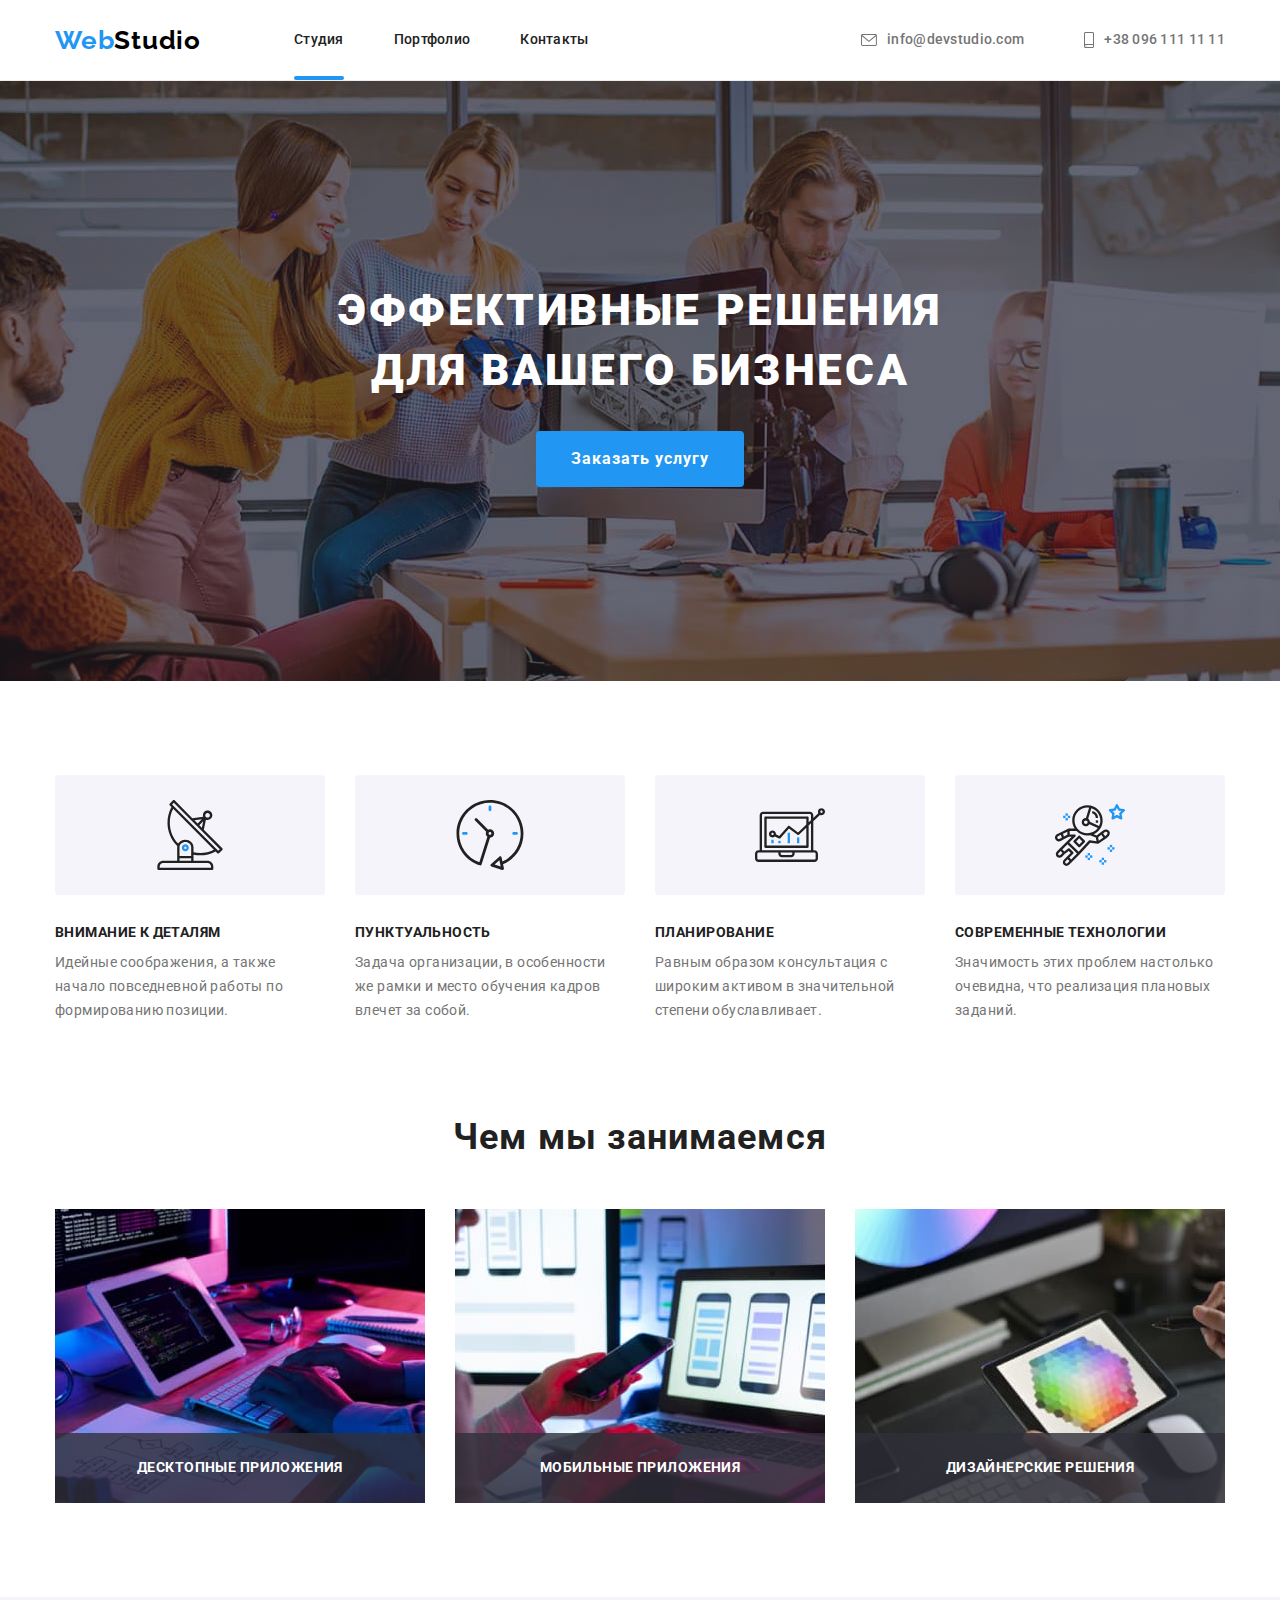
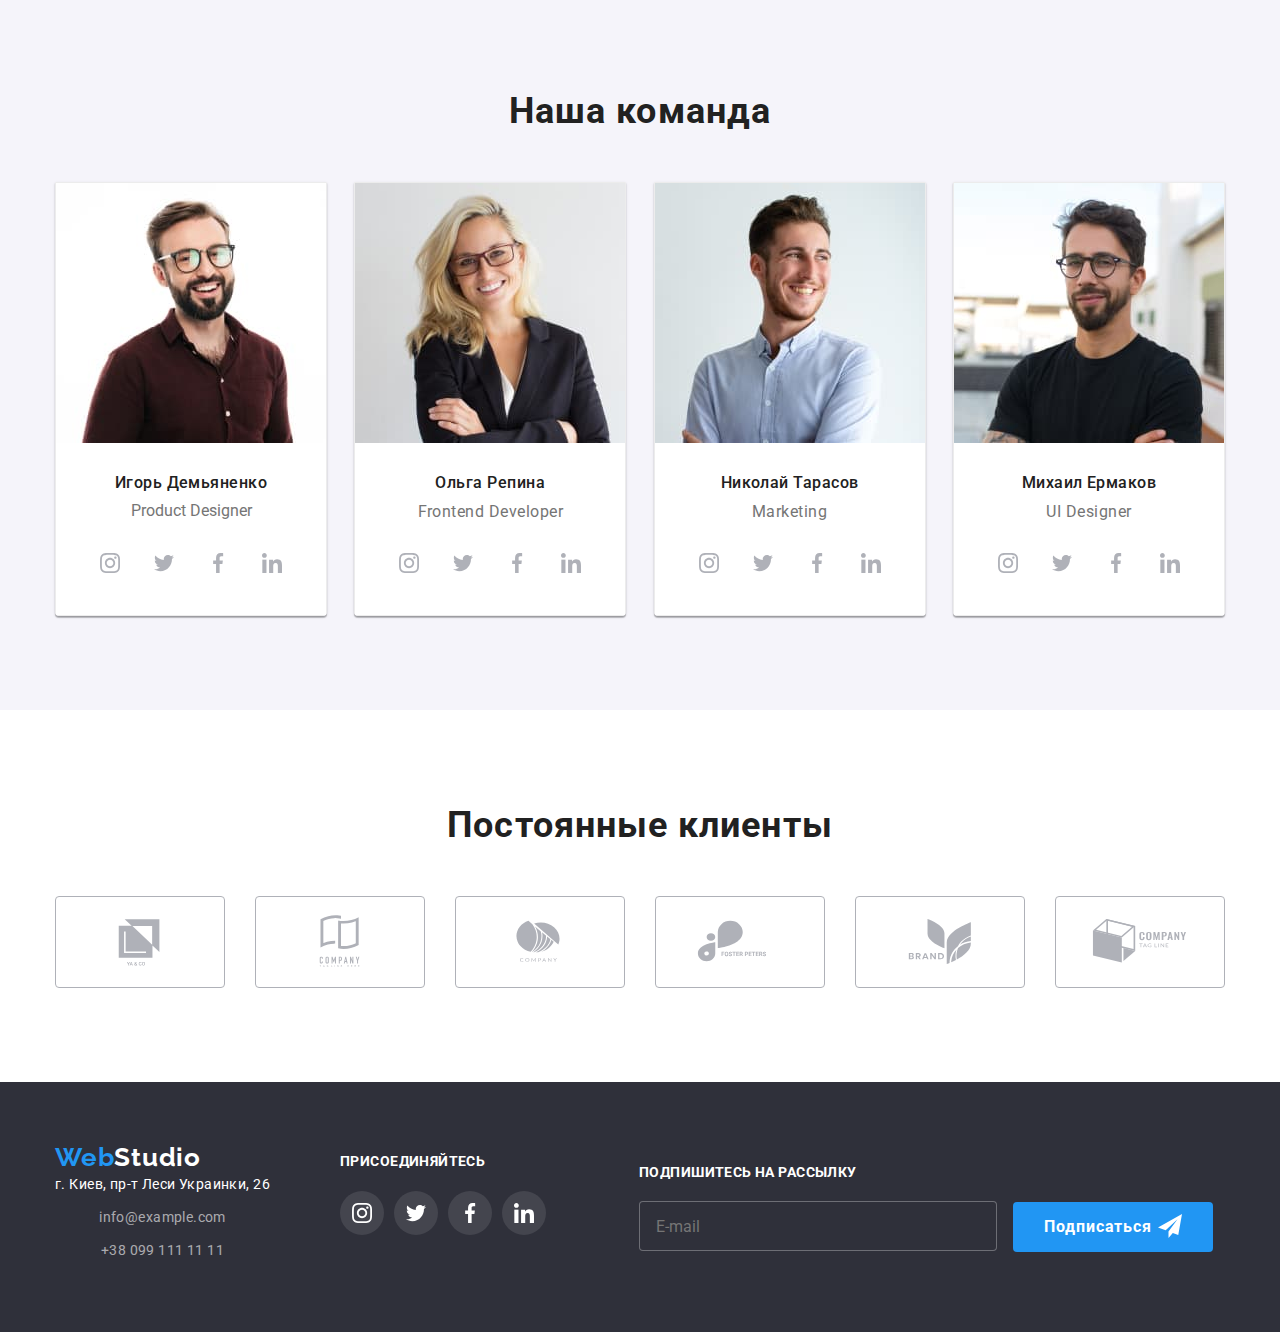
==== commit 1a57cec8: "PHOTO" ====
--- a/index.html
+++ b/index.html
@@ -451,7 +451,7 @@
                 </ul>
             </div>
         </section>
-        <section class="section customers">
+        <section class="section customers container">
             <div>
                 <h2 class="customers__title">Постоянные клиенты</h2>
                 <ul class="list customers__list">
@@ -514,7 +514,7 @@
 
     <footer class="footer-container">
         <div class="container footer">
-            <div>
+            <div class="footer__info">
                 <div class="footer__address">
                     <a class="logo link" href="" lang="en">Web<span class="logo-second logo-second--color">Studio</span></a>
                 </div>
--- a/css/main.min.css
+++ b/css/main.min.css
@@ -1 +1 @@
-h1,h2,h3,h4,p{margin-top:0;margin-bottom:0}ul,ol{padding:0;margin:0}img{display:block;height:100%;height:auto;width:100%;height:auto}button{cursor:pointer}.list{list-style:none}.link{text-decoration:none}body{font-family:"Roboto",sans-serif;color:#757575}.social-list__link-footer,.social-list__link,.social-list{display:flex;justify-content:center}@media screen and (max-width: 1199px){.section{padding-top:60px}.team,.portfolio,.work{padding-bottom:60px}}@media screen and (min-width: 1200px){.section{padding-top:94px}.team,.portfolio,.work{padding-bottom:94px}}.container{padding-left:15px;padding-right:15px;margin-left:auto;margin-right:auto}@media screen and (min-width: 480px){.container{width:480px}}@media screen and (min-width: 768px){.container{width:768px}}@media screen and (min-width: 1200px){.container{width:1200px}}.logo{font-family:"Raleway",sans-serif;font-weight:700;font-size:26px;line-height:1.19;letter-spacing:.03em;color:#2196f3}.logo-second{font-family:"Raleway",sans-serif;font-weight:700;font-size:26px;line-height:1.19;letter-spacing:.03em;color:#000}.logo-second--color{color:#fff}.main-nav{border-bottom:1px solid #ececec}@media screen and (max-width: 767px){.menu,.contact{display:none}}.page-header__container{display:flex;align-items:center;justify-content:space-between;padding-top:10px;padding-bottom:10px;max-height:60px}.mobile-menu-open{background-color:rgba(0,0,0,0);border:none;padding:0;line-height:0;color:#212121}@media screen and (min-width: 768px){.mobile-menu-open{display:none}.menu{display:flex;justify-content:space-between}.menu__item{position:relative}.menu .menu__item+.menu__item{margin-left:50px}.menu__link{font-family:"Roboto",sans-serif;font-weight:500;font-size:14px;line-height:1.14;letter-spacing:.02em;color:#212121;transition:color 250ms cubic-bezier(0.4, 0, 0.2, 1);display:block;padding-top:32px;padding-bottom:32px}.menu__link:hover,.menu__link:focus{color:#2196f3}.menu__link.link.current::after{content:"";display:inline-block;width:100%;height:4px;background:#2196f3;border-radius:2px;position:absolute;bottom:0;left:0;margin-bottom:0}.current{color:#2196f3}.page-header__container{display:flex;align-items:center;padding-top:0px;padding-bottom:0px;max-height:80px}.contact{display:flex;flex-direction:column;gap:10px}.contact__link-tel{font-weight:500;font-size:12px;line-height:1.17;letter-spacing:.02em}.contact__link{font-family:"Roboto",sans-serif;font-weight:500;font-size:12px;line-height:1.17;letter-spacing:.02em;color:#757575;transition:color 250ms cubic-bezier(0.4, 0, 0.2, 1);display:flex;align-items:center}.contact__link:hover,.contact__link:focus{color:#2196f3}.contact__icon-mail{width:14px;height:10px}.contact__icon-tel{width:10px;height:14px}.contact__icon{display:flex;margin-right:8px;fill:#757575;transition:fill 250ms cubic-bezier(0.4, 0, 0.2, 1)}.contact__link:hover .contact__icon,.contact__link:focus .contact__icon{fill:#2196f3}}@media screen and (min-width: 1200px){.menu{display:flex;margin-left:93px}.menu__link{font-family:"Roboto",sans-serif;font-weight:500;font-size:14px;line-height:1.14;letter-spacing:.02em;color:#212121;transition:color 250ms cubic-bezier(0.4, 0, 0.2, 1);display:block;padding-top:32px;padding-bottom:32px}.menu__link:hover,.menu__link:focus{color:#2196f3}.contact{display:flex;margin-left:auto;flex-direction:row}.contact__link-tel{margin-left:50px;font-size:14px;line-height:16px}.contact__link{font-size:14px;line-height:1.4;padding-top:32px;padding-bottom:32px;justify-content:center}.contact__icon-mail{width:16px;height:12px}.contact__icon-tel{width:10px;height:16px}.contact__icon{display:flex;margin-right:10px;fill:#757575;transition:fill 250ms cubic-bezier(0.4, 0, 0.2, 1)}.contact__link:hover .contact__icon,.contact__link:focus .contact__icon{fill:#2196f3}}@media screen and (max-width: 767px){.mobile-menu{position:fixed;top:0;left:0;width:100%;height:100%;z-index:3000;background:#fff;opacity:0;visibility:hidden;pointer-events:none;transition:opacity 250ms cubic-bezier(0.4, 0, 0.2, 1),visibility 250ms cubic-bezier(0.4, 0, 0.2, 1)}.mobile-menu.is-open{opacity:1;visibility:visible;pointer-events:auto}.mobile-menu__close-btn{position:absolute;top:10px;right:15px;background-color:rgba(0,0,0,0);border:none;padding:0;line-height:0}.mobile-menu__close-btn:hover .mobile-menu__close-icon,.mobile-menu__close-btn:focus .mobile-menu__close-icon{fill:#2196f3}.mobile-menu__close-icon{fill:#212121;transition:fill 250ms cubic-bezier(0.4, 0, 0.2, 1)}.mobile-menu__container{position:relative;padding-left:40px;padding-top:48px;padding-bottom:48px}.mobile-menu-list__item:not(:last-of-type){margin-bottom:32px}.mobile-menu__link{font-family:"Roboto",sans-serif;font-weight:500;font-size:40px;line-height:1.18;letter-spacing:.02em;color:#212121;transition:color 250ms cubic-bezier(0.4, 0, 0.2, 1);display:block}.mobile-menu__link:hover,.mobile-menu__link:focus{color:#2196f3}.mobile-menu-contact{margin-top:302px}.mobile-menu-contact__item:not(:last-of-type){margin-bottom:32px}.mobile-menu-contact__link-tel{font-family:"Roboto",sans-serif;font-weight:500;font-size:34px;line-height:1.18;letter-spacing:.02em;color:#2196f3}.mobile-menu-contact__link{font-family:"Roboto",sans-serif;font-weight:500;font-size:24px;line-height:1.17;letter-spacing:.02em;color:#757575}.mobile-menu-social__item:not(:last-child)::after{content:"";width:22px;height:0px;border:1px solid rgba(33,33,33,.2);transform:rotate(90deg);margin-right:10px}.mobile-menu-social{display:flex;margin-top:64px}.mobile-menu-social__link{font-family:"Roboto",sans-serif;font-weight:500;font-size:18px;line-height:1.22;letter-spacing:.02em;color:#2196f3;margin-right:10px}}@media screen and (min-width: 768px){.mobile-menu{display:none}}.hero{text-align:center;padding-top:200px;padding-bottom:200px;max-width:1600px;max-height:600px;margin-left:auto;margin-right:auto;background-image:linear-gradient(rgba(47, 48, 58, 0.4), rgba(47, 48, 58, 0.4)),url("../images-new/mobile/hero/hero-480/hero-480.jpg");background-color:#c4c4c4;background-size:cover;background-position:center;background-repeat:no-repeat}@media screen and (max-width: 1199px){.hero{padding-top:118px;padding-bottom:118px}}@media screen and (min-device-pixel-ratio: 2)and (max-width: 767px),screen and (min-resolution: 192dpi)and (max-width: 767px),screen and (min-resolution: 2dppx)and (max-width: 767px){.hero{background-image:linear-gradient(rgba(47, 48, 58, 0.4), rgba(47, 48, 58, 0.4)),url("../images-new/mobile/hero/hero-480/hero-480@2x.jpg")}}@media screen and (min-width: 768px){.hero{background-image:linear-gradient(rgba(47, 48, 58, 0.4), rgba(47, 48, 58, 0.4)),url("../images-new/tablet/hero/hero-768.jpg")}}@media screen and (min-device-pixel-ratio: 2)and (min-width: 768px),screen and (min-resolution: 192dpi)and (min-width: 768px),screen and (min-resolution: 2dppx)and (min-width: 768px){.hero{background-image:linear-gradient(rgba(47, 48, 58, 0.4), rgba(47, 48, 58, 0.4)),url("../images-new/tablet/hero/hero-768@2x.jpg")}}@media screen and (min-width: 1200px){.hero{background-image:linear-gradient(rgba(47, 48, 58, 0.4), rgba(47, 48, 58, 0.4)),url("../images-new/desktop/hero/hero-1600.jpg")}}@media screen and (min-device-pixel-ratio: 2)and (min-width: 1200px),screen and (min-resolution: 192dpi)and (min-width: 1200px),screen and (min-resolution: 2dppx)and (min-width: 1200px){.hero{background-image:linear-gradient(rgba(47, 48, 58, 0.4), rgba(47, 48, 58, 0.4)),url("../images-new/desktop/hero/hero-1600@2x.jpg")}}@media screen and (max-width: 767px){.hero__title{margin-top:0;margin-bottom:30px;font-family:"Roboto",sans-serif;font-weight:900;font-size:26px;line-height:1.62;text-align:center;letter-spacing:.06em;text-transform:uppercase;color:#fff}.hero__btn{font-family:"Roboto",sans-serif;font-weight:700;font-size:16px;line-height:1.88;letter-spacing:.06em;cursor:pointer;color:#fff;background-color:#2196f3;align-items:center;text-align:center;border-radius:4px;padding:10px 32px;min-width:200px;border:solid rgba(0,0,0,0);display:inline-block}}@media screen and (min-width: 768px){.hero__title{margin-top:0;margin-bottom:30px;font-family:"Roboto",sans-serif;font-weight:900;font-size:26px;line-height:1.62;text-align:center;letter-spacing:.06em;text-transform:uppercase;color:#fff}.hero__btn{font-family:"Roboto",sans-serif;font-weight:700;font-size:16px;line-height:1.88;letter-spacing:.06em;cursor:pointer;color:#fff;background-color:#2196f3;align-items:center;text-align:center;border-radius:4px;padding:10px 32px;min-width:200px;border:solid rgba(0,0,0,0);display:inline-block}}@media screen and (min-width: 1200px){.hero__title{margin-top:0;margin-bottom:30px;font-family:"Roboto",sans-serif;font-weight:900;font-size:44px;line-height:1.36;text-align:center;letter-spacing:.06em;text-transform:uppercase;color:#fff}.hero__btn{font-family:"Roboto",sans-serif;font-weight:700;font-size:16px;line-height:1.88;letter-spacing:.06em;cursor:pointer;color:#fff;background-color:#2196f3;align-items:center;text-align:center;border-radius:4px;padding:10px 32px;min-width:200px;border:solid rgba(0,0,0,0);display:inline-block}}.benefit__list{display:flex;flex-wrap:wrap;justify-content:space-between}@media screen and (max-width: 767px){.benefits__item{width:450px;margin-bottom:30px}.benefits__item:nth-child(4n){margin-bottom:0}.benefits{padding-bottom:60px}.benefits__title{font-weight:700;font-size:14px;line-height:1.14;letter-spacing:.03em;text-transform:uppercase;color:#212121;text-align:center;margin-top:0;margin-bottom:10px}.benefits__icon{display:flex;justify-content:center;align-items:center;height:120px;left:220px;top:774px;background:#f5f4fa;border-radius:4px;margin-bottom:30px}.benefits__text{font-size:14px;line-height:1.71;letter-spacing:.03em;margin-top:0;margin-bottom:0}}@media screen and (min-width: 768px){.benefits__item{width:354px;margin-bottom:30px}.benefits__item:nth-child(n+3){margin-bottom:0}.benefits__title{font-weight:700;font-size:14px;line-height:1.14;letter-spacing:.03em;text-transform:uppercase;color:#212121;text-align:left;margin-top:0;margin-bottom:10px}.benefits__icon{display:flex;justify-content:center;align-items:center;height:120px;left:220px;top:774px;background:#f5f4fa;border-radius:4px;margin-bottom:30px}.benefits__text{font-size:14px;line-height:1.71;letter-spacing:.03em;margin-top:0;margin-bottom:0}.benefits{padding-bottom:60px}}@media screen and (min-width: 1200px){.benefits__item{max-width:270px;margin-bottom:0;margin-right:30px}.benefits__item:nth-child(4n){margin-right:0}.benefits__title{width:270px;font-weight:700;font-size:14px;line-height:1.14;letter-spacing:.03em;text-transform:uppercase;color:#212121;margin-top:0;margin-bottom:10px}.benefits__icon{display:flex;justify-content:center;align-items:center;max-width:270px;height:120px;left:220px;top:774px;background:#f5f4fa;border-radius:4px;margin-bottom:30px}.benefits__text{font-size:14px;line-height:1.71;letter-spacing:.03em;margin-top:0;margin-bottom:0}.benefits{padding-bottom:0px}}.team{background-color:#f5f4fa}.team__list{display:flex;flex-wrap:wrap;text-align:center;justify-content:space-between}.team__item{border-radius:0px 0px 4px 4px;border:1px solid #ececec;box-shadow:0px 1px 3px rgba(0,0,0,.12),0px 1px 1px rgba(0,0,0,.14),0px 2px 1px rgba(0,0,0,.2)}.team__card{padding:30px;background:#fff}.team__employee-name{font-weight:500;font-size:16px;line-height:1.19;text-align:center;letter-spacing:.03em;color:#212121;margin-bottom:10px;margin-top:0}.team__job-title{font-weight:400;font-size:16px;line-height:1.19;text-align:center;letter-spacing:.03em;margin-bottom:16px;color:#757575}@media screen and (max-width: 767px){.team__item:not(:last-of-type){margin-bottom:30px}}@media screen and (max-width: 1199px){.work{display:none}}@media screen and (min-width: 1200px){.work__img{display:flex;flex-wrap:wrap}.work__item{margin-right:30px}.work__item:nth-child(3n){margin-right:0}.work__wrapper{position:relative}.work__overlay{position:absolute;bottom:0;font-weight:700;font-size:14px;line-height:1.14;text-align:center;letter-spacing:.03em;text-transform:uppercase;color:#fff;background-color:rgba(47,48,58,.8);display:flex;justify-content:center;align-items:center;width:370px;height:70px}}.social-list{gap:10px}.social-list__link{width:44px;height:44px;border-radius:50%;background-color:#fff;align-items:center;transition:background-color 250ms cubic-bezier(0.4, 0, 0.2, 1)}.social-list__link:hover,.social-list__link:focus{background-color:#2196f3}.social-list__icon{fill:#afb1b8;transition:fill 250ms cubic-bezier(0.4, 0, 0.2, 1)}.social-list__link:hover .social-list__icon,.social-list__link:focus .social-list__icon{fill:#fff}.social-list__item{margin-top:20px}.social-list__icon-footer{fill:#fff}.social-list__link-footer{width:44px;height:44px;border-radius:50%;background-color:rgba(255,255,255,.1);align-items:center;transition:background-color 250ms cubic-bezier(0.4, 0, 0.2, 1)}.social-list__link-footer:hover,.social-list__link-footer:focus{background-color:#2196f3}.subtitle{font-weight:700;font-size:36px;line-height:1.16;text-align:center;letter-spacing:.03em;color:#212121;margin-top:0}@media screen and (max-width: 1199px){.subtitle{margin-bottom:30px}}@media screen and (min-width: 1200px){.subtitle{margin-bottom:50px}}/*# sourceMappingURL=main.min.css.map */+h1,h2,h3,h4,p{margin-top:0;margin-bottom:0}ul,ol{padding:0;margin:0}img{display:block;height:100%;height:auto;width:100%;height:auto}button{cursor:pointer}.list{list-style:none}.link{text-decoration:none}body{font-family:"Roboto",sans-serif;color:#757575}.social-list__link-footer,.social-list__link,.social-list{display:flex;justify-content:center}@media screen and (max-width: 1199px){.section{padding-top:60px}.team,.portfolio,.work,.customers{padding-bottom:60px}}@media screen and (min-width: 1200px){.section{padding-top:94px}.team,.portfolio,.work,.customers{padding-bottom:94px}}.container{padding-left:15px;padding-right:15px;margin-left:auto;margin-right:auto}@media screen and (min-width: 480px){.container{width:480px}}@media screen and (min-width: 768px){.container{width:768px}}@media screen and (min-width: 1200px){.container{width:1200px}}@media screen and (max-width: 1199px){.logo{font-family:"Raleway",sans-serif;font-weight:700;font-size:24px;line-height:1.17;letter-spacing:.03em;color:#2196f3}.logo-second{font-family:"Raleway",sans-serif;font-weight:700;font-size:24px;line-height:1.17;letter-spacing:.03em;color:#000}.logo-second--color{color:#fff}}@media screen and (min-width: 1200px){.logo{font-family:"Raleway",sans-serif;font-weight:700;font-size:26px;line-height:1.19;letter-spacing:.03em;color:#2196f3}.logo-second{font-family:"Raleway",sans-serif;font-weight:700;font-size:26px;line-height:1.19;letter-spacing:.03em;color:#000}.logo-second--color{color:#fff}}.main-nav{border-bottom:1px solid #ececec}@media screen and (max-width: 767px){.menu,.contact{display:none}}.page-header__container{display:flex;align-items:center;justify-content:space-between;padding-top:10px;padding-bottom:10px;max-height:60px}.mobile-menu-open{background-color:rgba(0,0,0,0);border:none;padding:0;line-height:0;color:#212121}@media screen and (min-width: 768px){.mobile-menu-open{display:none}.menu{display:flex;justify-content:space-between}.menu__item{position:relative}.menu .menu__item+.menu__item{margin-left:50px}.menu__link{font-family:"Roboto",sans-serif;font-weight:500;font-size:14px;line-height:1.14;letter-spacing:.02em;color:#212121;transition:color 250ms cubic-bezier(0.4, 0, 0.2, 1);display:block;padding-top:32px;padding-bottom:32px}.menu__link:hover,.menu__link:focus{color:#2196f3}.menu__link.link.current::after{content:"";display:inline-block;width:100%;height:4px;background:#2196f3;border-radius:2px;position:absolute;bottom:0;left:0;margin-bottom:0}.current{color:#2196f3}.page-header__container{display:flex;align-items:center;padding-top:0px;padding-bottom:0px;max-height:80px}.contact{display:flex;flex-direction:column;gap:10px}.contact__link-tel{font-weight:500;font-size:12px;line-height:1.17;letter-spacing:.02em}.contact__link{font-family:"Roboto",sans-serif;font-weight:500;font-size:12px;line-height:1.17;letter-spacing:.02em;color:#757575;transition:color 250ms cubic-bezier(0.4, 0, 0.2, 1);display:flex;align-items:center}.contact__link:hover,.contact__link:focus{color:#2196f3}.contact__icon-mail{width:14px;height:10px}.contact__icon-tel{width:10px;height:14px}.contact__icon{display:flex;margin-right:8px;fill:#757575;transition:fill 250ms cubic-bezier(0.4, 0, 0.2, 1)}.contact__link:hover .contact__icon,.contact__link:focus .contact__icon{fill:#2196f3}}@media screen and (min-width: 1200px){.menu{display:flex;margin-left:93px}.menu__link{font-family:"Roboto",sans-serif;font-weight:500;font-size:14px;line-height:1.14;letter-spacing:.02em;color:#212121;transition:color 250ms cubic-bezier(0.4, 0, 0.2, 1);display:block;padding-top:32px;padding-bottom:32px}.menu__link:hover,.menu__link:focus{color:#2196f3}.contact{display:flex;margin-left:auto;flex-direction:row}.contact__link-tel{margin-left:50px;font-size:14px;line-height:16px}.contact__link{font-size:14px;line-height:1.4;padding-top:32px;padding-bottom:32px;justify-content:center}.contact__icon-mail{width:16px;height:12px}.contact__icon-tel{width:10px;height:16px}.contact__icon{display:flex;margin-right:10px;fill:#757575;transition:fill 250ms cubic-bezier(0.4, 0, 0.2, 1)}.contact__link:hover .contact__icon,.contact__link:focus .contact__icon{fill:#2196f3}}@media screen and (max-width: 767px){.mobile-menu{position:fixed;top:0;left:0;width:100%;height:100%;z-index:3000;background:#fff;opacity:0;visibility:hidden;pointer-events:none;transition:opacity 250ms cubic-bezier(0.4, 0, 0.2, 1),visibility 250ms cubic-bezier(0.4, 0, 0.2, 1)}.mobile-menu.is-open{opacity:1;visibility:visible;pointer-events:auto}.mobile-menu__close-btn{position:absolute;top:10px;right:15px;background-color:rgba(0,0,0,0);border:none;padding:0;line-height:0}.mobile-menu__close-btn:hover .mobile-menu__close-icon,.mobile-menu__close-btn:focus .mobile-menu__close-icon{fill:#2196f3}.mobile-menu__close-icon{fill:#212121;transition:fill 250ms cubic-bezier(0.4, 0, 0.2, 1)}.mobile-menu__container{position:relative;padding-left:40px;padding-top:48px;padding-bottom:48px}.mobile-menu-list__item:not(:last-of-type){margin-bottom:32px}.mobile-menu__link{font-family:"Roboto",sans-serif;font-weight:500;font-size:40px;line-height:1.18;letter-spacing:.02em;color:#212121;transition:color 250ms cubic-bezier(0.4, 0, 0.2, 1);display:block}.mobile-menu__link:hover,.mobile-menu__link:focus{color:#2196f3}.mobile-menu-contact{margin-top:302px}.mobile-menu-contact__item:not(:last-of-type){margin-bottom:32px}.mobile-menu-contact__link-tel{font-family:"Roboto",sans-serif;font-weight:500;font-size:34px;line-height:1.18;letter-spacing:.02em;color:#2196f3}.mobile-menu-contact__link{font-family:"Roboto",sans-serif;font-weight:500;font-size:24px;line-height:1.17;letter-spacing:.02em;color:#757575}.mobile-menu-social__item:not(:last-child)::after{content:"";width:22px;height:0px;border:1px solid rgba(33,33,33,.2);transform:rotate(90deg);margin-right:10px}.mobile-menu-social{display:flex;margin-top:64px}.mobile-menu-social__link{font-family:"Roboto",sans-serif;font-weight:500;font-size:18px;line-height:1.22;letter-spacing:.02em;color:#2196f3;margin-right:10px}}@media screen and (min-width: 768px){.mobile-menu{display:none}}.hero{text-align:center;padding-top:200px;padding-bottom:200px;max-width:1600px;max-height:600px;margin-left:auto;margin-right:auto;background-image:linear-gradient(rgba(47, 48, 58, 0.4), rgba(47, 48, 58, 0.4)),url("../images-new/mobile/hero/hero-480/hero-480.jpg");background-color:#c4c4c4;background-size:cover;background-position:center;background-repeat:no-repeat}@media screen and (max-width: 1199px){.hero{padding-top:118px;padding-bottom:118px}}@media screen and (min-device-pixel-ratio: 2)and (max-width: 767px),screen and (min-resolution: 192dpi)and (max-width: 767px),screen and (min-resolution: 2dppx)and (max-width: 767px){.hero{background-image:linear-gradient(rgba(47, 48, 58, 0.4), rgba(47, 48, 58, 0.4)),url("../images-new/mobile/hero/hero-480/hero-480@2x.jpg")}}@media screen and (min-width: 768px){.hero{background-image:linear-gradient(rgba(47, 48, 58, 0.4), rgba(47, 48, 58, 0.4)),url("../images-new/tablet/hero/hero-768.jpg")}}@media screen and (min-device-pixel-ratio: 2)and (min-width: 768px),screen and (min-resolution: 192dpi)and (min-width: 768px),screen and (min-resolution: 2dppx)and (min-width: 768px){.hero{background-image:linear-gradient(rgba(47, 48, 58, 0.4), rgba(47, 48, 58, 0.4)),url("../images-new/tablet/hero/hero-768@2x.jpg")}}@media screen and (min-width: 1200px){.hero{background-image:linear-gradient(rgba(47, 48, 58, 0.4), rgba(47, 48, 58, 0.4)),url("../images-new/desktop/hero/hero-1600.jpg")}}@media screen and (min-device-pixel-ratio: 2)and (min-width: 1200px),screen and (min-resolution: 192dpi)and (min-width: 1200px),screen and (min-resolution: 2dppx)and (min-width: 1200px){.hero{background-image:linear-gradient(rgba(47, 48, 58, 0.4), rgba(47, 48, 58, 0.4)),url("../images-new/desktop/hero/hero-1600@2x.jpg")}}@media screen and (max-width: 767px){.hero__title{margin-top:0;margin-bottom:30px;font-family:"Roboto",sans-serif;font-weight:900;font-size:26px;line-height:1.62;text-align:center;letter-spacing:.06em;text-transform:uppercase;color:#fff}.hero__btn{font-family:"Roboto",sans-serif;font-weight:700;font-size:16px;line-height:1.88;letter-spacing:.06em;cursor:pointer;color:#fff;background-color:#2196f3;align-items:center;text-align:center;border-radius:4px;padding:10px 32px;min-width:200px;border:solid rgba(0,0,0,0);display:inline-block}}@media screen and (min-width: 768px){.hero__title{margin-top:0;margin-bottom:30px;font-family:"Roboto",sans-serif;font-weight:900;font-size:26px;line-height:1.62;text-align:center;letter-spacing:.06em;text-transform:uppercase;color:#fff}.hero__btn{font-family:"Roboto",sans-serif;font-weight:700;font-size:16px;line-height:1.88;letter-spacing:.06em;cursor:pointer;color:#fff;background-color:#2196f3;align-items:center;text-align:center;border-radius:4px;padding:10px 32px;min-width:200px;border:solid rgba(0,0,0,0);display:inline-block}}@media screen and (min-width: 1200px){.hero__title{margin-top:0;margin-bottom:30px;font-family:"Roboto",sans-serif;font-weight:900;font-size:44px;line-height:1.36;text-align:center;letter-spacing:.06em;text-transform:uppercase;color:#fff}.hero__btn{font-family:"Roboto",sans-serif;font-weight:700;font-size:16px;line-height:1.88;letter-spacing:.06em;cursor:pointer;color:#fff;background-color:#2196f3;align-items:center;text-align:center;border-radius:4px;padding:10px 32px;min-width:200px;border:solid rgba(0,0,0,0);display:inline-block}}.backdrop{position:fixed;left:0;top:0;z-index:100;width:100%;height:100%;background-color:rgba(0,0,0,.2);transform:scale(1);transition:transform 250ms cubic-bezier(0.4, 0, 0.2, 1),opacity 250ms cubic-bezier(0.4, 0, 0.2, 1),visibility 250ms cubic-bezier(0.4, 0, 0.2, 1)}.backdrop.is-hidden{transform:scale(0);opacity:0;pointer-events:none}.modal{width:528px;height:581px;background:#fff;box-shadow:0px 1px 3px rgba(0,0,0,.12),0px 1px 1px rgba(0,0,0,.14),0px 2px 1px rgba(0,0,0,.2);border-radius:4px;position:absolute;top:50%;left:50%;transform:translate(-50%, -50%);padding:40px}.modal__close-btn{width:30px;height:30px;background-color:rgba(0,0,0,0);border:1px solid rgba(0,0,0,.1);padding:0;border-radius:50%;display:flex;justify-content:center;align-items:center;position:absolute;top:8px;right:8px}.modal__close-btn:hover .modal__close-icon,.modal__close-btn:focus .modal__close-icon{fill:#2196f3}.modal__close-icon{fill:#000;transition:fill 250ms cubic-bezier(0.4, 0, 0.2, 1)}.feedback{font-weight:700;font-size:20px;line-height:1.15;text-align:center;letter-spacing:.03em;color:#212121;margin-bottom:12px}.modal-form{display:flex;flex-direction:column}.modal-form__input-wrapper{display:block;position:relative}.modal-form__input{border:1px solid rgba(33,33,33,.2);border-radius:4px;font-weight:400;font-size:14px;line-height:1.17;letter-spacing:.01em;border-color:rgba(33,33,33,.2);transition:border-color 250ms cubic-bezier(0.4, 0, 0.2, 1);width:100%;height:40px;padding-left:42px}.modal-form__input:focus{outline:none;border-color:#2196f3}.modal-form__input-desc{display:block;font-weight:400;font-size:12px;line-height:1.17;letter-spacing:.01em;color:#757575;display:block;margin-bottom:4px}.modal-form__field{margin-bottom:10px}.modal-form__check-desc{font-weight:400;font-size:14px;line-height:1.71;letter-spacing:.03em;color:#757575;margin-bottom:30px;display:flex;align-items:center;justify-content:center}.modal-form__input-icon{position:absolute;top:50%;left:12px;transform:translateY(-50%);width:18px;height:18px;fill:#212121;transition:fill 250ms cubic-bezier(0.4, 0, 0.2, 1)}.modal-form__input:focus+.modal-form__input-icon{fill:#2196f3}.modal-form__message{resize:none;width:100%;height:120px;border-color:1px solid rgba(33,33,33,.2);border:1px solid rgba(33,33,33,.2);border-radius:4px;padding:12px 16px;margin-bottom:10px;transition:border-color 250ms cubic-bezier(0.4, 0, 0.2, 1)}.modal-form__message::placeholder{font-weight:400;font-size:12px;line-height:1.17;letter-spacing:.01em;color:rgba(117,117,117,.5)}.modal-form__message:focus{outline:none;border-color:#2196f3}.modal-form__check-desc::before{content:"";display:inline-block;width:16px;height:15px;border:2px solid #212121;cursor:pointer;border-radius:2px;margin-right:7px}.modal-form__check:checked+.modal-form__check-desc::before{background-image:url(../images/icon/check.svg);background-position:center;background-repeat:no-repeat;background-color:#2196f3;background-size:contain;border-color:#2196f3}.visually-hidden{position:absolute;width:1px;height:1px;margin:-1px;padding:0;overflow:hidden;border:0;clip:rect(0 0 0 0)}.modal-form__submit{font-family:"Roboto",sans-serif;font-weight:700;font-size:16px;line-height:1.88;letter-spacing:.06em;cursor:pointer;color:#fff;background-color:#2196f3;border-radius:4px;min-width:200px;height:50px;border:solid rgba(0,0,0,0);margin-bottom:40px;box-shadow:0px 4px 4px rgba(0,0,0,.25);display:flex;align-items:center;text-align:center;align-self:center;justify-content:center;padding:10px 32px;min-width:200px;transition:background-color 250ms cubic-bezier(0.4, 0, 0.2, 1),box-shadow 250ms cubic-bezier(0.4, 0, 0.2, 1)}.modal-form__submit:hover,.modal-form__submit:focus{background-color:#188ce8;box-shadow:0px 4px 4px rgba(0,0,0,.15)}.modal-form__check-desc-link{color:#2196f3}.benefit__list{display:flex;flex-wrap:wrap;justify-content:space-between}@media screen and (max-width: 767px){.benefits__item{width:450px;margin-bottom:30px}.benefits__item:nth-child(4n){margin-bottom:0}.benefits{padding-bottom:60px}.benefits__title{font-weight:700;font-size:14px;line-height:1.14;letter-spacing:.03em;text-transform:uppercase;color:#212121;text-align:center;margin-top:0;margin-bottom:10px}.benefits__icon{display:flex;justify-content:center;align-items:center;height:120px;left:220px;top:774px;background:#f5f4fa;border-radius:4px;margin-bottom:30px}.benefits__text{font-size:14px;line-height:1.71;letter-spacing:.03em;margin-top:0;margin-bottom:0}}@media screen and (min-width: 768px){.benefits__item{width:354px;margin-bottom:30px}.benefits__item:nth-child(n+3){margin-bottom:0}.benefits__title{font-weight:700;font-size:14px;line-height:1.14;letter-spacing:.03em;text-transform:uppercase;color:#212121;text-align:left;margin-top:0;margin-bottom:10px}.benefits__icon{display:flex;justify-content:center;align-items:center;height:120px;left:220px;top:774px;background:#f5f4fa;border-radius:4px;margin-bottom:30px}.benefits__text{font-size:14px;line-height:1.71;letter-spacing:.03em;margin-top:0;margin-bottom:0}.benefits{padding-bottom:60px}}@media screen and (min-width: 1200px){.benefits__item{max-width:270px;margin-bottom:0;margin-right:30px}.benefits__item:nth-child(4n){margin-right:0}.benefits__title{width:270px;font-weight:700;font-size:14px;line-height:1.14;letter-spacing:.03em;text-transform:uppercase;color:#212121;margin-top:0;margin-bottom:10px}.benefits__icon{display:flex;justify-content:center;align-items:center;max-width:270px;height:120px;left:220px;top:774px;background:#f5f4fa;border-radius:4px;margin-bottom:30px}.benefits__text{font-size:14px;line-height:1.71;letter-spacing:.03em;margin-top:0;margin-bottom:0}.benefits{padding-bottom:0px}}.team{background-color:#f5f4fa}.team__list{display:flex;flex-wrap:wrap;text-align:center;justify-content:space-between}.team__item{border-radius:0px 0px 4px 4px;border:1px solid #ececec;box-shadow:0px 1px 3px rgba(0,0,0,.12),0px 1px 1px rgba(0,0,0,.14),0px 2px 1px rgba(0,0,0,.2)}.team__card{padding:30px;background:#fff}.team__employee-name{font-weight:500;font-size:16px;line-height:1.19;text-align:center;letter-spacing:.03em;color:#212121;margin-bottom:10px;margin-top:0}.team__job-title{font-weight:400;font-size:16px;line-height:1.19;text-align:center;letter-spacing:.03em;margin-bottom:16px;color:#757575}@media screen and (max-width: 767px){.team__item:not(:last-of-type){margin-bottom:30px}}@media screen and (min-width: 768px){.team__item:nth-child(-n+2){margin-bottom:30px}}@media screen and (min-width: 1200px){.team__item:nth-child(-n+2){margin-bottom:0px}}@media screen and (max-width: 1199px){.work{display:none}}@media screen and (min-width: 1200px){.work__img{display:flex;flex-wrap:wrap}.work__item{margin-right:30px}.work__item:nth-child(3n){margin-right:0}.work__wrapper{position:relative}.work__overlay{position:absolute;bottom:0;font-weight:700;font-size:14px;line-height:1.14;text-align:center;letter-spacing:.03em;text-transform:uppercase;color:#fff;background-color:rgba(47,48,58,.8);display:flex;justify-content:center;align-items:center;width:370px;height:70px}}.social-list{gap:10px}.social-list__link{width:44px;height:44px;border-radius:50%;background-color:#fff;align-items:center;transition:background-color 250ms cubic-bezier(0.4, 0, 0.2, 1)}.social-list__link:hover,.social-list__link:focus{background-color:#2196f3}.social-list__icon{fill:#afb1b8;transition:fill 250ms cubic-bezier(0.4, 0, 0.2, 1)}.social-list__link:hover .social-list__icon,.social-list__link:focus .social-list__icon{fill:#fff}.social-list__item{margin-top:20px}.social-list__icon-footer{fill:#fff}.social-list__link-footer{width:44px;height:44px;border-radius:50%;background-color:rgba(255,255,255,.1);align-items:center;transition:background-color 250ms cubic-bezier(0.4, 0, 0.2, 1)}.social-list__link-footer:hover,.social-list__link-footer:focus{background-color:#2196f3}.customers__link{display:flex;justify-content:center;width:100%;height:100%;align-items:center;fill:#afb1b8;border:1px solid #afb1b8;border-radius:4px;transition:fill 250ms cubic-bezier(0.4, 0, 0.2, 1),border-color 250ms cubic-bezier(0.4, 0, 0.2, 1)}.customers__link:hover,.customers__link:focus{fill:#2196f3;border-color:#2196f3}.customers__list{margin:-15px}@media screen and (max-width: 767px){.customers__list{display:flex;flex-wrap:wrap}}@media screen and (min-width: 768px){.customers__list{display:flex;flex-wrap:wrap}}@media screen and (min-width: 1200px){.customers__list{display:flex;justify-content:space-between;flex-wrap:nowrap}}.customers__item{width:170px;height:92px}@media screen and (max-width: 767px){.customers__item{display:flex;flex-wrap:wrap;width:100%;width:calc((100% - 60px)/2);margin:15px}}@media screen and (min-width: 768px){.customers__item{display:flex;flex-wrap:wrap;width:226px;width:calc((100% - 180px)/3);margin:15px;width:226px}}@media screen and (max-width: 767px){.customers__title{font-weight:700;font-size:28px;line-height:1.18;text-align:center;letter-spacing:.03em;color:#212121;margin-bottom:30px}}@media screen and (min-width: 768px){.customers__title{font-weight:700;font-size:28px;line-height:1.18;text-align:center;letter-spacing:.03em;color:#212121;margin-bottom:30px}}@media screen and (min-width: 1200px){.customers__title{font-weight:700;font-size:36px;line-height:1.17;text-align:center;letter-spacing:.03em;color:#212121;margin-bottom:50px}}.subtitle{font-weight:700;text-align:center;letter-spacing:.03em;color:#212121;margin-top:0}@media screen and (max-width: 1199px){.subtitle{margin-bottom:30px;font-size:28px;line-height:1.18}}@media screen and (min-width: 1200px){.subtitle{margin-bottom:50px;font-size:36px;line-height:1.16}}.footer__address-link{display:inline-block;margin-bottom:9px;font-family:"Roboto",sans-serif;font-style:normal;font-weight:400;font-size:14px;line-height:1.71;letter-spacing:.03em;color:#fff;transition:color 250ms cubic-bezier(0.4, 0, 0.2, 1)}.footer__address-link:hover,.footer__address-link:focus{color:#2196f3}.footer__contact{display:inline-block;margin-bottom:9px;font-family:"Roboto",sans-serif;font-style:normal;font-weight:400;font-size:14px;line-height:1.71;letter-spacing:.03em;color:rgba(255,255,255,.6);transition:color 250ms cubic-bezier(0.4, 0, 0.2, 1)}.footer__contact:hover,.footer__contact:focus{color:#2196f3}.footer-container{padding-top:60px;padding-bottom:60px;background-color:#2f303a}.fotter__join-in-title{font-style:normal;font-weight:700;font-size:14px;line-height:1.14;letter-spacing:.03em;text-transform:uppercase;color:#fff}@media screen and (max-width: 767px){.footer__join-in{display:block;width:206px;margin:auto;margin-top:60px;margin-bottom:60px}.footer{text-align:center}.footer__address{text-align:center;margin-bottom:20px}}@media screen and (min-width: 768px){.footer{display:flex;flex-wrap:wrap;align-items:baseline;text-align:center}.footer__join-in{display:block;width:206px}.footer__address{margin-left:76px;text-align:center}.address-list{text-align:center}}@media screen and (min-width: 1200px){.footer{display:flex;align-items:baseline;text-align:left}.footer__join-in{display:block;width:206px;margin-left:70px}.footer-container{display:flex;align-items:baseline}.footer__address{display:inline-block;margin-left:0;text-align:inherit}}.footer__subscribe{font-family:"Roboto";font-style:normal;font-weight:700;font-size:14px;line-height:16px;letter-spacing:.03em;text-transform:uppercase;color:#fff}.footer__subscribe-form{position:relative}.fotter__subscribe-form-input{padding-left:16px}.fotter__subscribe-form-input:focus+.footer__subscribe-form-label{color:#fff}.footer__subscribe-form-label{position:absolute;bottom:15px;left:16px}.fotter__subscribe-form-input:focus+.footer__subscribe-form-label{color:#fff}.fotter__button-subscribe{position:relative;border-radius:4px;margin-top:20px;margin-left:12px;min-width:200px;height:50px;border:solid rgba(0,0,0,0);display:inline-block;padding-right:36px;color:#fff;background-color:#2196f3;font-family:inherit;font-weight:700;font-size:16px;line-height:1.9;align-items:center;text-align:center;letter-spacing:.06em;cursor:pointer}.fotter__button-subscribe::after{position:absolute;right:10px;content:"";background-size:contain;display:inline-block;width:24px;height:24px;margin-top:2px;margin-right:18px;margin-left:10px;background-image:url(../images/icon/icon-send.svg)}@media screen and (max-width: 767px){.fotter__form{margin:auto}.footer__subscribe-form{margin:auto}.footer__subscribe-form-label{width:100%}.fotter__form input{margin-top:20px;width:100%;height:50px;border:1px solid rgba(255,255,255,.3);background-color:#2f303a;border-radius:4px;color:#fff;border-color:rgba(255,255,255,.3)}.fotter__button-subscribe{position:relative;border-radius:4px;margin-top:20px;margin-left:0px;min-width:200px;height:50px;border:solid rgba(0,0,0,0);display:inline-block;padding-right:36px;color:#fff;background-color:#2196f3;font-family:inherit;font-weight:700;font-size:16px;line-height:1.9;align-items:center;text-align:center;letter-spacing:.06em;cursor:pointer}}@media screen and (min-width: 767px){.fotter__form{margin:auto}.footer__subscribe-form{margin:auto}.footer__subscribe-form-label{width:100%}.fotter__form input{margin-top:20px;width:100%;height:50px;border:1px solid rgba(255,255,255,.3);background-color:#2f303a;border-radius:4px;color:#fff;border-color:rgba(255,255,255,.3)}.fotter__button-subscribe{position:relative;border-radius:4px;margin-top:20px;margin-left:0px;min-width:200px;height:50px;border:solid rgba(0,0,0,0);display:inline-block;padding-right:36px;color:#fff;background-color:#2196f3;font-family:inherit;font-weight:700;font-size:16px;line-height:1.9;align-items:center;text-align:center;letter-spacing:.06em;cursor:pointer}}@media screen and (min-width: 1200px){.footer__subscribe{font-family:"Roboto";font-style:normal;font-weight:700;font-size:14px;line-height:16px;letter-spacing:.03em;text-transform:uppercase;color:#fff}.footer__subscribe-form{position:relative}.fotter__subscribe-form-input{padding-left:16px}.fotter__subscribe-form-input:focus+.footer__subscribe-form-label{color:#fff}.footer__subscribe-form-label{position:absolute;bottom:15px;left:16px}.fotter__subscribe-form-input:focus+.footer__subscribe-form-label{color:#fff}.fotter__form{margin-left:93px}.fotter__form input{margin-top:20px;width:358px;height:50px;border:1px solid rgba(255,255,255,.3);background-color:#2f303a;border-radius:4px;color:#fff;border-color:rgba(255,255,255,.3)}.fotter__button-subscribe{position:relative;border-radius:4px;margin-top:20px;margin-left:12px;min-width:200px;height:50px;border:solid rgba(0,0,0,0);display:inline-block;padding-right:36px;color:#fff;background-color:#2196f3;font-family:inherit;font-weight:700;font-size:16px;line-height:1.9;align-items:center;text-align:center;letter-spacing:.06em;cursor:pointer}.fotter__button-subscribe::after{position:absolute;right:10px;content:"";background-size:contain;display:inline-block;width:24px;height:24px;margin-top:2px;margin-right:18px;margin-left:10px;background-image:url(../images/icon/icon-send.svg)}}/*# sourceMappingURL=main.min.css.map */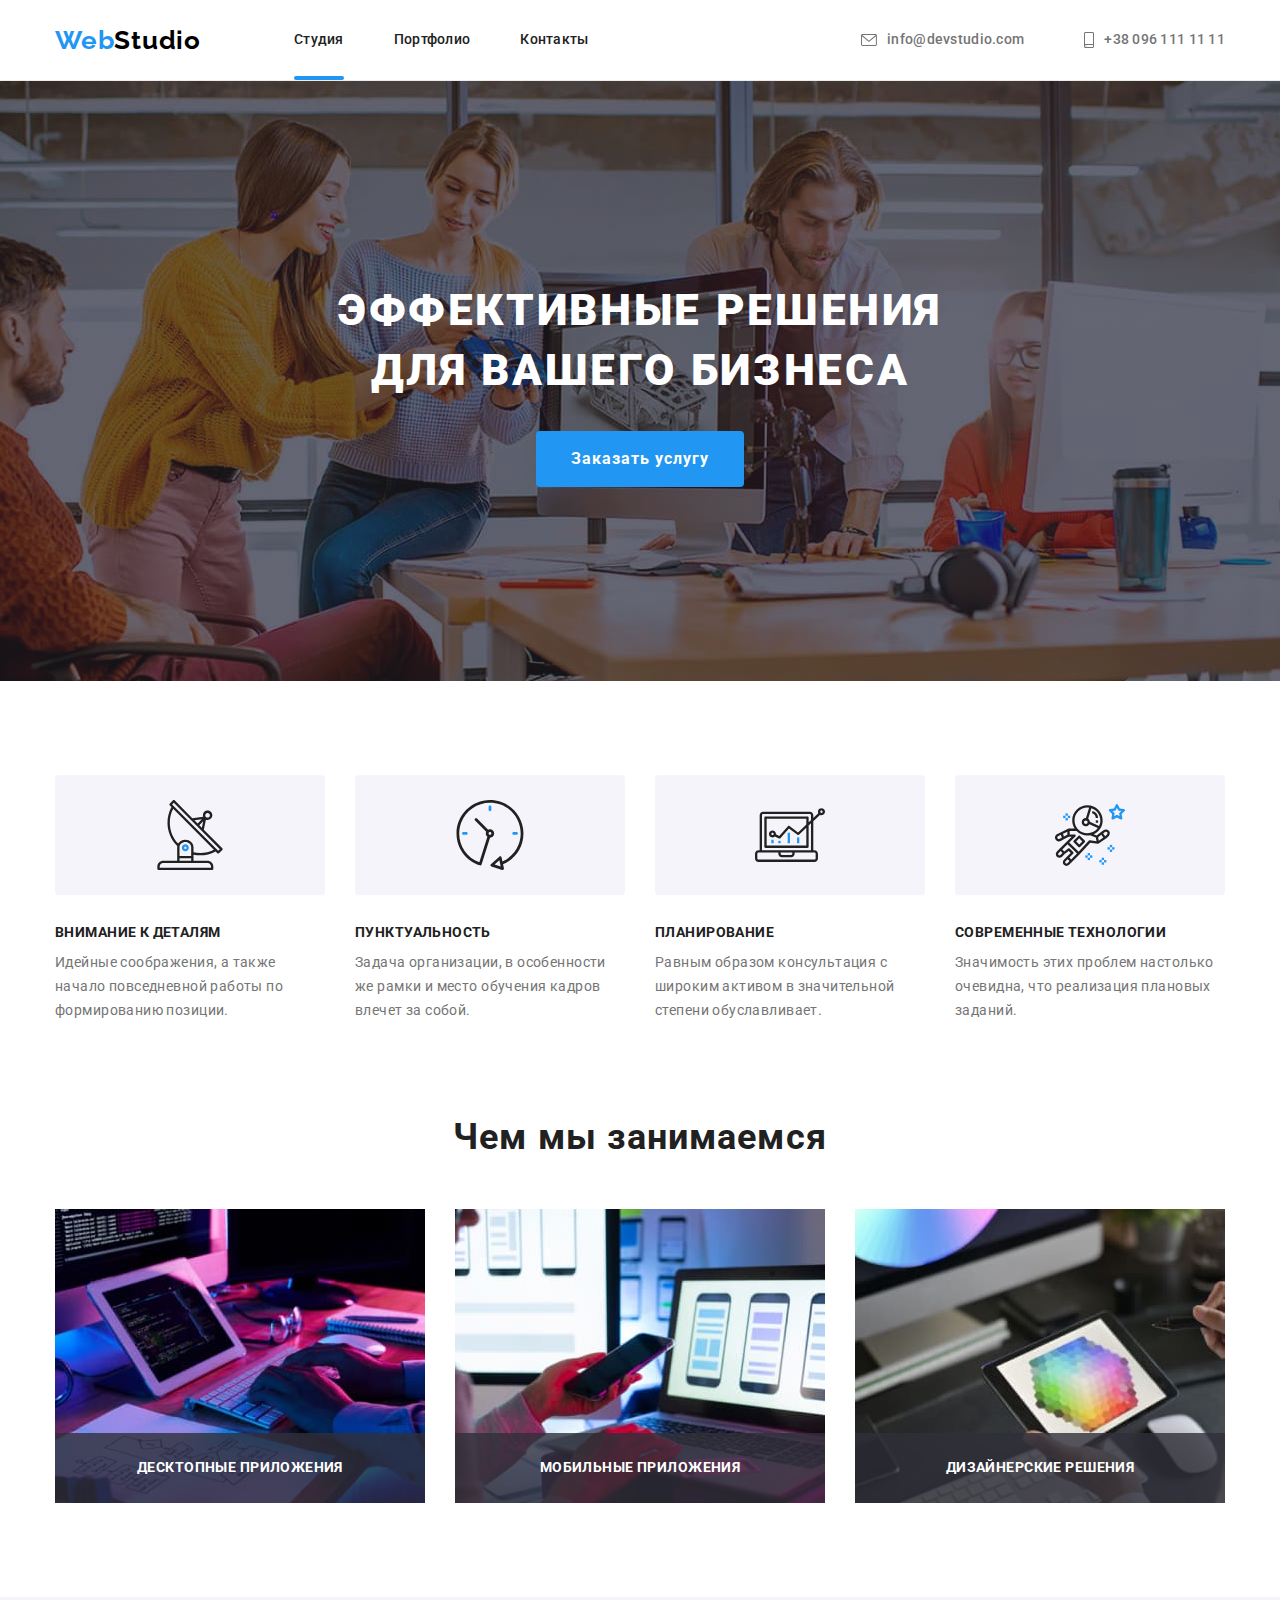
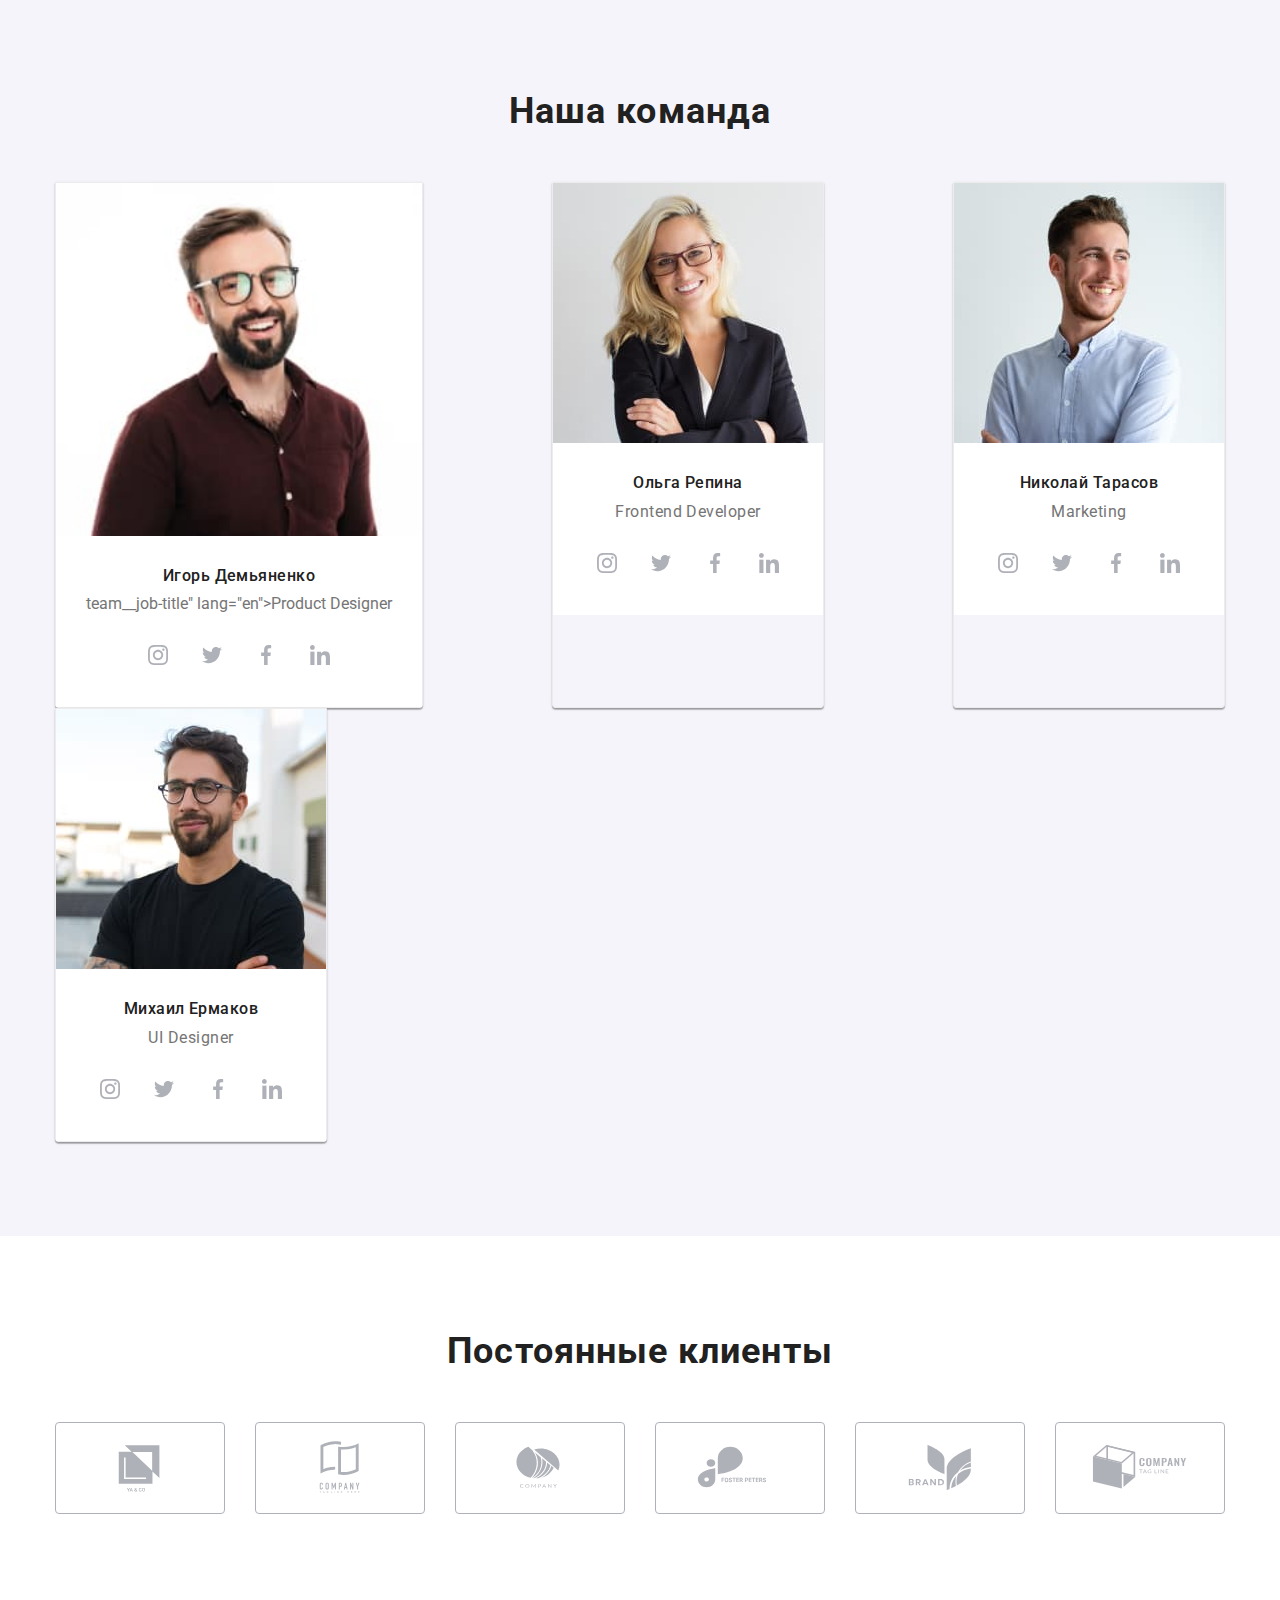
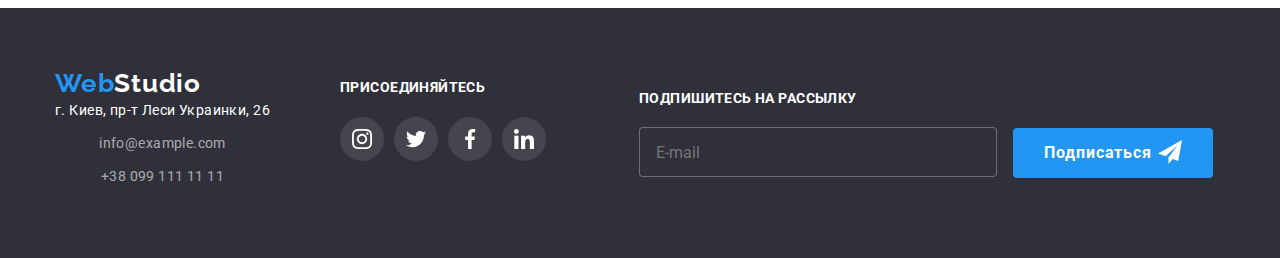
==== commit 1b78f42f: "fix-val" ====
--- a/index.html
+++ b/index.html
@@ -242,7 +242,7 @@
 
                         <div class="team__card">
                             <h3 class="team__employee-name">Игорь Демьяненко</h3>
-                            <pteam__job-title" lang="en">Product Designer</p>
+                            <p>team__job-title" lang="en">Product Designer</p>
                             
                            <ul class="social-list list social-list__item">
                             <li class="item-social">
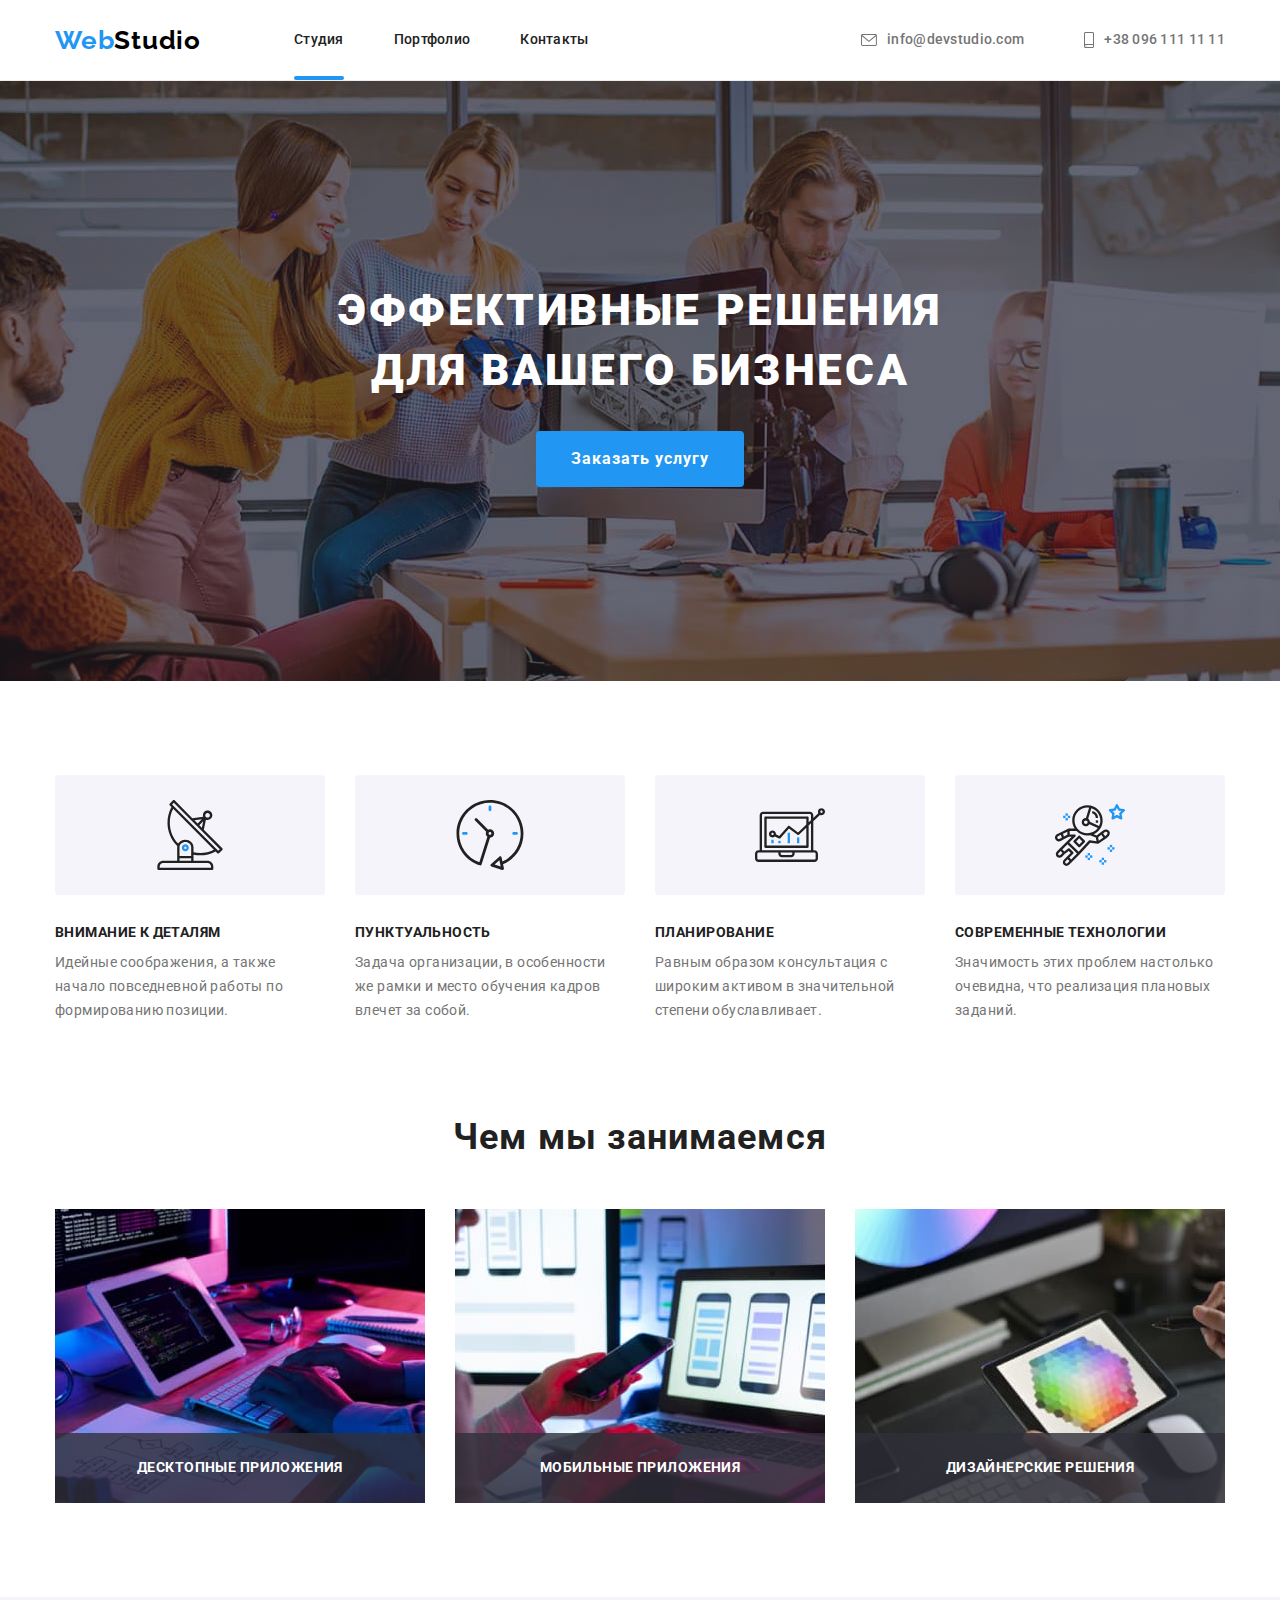
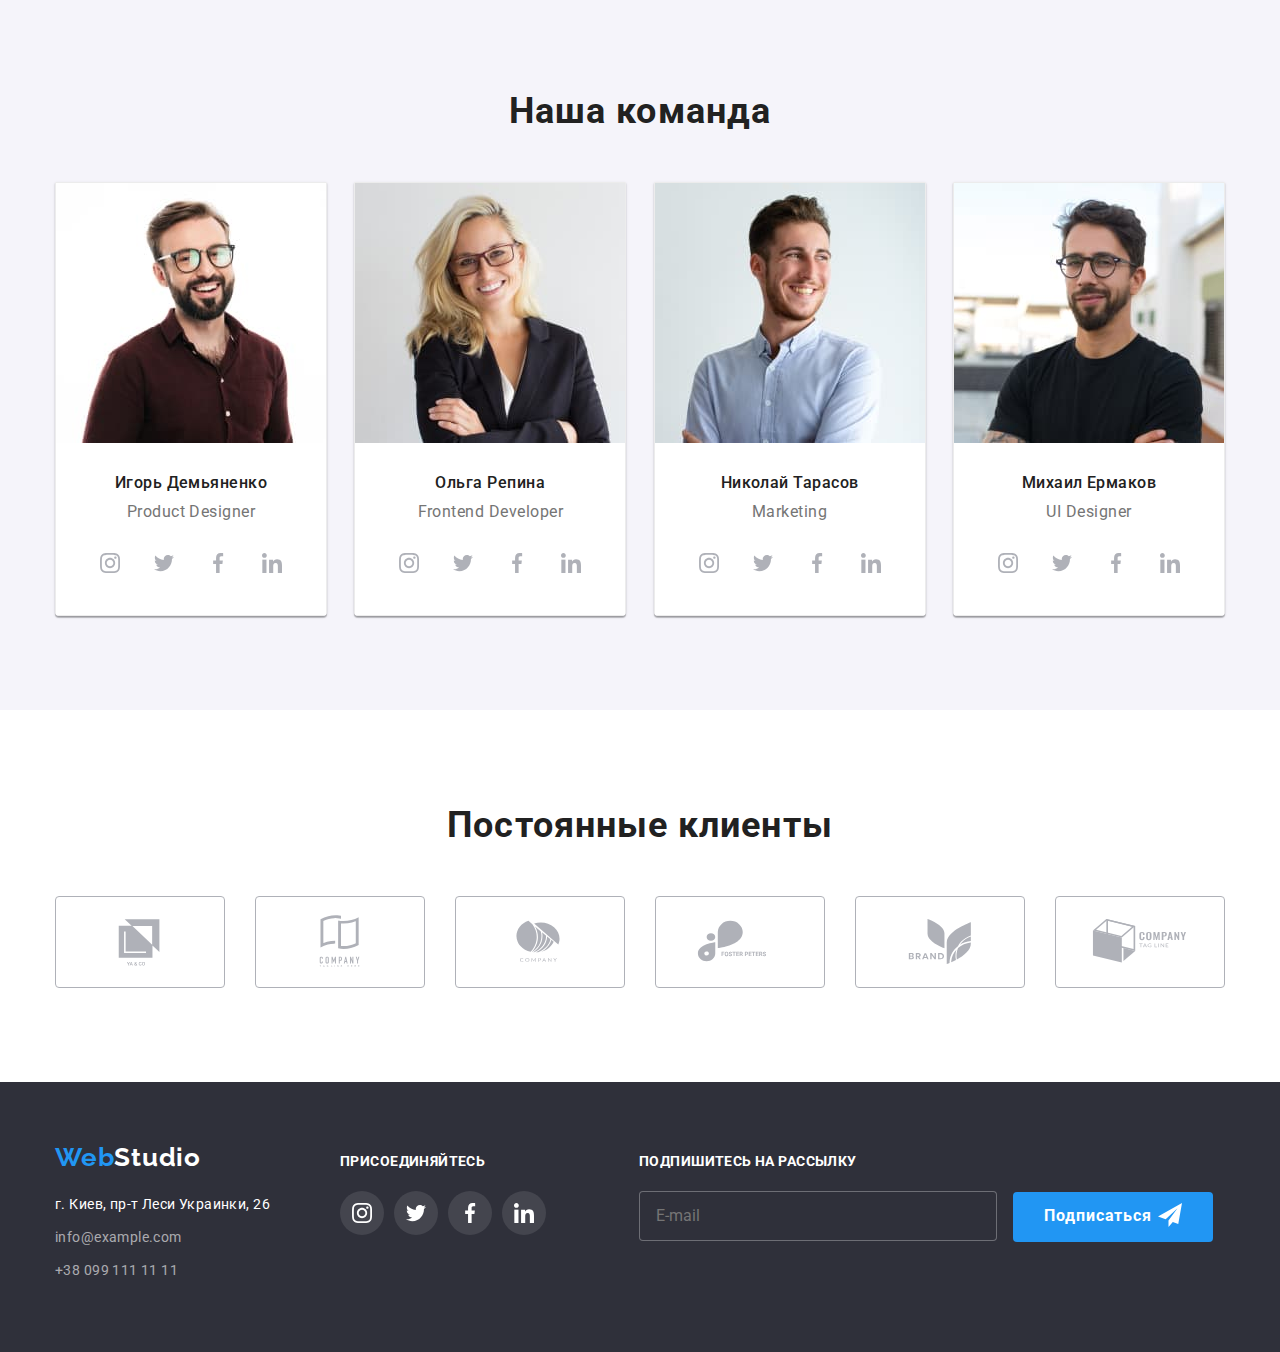
==== commit 79f0cd5c: "finish1" ====
--- a/index.html
+++ b/index.html
@@ -242,7 +242,7 @@
 
                         <div class="team__card">
                             <h3 class="team__employee-name">Игорь Демьяненко</h3>
-                            <p>team__job-title" lang="en">Product Designer</p>
+                            <p class="team__job-title" lang="en">Product Designer</p>
                             
                            <ul class="social-list list social-list__item">
                             <li class="item-social">
--- a/css/main.min.css
+++ b/css/main.min.css
@@ -1 +1 @@
-h1,h2,h3,h4,p{margin-top:0;margin-bottom:0}ul,ol{padding:0;margin:0}img{display:block;height:100%;height:auto;width:100%;height:auto}button{cursor:pointer}.list{list-style:none}.link{text-decoration:none}body{font-family:"Roboto",sans-serif;color:#757575}.social-list__link-footer,.social-list__link,.social-list{display:flex;justify-content:center}@media screen and (max-width: 1199px){.section{padding-top:60px}.team,.portfolio,.work,.customers{padding-bottom:60px}}@media screen and (min-width: 1200px){.section{padding-top:94px}.team,.portfolio,.work,.customers{padding-bottom:94px}}.container{padding-left:15px;padding-right:15px;margin-left:auto;margin-right:auto}@media screen and (min-width: 480px){.container{width:480px}}@media screen and (min-width: 768px){.container{width:768px}}@media screen and (min-width: 1200px){.container{width:1200px}}@media screen and (max-width: 1199px){.logo{font-family:"Raleway",sans-serif;font-weight:700;font-size:24px;line-height:1.17;letter-spacing:.03em;color:#2196f3}.logo-second{font-family:"Raleway",sans-serif;font-weight:700;font-size:24px;line-height:1.17;letter-spacing:.03em;color:#000}.logo-second--color{color:#fff}}@media screen and (min-width: 1200px){.logo{font-family:"Raleway",sans-serif;font-weight:700;font-size:26px;line-height:1.19;letter-spacing:.03em;color:#2196f3}.logo-second{font-family:"Raleway",sans-serif;font-weight:700;font-size:26px;line-height:1.19;letter-spacing:.03em;color:#000}.logo-second--color{color:#fff}}.main-nav{border-bottom:1px solid #ececec}@media screen and (max-width: 767px){.menu,.contact{display:none}}.page-header__container{display:flex;align-items:center;justify-content:space-between;padding-top:10px;padding-bottom:10px;max-height:60px}.mobile-menu-open{background-color:rgba(0,0,0,0);border:none;padding:0;line-height:0;color:#212121}@media screen and (min-width: 768px){.mobile-menu-open{display:none}.menu{display:flex;justify-content:space-between}.menu__item{position:relative}.menu .menu__item+.menu__item{margin-left:50px}.menu__link{font-family:"Roboto",sans-serif;font-weight:500;font-size:14px;line-height:1.14;letter-spacing:.02em;color:#212121;transition:color 250ms cubic-bezier(0.4, 0, 0.2, 1);display:block;padding-top:32px;padding-bottom:32px}.menu__link:hover,.menu__link:focus{color:#2196f3}.menu__link.link.current::after{content:"";display:inline-block;width:100%;height:4px;background:#2196f3;border-radius:2px;position:absolute;bottom:0;left:0;margin-bottom:0}.current{color:#2196f3}.page-header__container{display:flex;align-items:center;padding-top:0px;padding-bottom:0px;max-height:80px}.contact{display:flex;flex-direction:column;gap:10px}.contact__link-tel{font-weight:500;font-size:12px;line-height:1.17;letter-spacing:.02em}.contact__link{font-family:"Roboto",sans-serif;font-weight:500;font-size:12px;line-height:1.17;letter-spacing:.02em;color:#757575;transition:color 250ms cubic-bezier(0.4, 0, 0.2, 1);display:flex;align-items:center}.contact__link:hover,.contact__link:focus{color:#2196f3}.contact__icon-mail{width:14px;height:10px}.contact__icon-tel{width:10px;height:14px}.contact__icon{display:flex;margin-right:8px;fill:#757575;transition:fill 250ms cubic-bezier(0.4, 0, 0.2, 1)}.contact__link:hover .contact__icon,.contact__link:focus .contact__icon{fill:#2196f3}}@media screen and (min-width: 1200px){.menu{display:flex;margin-left:93px}.menu__link{font-family:"Roboto",sans-serif;font-weight:500;font-size:14px;line-height:1.14;letter-spacing:.02em;color:#212121;transition:color 250ms cubic-bezier(0.4, 0, 0.2, 1);display:block;padding-top:32px;padding-bottom:32px}.menu__link:hover,.menu__link:focus{color:#2196f3}.contact{display:flex;margin-left:auto;flex-direction:row}.contact__link-tel{margin-left:50px;font-size:14px;line-height:16px}.contact__link{font-size:14px;line-height:1.4;padding-top:32px;padding-bottom:32px;justify-content:center}.contact__icon-mail{width:16px;height:12px}.contact__icon-tel{width:10px;height:16px}.contact__icon{display:flex;margin-right:10px;fill:#757575;transition:fill 250ms cubic-bezier(0.4, 0, 0.2, 1)}.contact__link:hover .contact__icon,.contact__link:focus .contact__icon{fill:#2196f3}}@media screen and (max-width: 767px){.mobile-menu{position:fixed;top:0;left:0;width:100%;height:100%;z-index:3000;background:#fff;opacity:0;visibility:hidden;pointer-events:none;transition:opacity 250ms cubic-bezier(0.4, 0, 0.2, 1),visibility 250ms cubic-bezier(0.4, 0, 0.2, 1)}.mobile-menu.is-open{opacity:1;visibility:visible;pointer-events:auto}.mobile-menu__close-btn{position:absolute;top:10px;right:15px;background-color:rgba(0,0,0,0);border:none;padding:0;line-height:0}.mobile-menu__close-btn:hover .mobile-menu__close-icon,.mobile-menu__close-btn:focus .mobile-menu__close-icon{fill:#2196f3}.mobile-menu__close-icon{fill:#212121;transition:fill 250ms cubic-bezier(0.4, 0, 0.2, 1)}.mobile-menu__container{position:relative;padding-left:40px;padding-top:48px;padding-bottom:48px}.mobile-menu-list__item:not(:last-of-type){margin-bottom:32px}.mobile-menu__link{font-family:"Roboto",sans-serif;font-weight:500;font-size:40px;line-height:1.18;letter-spacing:.02em;color:#212121;transition:color 250ms cubic-bezier(0.4, 0, 0.2, 1);display:block}.mobile-menu__link:hover,.mobile-menu__link:focus{color:#2196f3}.mobile-menu-contact{margin-top:302px}.mobile-menu-contact__item:not(:last-of-type){margin-bottom:32px}.mobile-menu-contact__link-tel{font-family:"Roboto",sans-serif;font-weight:500;font-size:34px;line-height:1.18;letter-spacing:.02em;color:#2196f3}.mobile-menu-contact__link{font-family:"Roboto",sans-serif;font-weight:500;font-size:24px;line-height:1.17;letter-spacing:.02em;color:#757575}.mobile-menu-social__item:not(:last-child)::after{content:"";width:22px;height:0px;border:1px solid rgba(33,33,33,.2);transform:rotate(90deg);margin-right:10px}.mobile-menu-social{display:flex;margin-top:64px}.mobile-menu-social__link{font-family:"Roboto",sans-serif;font-weight:500;font-size:18px;line-height:1.22;letter-spacing:.02em;color:#2196f3;margin-right:10px}}@media screen and (min-width: 768px){.mobile-menu{display:none}}.hero{text-align:center;padding-top:200px;padding-bottom:200px;max-width:1600px;max-height:600px;margin-left:auto;margin-right:auto;background-image:linear-gradient(rgba(47, 48, 58, 0.4), rgba(47, 48, 58, 0.4)),url("../images-new/mobile/hero/hero-480/hero-480.jpg");background-color:#c4c4c4;background-size:cover;background-position:center;background-repeat:no-repeat}@media screen and (max-width: 1199px){.hero{padding-top:118px;padding-bottom:118px}}@media screen and (min-device-pixel-ratio: 2)and (max-width: 767px),screen and (min-resolution: 192dpi)and (max-width: 767px),screen and (min-resolution: 2dppx)and (max-width: 767px){.hero{background-image:linear-gradient(rgba(47, 48, 58, 0.4), rgba(47, 48, 58, 0.4)),url("../images-new/mobile/hero/hero-480/hero-480@2x.jpg")}}@media screen and (min-width: 768px){.hero{background-image:linear-gradient(rgba(47, 48, 58, 0.4), rgba(47, 48, 58, 0.4)),url("../images-new/tablet/hero/hero-768.jpg")}}@media screen and (min-device-pixel-ratio: 2)and (min-width: 768px),screen and (min-resolution: 192dpi)and (min-width: 768px),screen and (min-resolution: 2dppx)and (min-width: 768px){.hero{background-image:linear-gradient(rgba(47, 48, 58, 0.4), rgba(47, 48, 58, 0.4)),url("../images-new/tablet/hero/hero-768@2x.jpg")}}@media screen and (min-width: 1200px){.hero{background-image:linear-gradient(rgba(47, 48, 58, 0.4), rgba(47, 48, 58, 0.4)),url("../images-new/desktop/hero/hero-1600.jpg")}}@media screen and (min-device-pixel-ratio: 2)and (min-width: 1200px),screen and (min-resolution: 192dpi)and (min-width: 1200px),screen and (min-resolution: 2dppx)and (min-width: 1200px){.hero{background-image:linear-gradient(rgba(47, 48, 58, 0.4), rgba(47, 48, 58, 0.4)),url("../images-new/desktop/hero/hero-1600@2x.jpg")}}@media screen and (max-width: 767px){.hero__title{margin-top:0;margin-bottom:30px;font-family:"Roboto",sans-serif;font-weight:900;font-size:26px;line-height:1.62;text-align:center;letter-spacing:.06em;text-transform:uppercase;color:#fff}.hero__btn{font-family:"Roboto",sans-serif;font-weight:700;font-size:16px;line-height:1.88;letter-spacing:.06em;cursor:pointer;color:#fff;background-color:#2196f3;align-items:center;text-align:center;border-radius:4px;padding:10px 32px;min-width:200px;border:solid rgba(0,0,0,0);display:inline-block}}@media screen and (min-width: 768px){.hero__title{margin-top:0;margin-bottom:30px;font-family:"Roboto",sans-serif;font-weight:900;font-size:26px;line-height:1.62;text-align:center;letter-spacing:.06em;text-transform:uppercase;color:#fff}.hero__btn{font-family:"Roboto",sans-serif;font-weight:700;font-size:16px;line-height:1.88;letter-spacing:.06em;cursor:pointer;color:#fff;background-color:#2196f3;align-items:center;text-align:center;border-radius:4px;padding:10px 32px;min-width:200px;border:solid rgba(0,0,0,0);display:inline-block}}@media screen and (min-width: 1200px){.hero__title{margin-top:0;margin-bottom:30px;font-family:"Roboto",sans-serif;font-weight:900;font-size:44px;line-height:1.36;text-align:center;letter-spacing:.06em;text-transform:uppercase;color:#fff}.hero__btn{font-family:"Roboto",sans-serif;font-weight:700;font-size:16px;line-height:1.88;letter-spacing:.06em;cursor:pointer;color:#fff;background-color:#2196f3;align-items:center;text-align:center;border-radius:4px;padding:10px 32px;min-width:200px;border:solid rgba(0,0,0,0);display:inline-block}}.backdrop{position:fixed;left:0;top:0;z-index:100;width:100%;height:100%;background-color:rgba(0,0,0,.2);transform:scale(1);transition:transform 250ms cubic-bezier(0.4, 0, 0.2, 1),opacity 250ms cubic-bezier(0.4, 0, 0.2, 1),visibility 250ms cubic-bezier(0.4, 0, 0.2, 1)}.backdrop.is-hidden{transform:scale(0);opacity:0;pointer-events:none}.modal{width:528px;height:581px;background:#fff;box-shadow:0px 1px 3px rgba(0,0,0,.12),0px 1px 1px rgba(0,0,0,.14),0px 2px 1px rgba(0,0,0,.2);border-radius:4px;position:absolute;top:50%;left:50%;transform:translate(-50%, -50%);padding:40px}.modal__close-btn{width:30px;height:30px;background-color:rgba(0,0,0,0);border:1px solid rgba(0,0,0,.1);padding:0;border-radius:50%;display:flex;justify-content:center;align-items:center;position:absolute;top:8px;right:8px}.modal__close-btn:hover .modal__close-icon,.modal__close-btn:focus .modal__close-icon{fill:#2196f3}.modal__close-icon{fill:#000;transition:fill 250ms cubic-bezier(0.4, 0, 0.2, 1)}.feedback{font-weight:700;font-size:20px;line-height:1.15;text-align:center;letter-spacing:.03em;color:#212121;margin-bottom:12px}.modal-form{display:flex;flex-direction:column}.modal-form__input-wrapper{display:block;position:relative}.modal-form__input{border:1px solid rgba(33,33,33,.2);border-radius:4px;font-weight:400;font-size:14px;line-height:1.17;letter-spacing:.01em;border-color:rgba(33,33,33,.2);transition:border-color 250ms cubic-bezier(0.4, 0, 0.2, 1);width:100%;height:40px;padding-left:42px}.modal-form__input:focus{outline:none;border-color:#2196f3}.modal-form__input-desc{display:block;font-weight:400;font-size:12px;line-height:1.17;letter-spacing:.01em;color:#757575;display:block;margin-bottom:4px}.modal-form__field{margin-bottom:10px}.modal-form__check-desc{font-weight:400;font-size:14px;line-height:1.71;letter-spacing:.03em;color:#757575;margin-bottom:30px;display:flex;align-items:center;justify-content:center}.modal-form__input-icon{position:absolute;top:50%;left:12px;transform:translateY(-50%);width:18px;height:18px;fill:#212121;transition:fill 250ms cubic-bezier(0.4, 0, 0.2, 1)}.modal-form__input:focus+.modal-form__input-icon{fill:#2196f3}.modal-form__message{resize:none;width:100%;height:120px;border-color:1px solid rgba(33,33,33,.2);border:1px solid rgba(33,33,33,.2);border-radius:4px;padding:12px 16px;margin-bottom:10px;transition:border-color 250ms cubic-bezier(0.4, 0, 0.2, 1)}.modal-form__message::placeholder{font-weight:400;font-size:12px;line-height:1.17;letter-spacing:.01em;color:rgba(117,117,117,.5)}.modal-form__message:focus{outline:none;border-color:#2196f3}.modal-form__check-desc::before{content:"";display:inline-block;width:16px;height:15px;border:2px solid #212121;cursor:pointer;border-radius:2px;margin-right:7px}.modal-form__check:checked+.modal-form__check-desc::before{background-image:url(../images/icon/check.svg);background-position:center;background-repeat:no-repeat;background-color:#2196f3;background-size:contain;border-color:#2196f3}.visually-hidden{position:absolute;width:1px;height:1px;margin:-1px;padding:0;overflow:hidden;border:0;clip:rect(0 0 0 0)}.modal-form__submit{font-family:"Roboto",sans-serif;font-weight:700;font-size:16px;line-height:1.88;letter-spacing:.06em;cursor:pointer;color:#fff;background-color:#2196f3;border-radius:4px;min-width:200px;height:50px;border:solid rgba(0,0,0,0);margin-bottom:40px;box-shadow:0px 4px 4px rgba(0,0,0,.25);display:flex;align-items:center;text-align:center;align-self:center;justify-content:center;padding:10px 32px;min-width:200px;transition:background-color 250ms cubic-bezier(0.4, 0, 0.2, 1),box-shadow 250ms cubic-bezier(0.4, 0, 0.2, 1)}.modal-form__submit:hover,.modal-form__submit:focus{background-color:#188ce8;box-shadow:0px 4px 4px rgba(0,0,0,.15)}.modal-form__check-desc-link{color:#2196f3}.benefit__list{display:flex;flex-wrap:wrap;justify-content:space-between}@media screen and (max-width: 767px){.benefits__item{width:450px;margin-bottom:30px}.benefits__item:nth-child(4n){margin-bottom:0}.benefits{padding-bottom:60px}.benefits__title{font-weight:700;font-size:14px;line-height:1.14;letter-spacing:.03em;text-transform:uppercase;color:#212121;text-align:center;margin-top:0;margin-bottom:10px}.benefits__icon{display:flex;justify-content:center;align-items:center;height:120px;left:220px;top:774px;background:#f5f4fa;border-radius:4px;margin-bottom:30px}.benefits__text{font-size:14px;line-height:1.71;letter-spacing:.03em;margin-top:0;margin-bottom:0}}@media screen and (min-width: 768px){.benefits__item{width:354px;margin-bottom:30px}.benefits__item:nth-child(n+3){margin-bottom:0}.benefits__title{font-weight:700;font-size:14px;line-height:1.14;letter-spacing:.03em;text-transform:uppercase;color:#212121;text-align:left;margin-top:0;margin-bottom:10px}.benefits__icon{display:flex;justify-content:center;align-items:center;height:120px;left:220px;top:774px;background:#f5f4fa;border-radius:4px;margin-bottom:30px}.benefits__text{font-size:14px;line-height:1.71;letter-spacing:.03em;margin-top:0;margin-bottom:0}.benefits{padding-bottom:60px}}@media screen and (min-width: 1200px){.benefits__item{max-width:270px;margin-bottom:0;margin-right:30px}.benefits__item:nth-child(4n){margin-right:0}.benefits__title{width:270px;font-weight:700;font-size:14px;line-height:1.14;letter-spacing:.03em;text-transform:uppercase;color:#212121;margin-top:0;margin-bottom:10px}.benefits__icon{display:flex;justify-content:center;align-items:center;max-width:270px;height:120px;left:220px;top:774px;background:#f5f4fa;border-radius:4px;margin-bottom:30px}.benefits__text{font-size:14px;line-height:1.71;letter-spacing:.03em;margin-top:0;margin-bottom:0}.benefits{padding-bottom:0px}}.team{background-color:#f5f4fa}.team__list{display:flex;flex-wrap:wrap;text-align:center;justify-content:space-between}.team__item{border-radius:0px 0px 4px 4px;border:1px solid #ececec;box-shadow:0px 1px 3px rgba(0,0,0,.12),0px 1px 1px rgba(0,0,0,.14),0px 2px 1px rgba(0,0,0,.2)}.team__card{padding:30px;background:#fff}.team__employee-name{font-weight:500;font-size:16px;line-height:1.19;text-align:center;letter-spacing:.03em;color:#212121;margin-bottom:10px;margin-top:0}.team__job-title{font-weight:400;font-size:16px;line-height:1.19;text-align:center;letter-spacing:.03em;margin-bottom:16px;color:#757575}@media screen and (max-width: 767px){.team__item:not(:last-of-type){margin-bottom:30px}}@media screen and (min-width: 768px){.team__item:nth-child(-n+2){margin-bottom:30px}}@media screen and (min-width: 1200px){.team__item:nth-child(-n+2){margin-bottom:0px}}@media screen and (max-width: 1199px){.work{display:none}}@media screen and (min-width: 1200px){.work__img{display:flex;flex-wrap:wrap}.work__item{margin-right:30px}.work__item:nth-child(3n){margin-right:0}.work__wrapper{position:relative}.work__overlay{position:absolute;bottom:0;font-weight:700;font-size:14px;line-height:1.14;text-align:center;letter-spacing:.03em;text-transform:uppercase;color:#fff;background-color:rgba(47,48,58,.8);display:flex;justify-content:center;align-items:center;width:370px;height:70px}}.social-list{gap:10px}.social-list__link{width:44px;height:44px;border-radius:50%;background-color:#fff;align-items:center;transition:background-color 250ms cubic-bezier(0.4, 0, 0.2, 1)}.social-list__link:hover,.social-list__link:focus{background-color:#2196f3}.social-list__icon{fill:#afb1b8;transition:fill 250ms cubic-bezier(0.4, 0, 0.2, 1)}.social-list__link:hover .social-list__icon,.social-list__link:focus .social-list__icon{fill:#fff}.social-list__item{margin-top:20px}.social-list__icon-footer{fill:#fff}.social-list__link-footer{width:44px;height:44px;border-radius:50%;background-color:rgba(255,255,255,.1);align-items:center;transition:background-color 250ms cubic-bezier(0.4, 0, 0.2, 1)}.social-list__link-footer:hover,.social-list__link-footer:focus{background-color:#2196f3}.customers__link{display:flex;justify-content:center;width:100%;height:100%;align-items:center;fill:#afb1b8;border:1px solid #afb1b8;border-radius:4px;transition:fill 250ms cubic-bezier(0.4, 0, 0.2, 1),border-color 250ms cubic-bezier(0.4, 0, 0.2, 1)}.customers__link:hover,.customers__link:focus{fill:#2196f3;border-color:#2196f3}.customers__list{margin:-15px}@media screen and (max-width: 767px){.customers__list{display:flex;flex-wrap:wrap}}@media screen and (min-width: 768px){.customers__list{display:flex;flex-wrap:wrap}}@media screen and (min-width: 1200px){.customers__list{display:flex;justify-content:space-between;flex-wrap:nowrap}}.customers__item{width:170px;height:92px}@media screen and (max-width: 767px){.customers__item{display:flex;flex-wrap:wrap;width:100%;width:calc((100% - 60px)/2);margin:15px}}@media screen and (min-width: 768px){.customers__item{display:flex;flex-wrap:wrap;width:226px;width:calc((100% - 180px)/3);margin:15px;width:226px}}@media screen and (max-width: 767px){.customers__title{font-weight:700;font-size:28px;line-height:1.18;text-align:center;letter-spacing:.03em;color:#212121;margin-bottom:30px}}@media screen and (min-width: 768px){.customers__title{font-weight:700;font-size:28px;line-height:1.18;text-align:center;letter-spacing:.03em;color:#212121;margin-bottom:30px}}@media screen and (min-width: 1200px){.customers__title{font-weight:700;font-size:36px;line-height:1.17;text-align:center;letter-spacing:.03em;color:#212121;margin-bottom:50px}}.subtitle{font-weight:700;text-align:center;letter-spacing:.03em;color:#212121;margin-top:0}@media screen and (max-width: 1199px){.subtitle{margin-bottom:30px;font-size:28px;line-height:1.18}}@media screen and (min-width: 1200px){.subtitle{margin-bottom:50px;font-size:36px;line-height:1.16}}.footer__address-link{display:inline-block;margin-bottom:9px;font-family:"Roboto",sans-serif;font-style:normal;font-weight:400;font-size:14px;line-height:1.71;letter-spacing:.03em;color:#fff;transition:color 250ms cubic-bezier(0.4, 0, 0.2, 1)}.footer__address-link:hover,.footer__address-link:focus{color:#2196f3}.footer__contact{display:inline-block;margin-bottom:9px;font-family:"Roboto",sans-serif;font-style:normal;font-weight:400;font-size:14px;line-height:1.71;letter-spacing:.03em;color:rgba(255,255,255,.6);transition:color 250ms cubic-bezier(0.4, 0, 0.2, 1)}.footer__contact:hover,.footer__contact:focus{color:#2196f3}.footer-container{padding-top:60px;padding-bottom:60px;background-color:#2f303a}.fotter__join-in-title{font-style:normal;font-weight:700;font-size:14px;line-height:1.14;letter-spacing:.03em;text-transform:uppercase;color:#fff}@media screen and (max-width: 767px){.footer__join-in{display:block;width:206px;margin:auto;margin-top:60px;margin-bottom:60px}.footer{text-align:center}.footer__address{text-align:center;margin-bottom:20px}}@media screen and (min-width: 768px){.footer{display:flex;flex-wrap:wrap;align-items:baseline;text-align:center}.footer__join-in{display:block;width:206px}.footer__address{margin-left:76px;text-align:center}.address-list{text-align:center}}@media screen and (min-width: 1200px){.footer{display:flex;align-items:baseline;text-align:left}.footer__join-in{display:block;width:206px;margin-left:70px}.footer-container{display:flex;align-items:baseline}.footer__address{display:inline-block;margin-left:0;text-align:inherit}}.footer__subscribe{font-family:"Roboto";font-style:normal;font-weight:700;font-size:14px;line-height:16px;letter-spacing:.03em;text-transform:uppercase;color:#fff}.footer__subscribe-form{position:relative}.fotter__subscribe-form-input{padding-left:16px}.fotter__subscribe-form-input:focus+.footer__subscribe-form-label{color:#fff}.footer__subscribe-form-label{position:absolute;bottom:15px;left:16px}.fotter__subscribe-form-input:focus+.footer__subscribe-form-label{color:#fff}.fotter__button-subscribe{position:relative;border-radius:4px;margin-top:20px;margin-left:12px;min-width:200px;height:50px;border:solid rgba(0,0,0,0);display:inline-block;padding-right:36px;color:#fff;background-color:#2196f3;font-family:inherit;font-weight:700;font-size:16px;line-height:1.9;align-items:center;text-align:center;letter-spacing:.06em;cursor:pointer}.fotter__button-subscribe::after{position:absolute;right:10px;content:"";background-size:contain;display:inline-block;width:24px;height:24px;margin-top:2px;margin-right:18px;margin-left:10px;background-image:url(../images/icon/icon-send.svg)}@media screen and (max-width: 767px){.fotter__form{margin:auto}.footer__subscribe-form{margin:auto}.footer__subscribe-form-label{width:100%}.fotter__form input{margin-top:20px;width:100%;height:50px;border:1px solid rgba(255,255,255,.3);background-color:#2f303a;border-radius:4px;color:#fff;border-color:rgba(255,255,255,.3)}.fotter__button-subscribe{position:relative;border-radius:4px;margin-top:20px;margin-left:0px;min-width:200px;height:50px;border:solid rgba(0,0,0,0);display:inline-block;padding-right:36px;color:#fff;background-color:#2196f3;font-family:inherit;font-weight:700;font-size:16px;line-height:1.9;align-items:center;text-align:center;letter-spacing:.06em;cursor:pointer}}@media screen and (min-width: 767px){.fotter__form{margin:auto}.footer__subscribe-form{margin:auto}.footer__subscribe-form-label{width:100%}.fotter__form input{margin-top:20px;width:100%;height:50px;border:1px solid rgba(255,255,255,.3);background-color:#2f303a;border-radius:4px;color:#fff;border-color:rgba(255,255,255,.3)}.fotter__button-subscribe{position:relative;border-radius:4px;margin-top:20px;margin-left:0px;min-width:200px;height:50px;border:solid rgba(0,0,0,0);display:inline-block;padding-right:36px;color:#fff;background-color:#2196f3;font-family:inherit;font-weight:700;font-size:16px;line-height:1.9;align-items:center;text-align:center;letter-spacing:.06em;cursor:pointer}}@media screen and (min-width: 1200px){.footer__subscribe{font-family:"Roboto";font-style:normal;font-weight:700;font-size:14px;line-height:16px;letter-spacing:.03em;text-transform:uppercase;color:#fff}.footer__subscribe-form{position:relative}.fotter__subscribe-form-input{padding-left:16px}.fotter__subscribe-form-input:focus+.footer__subscribe-form-label{color:#fff}.footer__subscribe-form-label{position:absolute;bottom:15px;left:16px}.fotter__subscribe-form-input:focus+.footer__subscribe-form-label{color:#fff}.fotter__form{margin-left:93px}.fotter__form input{margin-top:20px;width:358px;height:50px;border:1px solid rgba(255,255,255,.3);background-color:#2f303a;border-radius:4px;color:#fff;border-color:rgba(255,255,255,.3)}.fotter__button-subscribe{position:relative;border-radius:4px;margin-top:20px;margin-left:12px;min-width:200px;height:50px;border:solid rgba(0,0,0,0);display:inline-block;padding-right:36px;color:#fff;background-color:#2196f3;font-family:inherit;font-weight:700;font-size:16px;line-height:1.9;align-items:center;text-align:center;letter-spacing:.06em;cursor:pointer}.fotter__button-subscribe::after{position:absolute;right:10px;content:"";background-size:contain;display:inline-block;width:24px;height:24px;margin-top:2px;margin-right:18px;margin-left:10px;background-image:url(../images/icon/icon-send.svg)}}/*# sourceMappingURL=main.min.css.map */+h1,h2,h3,h4,p{margin-top:0;margin-bottom:0}ul,ol{padding:0;margin:0}img{display:block;height:100%;height:auto;width:100%;height:auto}button{cursor:pointer}.list{list-style:none}.link{text-decoration:none}body{font-family:"Roboto",sans-serif;color:#757575}.social-list__link-footer,.social-list__link,.social-list{display:flex;justify-content:center}@media screen and (max-width: 1199px){.section{padding-top:60px}.team,.portfolio,.work,.customers{padding-bottom:60px}}@media screen and (min-width: 1200px){.section{padding-top:94px}.team,.portfolio,.work,.customers{padding-bottom:94px}}.container{padding-left:15px;padding-right:15px;margin-left:auto;margin-right:auto}@media screen and (min-width: 480px){.container{width:480px}}@media screen and (min-width: 768px){.container{width:768px}}@media screen and (min-width: 1200px){.container{width:1200px}}@media screen and (max-width: 1199px){.logo{font-family:"Raleway",sans-serif;font-weight:700;font-size:24px;line-height:1.17;letter-spacing:.03em;color:#2196f3}.logo-second{font-family:"Raleway",sans-serif;font-weight:700;font-size:24px;line-height:1.17;letter-spacing:.03em;color:#000}.logo-second--color{color:#fff}}@media screen and (min-width: 1200px){.logo{font-family:"Raleway",sans-serif;font-weight:700;font-size:26px;line-height:1.19;letter-spacing:.03em;color:#2196f3}.logo-second{font-family:"Raleway",sans-serif;font-weight:700;font-size:26px;line-height:1.19;letter-spacing:.03em;color:#000}.logo-second--color{color:#fff}}.main-nav{border-bottom:1px solid #ececec}@media screen and (max-width: 767px){.menu,.contact{display:none}}.page-header__container{display:flex;align-items:center;justify-content:space-between;padding-top:10px;padding-bottom:10px;max-height:60px}.mobile-menu-open{background-color:rgba(0,0,0,0);border:none;padding:0;line-height:0;color:#212121}@media screen and (min-width: 768px){.mobile-menu-open{display:none}.menu{display:flex;justify-content:space-between}.menu__item{position:relative}.menu .menu__item+.menu__item{margin-left:50px}.menu__link{font-family:"Roboto",sans-serif;font-weight:500;font-size:14px;line-height:1.14;letter-spacing:.02em;color:#212121;transition:color 250ms cubic-bezier(0.4, 0, 0.2, 1);display:block;padding-top:32px;padding-bottom:32px}.menu__link:hover,.menu__link:focus{color:#2196f3}.menu__link.link.current::after{content:"";display:inline-block;width:100%;height:4px;background:#2196f3;border-radius:2px;position:absolute;bottom:0;left:0;margin-bottom:0}.current{color:#2196f3}.page-header__container{display:flex;align-items:center;padding-top:0px;padding-bottom:0px;max-height:80px}.contact{display:flex;flex-direction:column;gap:10px}.contact__link-tel{font-weight:500;font-size:12px;line-height:1.17;letter-spacing:.02em}.contact__link{font-family:"Roboto",sans-serif;font-weight:500;font-size:12px;line-height:1.17;letter-spacing:.02em;color:#757575;transition:color 250ms cubic-bezier(0.4, 0, 0.2, 1);display:flex;align-items:center}.contact__link:hover,.contact__link:focus{color:#2196f3}.contact__icon-mail{width:14px;height:10px}.contact__icon-tel{width:10px;height:14px}.contact__icon{display:flex;margin-right:8px;fill:#757575;transition:fill 250ms cubic-bezier(0.4, 0, 0.2, 1)}.contact__link:hover .contact__icon,.contact__link:focus .contact__icon{fill:#2196f3}}@media screen and (min-width: 1200px){.menu{display:flex;margin-left:93px}.menu__link{font-family:"Roboto",sans-serif;font-weight:500;font-size:14px;line-height:1.14;letter-spacing:.02em;color:#212121;transition:color 250ms cubic-bezier(0.4, 0, 0.2, 1);display:block;padding-top:32px;padding-bottom:32px}.menu__link:hover,.menu__link:focus{color:#2196f3}.contact{display:flex;margin-left:auto;flex-direction:row}.contact__link-tel{margin-left:50px;font-size:14px;line-height:16px}.contact__link{font-size:14px;line-height:1.4;padding-top:32px;padding-bottom:32px;justify-content:center}.contact__icon-mail{width:16px;height:12px}.contact__icon-tel{width:10px;height:16px}.contact__icon{display:flex;margin-right:10px;fill:#757575;transition:fill 250ms cubic-bezier(0.4, 0, 0.2, 1)}.contact__link:hover .contact__icon,.contact__link:focus .contact__icon{fill:#2196f3}}@media screen and (max-width: 767px){.mobile-menu{position:fixed;top:0;left:0;width:100%;height:100%;z-index:3000;background:#fff;opacity:0;visibility:hidden;pointer-events:none;transition:opacity 250ms cubic-bezier(0.4, 0, 0.2, 1),visibility 250ms cubic-bezier(0.4, 0, 0.2, 1)}.mobile-menu.is-open{opacity:1;visibility:visible;pointer-events:auto}.mobile-menu__close-btn{position:absolute;top:10px;right:15px;background-color:rgba(0,0,0,0);border:none;padding:0;line-height:0}.mobile-menu__close-btn:hover .mobile-menu__close-icon,.mobile-menu__close-btn:focus .mobile-menu__close-icon{fill:#2196f3}.mobile-menu__close-icon{fill:#212121;transition:fill 250ms cubic-bezier(0.4, 0, 0.2, 1)}.mobile-menu__container{position:relative;padding-left:40px;padding-top:48px;padding-bottom:48px}.mobile-menu-list__item:not(:last-of-type){margin-bottom:32px}.mobile-menu__link{font-family:"Roboto",sans-serif;font-weight:500;font-size:40px;line-height:1.18;letter-spacing:.02em;color:#212121;transition:color 250ms cubic-bezier(0.4, 0, 0.2, 1);display:block}.mobile-menu__link:hover,.mobile-menu__link:focus{color:#2196f3}.mobile-menu-contact{margin-top:302px}.mobile-menu-contact__item:not(:last-of-type){margin-bottom:32px}.mobile-menu-contact__link-tel{font-family:"Roboto",sans-serif;font-weight:500;font-size:34px;line-height:1.18;letter-spacing:.02em;color:#2196f3}.mobile-menu-contact__link{font-family:"Roboto",sans-serif;font-weight:500;font-size:24px;line-height:1.17;letter-spacing:.02em;color:#757575}.mobile-menu-social__item:not(:last-child)::after{content:"";width:22px;height:0px;border:1px solid rgba(33,33,33,.2);transform:rotate(90deg);margin-right:10px}.mobile-menu-social{display:flex;margin-top:64px}.mobile-menu-social__link{font-family:"Roboto",sans-serif;font-weight:500;font-size:18px;line-height:1.22;letter-spacing:.02em;color:#2196f3;margin-right:10px}}@media screen and (min-width: 768px){.mobile-menu{display:none}}.hero{text-align:center;padding-top:200px;padding-bottom:200px;max-width:1600px;max-height:600px;margin-left:auto;margin-right:auto;background-image:linear-gradient(rgba(47, 48, 58, 0.4), rgba(47, 48, 58, 0.4)),url("../images-new/mobile/hero/hero-480/hero-480.jpg");background-color:#c4c4c4;background-size:cover;background-position:center;background-repeat:no-repeat}@media screen and (max-width: 1199px){.hero{padding-top:118px;padding-bottom:118px}}@media screen and (min-device-pixel-ratio: 2)and (max-width: 767px),screen and (min-resolution: 192dpi)and (max-width: 767px),screen and (min-resolution: 2dppx)and (max-width: 767px){.hero{background-image:linear-gradient(rgba(47, 48, 58, 0.4), rgba(47, 48, 58, 0.4)),url("../images-new/mobile/hero/hero-480/hero-480@2x.jpg")}}@media screen and (min-width: 768px){.hero{background-image:linear-gradient(rgba(47, 48, 58, 0.4), rgba(47, 48, 58, 0.4)),url("../images-new/tablet/hero/hero-768.jpg")}}@media screen and (min-device-pixel-ratio: 2)and (min-width: 768px),screen and (min-resolution: 192dpi)and (min-width: 768px),screen and (min-resolution: 2dppx)and (min-width: 768px){.hero{background-image:linear-gradient(rgba(47, 48, 58, 0.4), rgba(47, 48, 58, 0.4)),url("../images-new/tablet/hero/hero-768@2x.jpg")}}@media screen and (min-width: 1200px){.hero{background-image:linear-gradient(rgba(47, 48, 58, 0.4), rgba(47, 48, 58, 0.4)),url("../images-new/desktop/hero/hero-1600.jpg")}}@media screen and (min-device-pixel-ratio: 2)and (min-width: 1200px),screen and (min-resolution: 192dpi)and (min-width: 1200px),screen and (min-resolution: 2dppx)and (min-width: 1200px){.hero{background-image:linear-gradient(rgba(47, 48, 58, 0.4), rgba(47, 48, 58, 0.4)),url("../images-new/desktop/hero/hero-1600@2x.jpg")}}@media screen and (max-width: 767px){.hero__title{margin-top:0;margin-bottom:30px;font-family:"Roboto",sans-serif;font-weight:900;font-size:26px;line-height:1.62;text-align:center;letter-spacing:.06em;text-transform:uppercase;color:#fff}.hero__btn{font-family:"Roboto",sans-serif;font-weight:700;font-size:16px;line-height:1.88;letter-spacing:.06em;cursor:pointer;color:#fff;background-color:#2196f3;align-items:center;text-align:center;border-radius:4px;padding:10px 32px;min-width:200px;border:solid rgba(0,0,0,0);display:inline-block}}@media screen and (min-width: 768px){.hero__title{margin-top:0;margin-bottom:30px;font-family:"Roboto",sans-serif;font-weight:900;font-size:26px;line-height:1.62;text-align:center;letter-spacing:.06em;text-transform:uppercase;color:#fff}.hero__btn{font-family:"Roboto",sans-serif;font-weight:700;font-size:16px;line-height:1.88;letter-spacing:.06em;cursor:pointer;color:#fff;background-color:#2196f3;align-items:center;text-align:center;border-radius:4px;padding:10px 32px;min-width:200px;border:solid rgba(0,0,0,0);display:inline-block}}@media screen and (min-width: 1200px){.hero__title{margin-top:0;margin-bottom:30px;font-family:"Roboto",sans-serif;font-weight:900;font-size:44px;line-height:1.36;text-align:center;letter-spacing:.06em;text-transform:uppercase;color:#fff}.hero__btn{font-family:"Roboto",sans-serif;font-weight:700;font-size:16px;line-height:1.88;letter-spacing:.06em;cursor:pointer;color:#fff;background-color:#2196f3;align-items:center;text-align:center;border-radius:4px;padding:10px 32px;min-width:200px;border:solid rgba(0,0,0,0);display:inline-block}}.backdrop{position:fixed;left:0;top:0;z-index:100;width:100%;height:100%;background-color:rgba(0,0,0,.2);transform:scale(1);transition:transform 250ms cubic-bezier(0.4, 0, 0.2, 1),opacity 250ms cubic-bezier(0.4, 0, 0.2, 1),visibility 250ms cubic-bezier(0.4, 0, 0.2, 1)}.backdrop.is-hidden{transform:scale(0);opacity:0;pointer-events:none}.modal{width:528px;height:581px;background:#fff;box-shadow:0px 1px 3px rgba(0,0,0,.12),0px 1px 1px rgba(0,0,0,.14),0px 2px 1px rgba(0,0,0,.2);border-radius:4px;position:absolute;top:50%;left:50%;transform:translate(-50%, -50%);padding:40px}@media screen and (min-width: 320px){.modal{max-width:320px;height:609px}}@media screen and (min-width: 400px){.modal{max-width:400px;height:609px}}@media screen and (min-width: 480px){.modal{max-width:450px;height:609px}}@media screen and (min-width: 1200px){.modal{max-width:528px;height:581px}}.modal__close-btn{width:30px;height:30px;background-color:rgba(0,0,0,0);border:1px solid rgba(0,0,0,.1);padding:0;border-radius:50%;display:flex;justify-content:center;align-items:center;position:absolute;top:8px;right:8px}.modal__close-btn:hover .modal__close-icon,.modal__close-btn:focus .modal__close-icon{fill:#2196f3}.modal__close-icon{fill:#000;transition:fill 250ms cubic-bezier(0.4, 0, 0.2, 1)}.feedback{font-weight:700;font-size:20px;line-height:1.5;text-align:center;letter-spacing:.03em;color:#212121;margin-bottom:12px}.modal-form{display:flex;flex-direction:column}.modal-form__input-wrapper{display:block;position:relative}.modal-form__input{border:1px solid rgba(33,33,33,.2);border-radius:4px;font-weight:400;font-size:14px;line-height:1.17;letter-spacing:.01em;border-color:rgba(33,33,33,.2);transition:border-color 250ms cubic-bezier(0.4, 0, 0.2, 1);width:100%;height:40px;padding-left:42px}.modal-form__input:focus{outline:none;border-color:#2196f3}.modal-form__input-desc{display:block;font-weight:400;font-size:12px;line-height:1.17;letter-spacing:.01em;color:#757575;display:block;margin-bottom:4px}.modal-form__field{margin-bottom:10px}.modal-form__input-icon{position:absolute;top:50%;left:12px;transform:translateY(-50%);width:18px;height:18px;fill:#212121;transition:fill 250ms cubic-bezier(0.4, 0, 0.2, 1)}.modal-form__input:focus+.modal-form__input-icon{fill:#2196f3}.modal-form__check-desc::before{content:"";display:inline-block;width:16px;height:15px;border:2px solid #212121;cursor:pointer;border-radius:2px;margin-right:7px}.modal-form__check:checked+.modal-form__check-desc::before{background-image:url(../images/icon/check.svg);background-position:center;background-repeat:no-repeat;background-color:#2196f3;background-size:contain;border-color:#2196f3}.visually-hidden{position:absolute;width:1px;height:1px;margin:-1px;padding:0;overflow:hidden;border:0;clip:rect(0 0 0 0)}.modal-form__submit{font-family:"Roboto",sans-serif;font-weight:700;font-size:16px;line-height:1.88;letter-spacing:.06em;cursor:pointer;color:#fff;background-color:#2196f3;border-radius:4px;min-width:200px;height:50px;border:solid rgba(0,0,0,0);margin-bottom:40px;box-shadow:0px 4px 4px rgba(0,0,0,.25);display:flex;align-items:center;text-align:center;align-self:center;justify-content:center;padding:10px 32px;min-width:200px;transition:background-color 250ms cubic-bezier(0.4, 0, 0.2, 1),box-shadow 250ms cubic-bezier(0.4, 0, 0.2, 1)}.modal-form__submit:hover,.modal-form__submit:focus{background-color:#188ce8;box-shadow:0px 4px 4px rgba(0,0,0,.15)}.modal-form__check-desc-link{color:#2196f3}.modal-form__message{resize:none;width:100%;height:120px;border-color:1px solid rgba(33,33,33,.2);border:1px solid rgba(33,33,33,.2);border-radius:4px;padding:12px 16px;margin-bottom:10px;transition:border-color 250ms cubic-bezier(0.4, 0, 0.2, 1)}@media screen and (max-width: 479px){.modal-form__message::placeholder{font-weight:400;font-size:14px;line-height:1.14;letter-spacing:.01em;color:rgba(117,117,117,.5)}.modal-form__message:focus{outline:none;border-color:#2196f3}.modal-form__check-desc{font-weight:400;font-size:10px;line-height:1.17;letter-spacing:.03em;color:#757575;margin-bottom:30px;display:flex;align-items:center;justify-content:center}.modal-form__check-desc::before{content:"";display:inline-block;width:15px;height:14px;border:2px solid #212121;cursor:pointer;border-radius:2px;margin-right:7px}}@media screen and (min-width: 480px){.modal-form__message::placeholder{font-weight:400;font-size:14px;line-height:1.14;letter-spacing:.01em;color:rgba(117,117,117,.5)}.modal-form__message:focus{outline:none;border-color:#2196f3}.modal-form__check-desc{font-weight:400;font-size:12px;line-height:1.17;letter-spacing:.03em;color:#757575;margin-bottom:30px;display:flex;align-items:center;justify-content:center}}@media screen and (min-width: 1200px){.modal-form__message::placeholder{font-weight:400;font-size:12px;line-height:1.17;letter-spacing:.01em;color:rgba(117,117,117,.5)}.modal-form__message:focus{outline:none;border-color:#2196f3}.modal-form__check-desc{font-weight:400;font-size:14px;line-height:1.71;letter-spacing:.03em;color:#757575;margin-bottom:30px;display:flex;align-items:center;justify-content:center}}.benefit__list{display:flex;flex-wrap:wrap;justify-content:space-between}@media screen and (max-width: 767px){.benefits__item{width:450px;margin-bottom:30px}.benefits__item:nth-child(4n){margin-bottom:0}.benefits{padding-bottom:60px}.benefits__title{font-weight:700;font-size:14px;line-height:1.14;letter-spacing:.03em;text-transform:uppercase;color:#212121;text-align:center;margin-top:0;margin-bottom:10px}.benefits__icon{display:flex;justify-content:center;align-items:center;height:120px;left:220px;top:774px;background:#f5f4fa;border-radius:4px;margin-bottom:30px}.benefits__text{font-size:14px;line-height:1.71;letter-spacing:.03em;margin-top:0;margin-bottom:0}}@media screen and (min-width: 768px){.benefits__item{width:354px;margin-bottom:30px}.benefits__item:nth-child(n+3){margin-bottom:0}.benefits__title{font-weight:700;font-size:14px;line-height:1.14;letter-spacing:.03em;text-transform:uppercase;color:#212121;text-align:left;margin-top:0;margin-bottom:10px}.benefits__icon{display:flex;justify-content:center;align-items:center;height:120px;left:220px;top:774px;background:#f5f4fa;border-radius:4px;margin-bottom:30px}.benefits__text{font-size:14px;line-height:1.71;letter-spacing:.03em;margin-top:0;margin-bottom:0}.benefits{padding-bottom:60px}}@media screen and (min-width: 1200px){.benefits__item{max-width:270px;margin-bottom:0;margin-right:30px}.benefits__item:nth-child(4n){margin-right:0}.benefits__title{width:270px;font-weight:700;font-size:14px;line-height:1.14;letter-spacing:.03em;text-transform:uppercase;color:#212121;margin-top:0;margin-bottom:10px}.benefits__icon{display:flex;justify-content:center;align-items:center;max-width:270px;height:120px;left:220px;top:774px;background:#f5f4fa;border-radius:4px;margin-bottom:30px}.benefits__text{font-size:14px;line-height:1.71;letter-spacing:.03em;margin-top:0;margin-bottom:0}.benefits{padding-bottom:0px}}.team{background-color:#f5f4fa}.team__list{display:flex;flex-wrap:wrap;text-align:center;justify-content:space-between}.team__item{border-radius:0px 0px 4px 4px;border:1px solid #ececec;box-shadow:0px 1px 3px rgba(0,0,0,.12),0px 1px 1px rgba(0,0,0,.14),0px 2px 1px rgba(0,0,0,.2)}.team__card{padding:30px;background:#fff}.team__employee-name{font-weight:500;font-size:16px;line-height:1.19;text-align:center;letter-spacing:.03em;color:#212121;margin-bottom:10px;margin-top:0}.team__job-title{font-weight:400;font-size:16px;line-height:1.19;text-align:center;letter-spacing:.03em;margin-bottom:16px;color:#757575}@media screen and (max-width: 767px){.team__item:not(:last-of-type){margin-bottom:30px}}@media screen and (min-width: 768px){.team__item:nth-child(-n+2){margin-bottom:30px}}@media screen and (min-width: 1200px){.team__item:nth-child(-n+2){margin-bottom:0px}}@media screen and (max-width: 1199px){.work{display:none}}@media screen and (min-width: 1200px){.work__img{display:flex;flex-wrap:wrap}.work__item{margin-right:30px}.work__item:nth-child(3n){margin-right:0}.work__wrapper{position:relative}.work__overlay{position:absolute;bottom:0;font-weight:700;font-size:14px;line-height:1.14;text-align:center;letter-spacing:.03em;text-transform:uppercase;color:#fff;background-color:rgba(47,48,58,.8);display:flex;justify-content:center;align-items:center;width:370px;height:70px}}.social-list{gap:10px}.social-list__link{width:44px;height:44px;border-radius:50%;background-color:#fff;align-items:center;transition:background-color 250ms cubic-bezier(0.4, 0, 0.2, 1)}.social-list__link:hover,.social-list__link:focus{background-color:#2196f3}.social-list__icon{fill:#afb1b8;transition:fill 250ms cubic-bezier(0.4, 0, 0.2, 1)}.social-list__link:hover .social-list__icon,.social-list__link:focus .social-list__icon{fill:#fff}.social-list__item{margin-top:20px}.social-list__icon-footer{fill:#fff}.social-list__link-footer{width:44px;height:44px;border-radius:50%;background-color:rgba(255,255,255,.1);align-items:center;transition:background-color 250ms cubic-bezier(0.4, 0, 0.2, 1)}.social-list__link-footer:hover,.social-list__link-footer:focus{background-color:#2196f3}.customers__link{display:flex;justify-content:center;width:100%;height:100%;align-items:center;fill:#afb1b8;border:1px solid #afb1b8;border-radius:4px;transition:fill 250ms cubic-bezier(0.4, 0, 0.2, 1),border-color 250ms cubic-bezier(0.4, 0, 0.2, 1)}.customers__link:hover,.customers__link:focus{fill:#2196f3;border-color:#2196f3}.customers__list{margin:-15px}@media screen and (max-width: 767px){.customers__list{display:flex;flex-wrap:wrap}}@media screen and (min-width: 768px){.customers__list{display:flex;flex-wrap:wrap}}@media screen and (min-width: 1200px){.customers__list{display:flex;justify-content:space-between;flex-wrap:nowrap}}.customers__item{width:170px;height:92px}@media screen and (max-width: 767px){.customers__item{display:flex;flex-wrap:wrap;width:100%;width:calc((100% - 60px)/2);margin:15px}}@media screen and (min-width: 768px){.customers__item{display:flex;flex-wrap:wrap;width:226px;width:calc((100% - 180px)/3);margin:15px;width:226px}}@media screen and (max-width: 767px){.customers__title{font-weight:700;font-size:28px;line-height:1.18;text-align:center;letter-spacing:.03em;color:#212121;margin-bottom:30px}}@media screen and (min-width: 768px){.customers__title{font-weight:700;font-size:28px;line-height:1.18;text-align:center;letter-spacing:.03em;color:#212121;margin-bottom:30px}}@media screen and (min-width: 1200px){.customers__title{font-weight:700;font-size:36px;line-height:1.17;text-align:center;letter-spacing:.03em;color:#212121;margin-bottom:50px}}.subtitle{font-weight:700;text-align:center;letter-spacing:.03em;color:#212121;margin-top:0}@media screen and (max-width: 1199px){.subtitle{margin-bottom:30px;font-size:28px;line-height:1.18}}@media screen and (min-width: 1200px){.subtitle{margin-bottom:50px;font-size:36px;line-height:1.16}}.footer__address-link{display:inline-block;margin-bottom:9px;font-family:"Roboto",sans-serif;font-style:normal;font-weight:400;font-size:14px;line-height:1.71;letter-spacing:.03em;color:#fff;transition:color 250ms cubic-bezier(0.4, 0, 0.2, 1)}.footer__address-link:hover,.footer__address-link:focus{color:#2196f3}.footer__contact{display:inline-block;margin-bottom:9px;font-family:"Roboto",sans-serif;font-style:normal;font-weight:400;font-size:14px;line-height:1.71;letter-spacing:.03em;color:rgba(255,255,255,.6);transition:color 250ms cubic-bezier(0.4, 0, 0.2, 1)}.footer__contact:hover,.footer__contact:focus{color:#2196f3}.footer-container{padding-top:60px;padding-bottom:60px;background-color:#2f303a}.fotter__join-in-title{font-style:normal;font-weight:700;font-size:14px;line-height:1.14;letter-spacing:.03em;text-transform:uppercase;color:#fff}@media screen and (max-width: 767px){.footer__join-in{display:block;width:206px;margin:auto;margin-top:60px;margin-bottom:60px}.footer{text-align:center}.footer__address{text-align:center;margin-bottom:20px}}@media screen and (min-width: 768px){.footer{display:flex;flex-wrap:wrap;align-items:baseline;text-align:center}.footer__join-in{display:block;width:206px;margin-left:165px}.footer__address{text-align:center}.address-list{text-align:center;margin-top:20px}.footer__info{margin-left:76px}}@media screen and (min-width: 1200px){.footer{display:flex;align-items:baseline;text-align:left}.footer__join-in{display:block;width:206px;margin-left:70px}.footer-container{display:flex;align-items:baseline}.footer__address{display:inline-block;margin-left:0;text-align:inherit}.footer__info{margin-left:0px}.address-list{text-align:left}}.footer__subscribe{font-family:"Roboto";font-style:normal;font-weight:700;font-size:14px;line-height:16px;letter-spacing:.03em;text-transform:uppercase;color:#fff}.footer__subscribe-form{position:relative}.fotter__subscribe-form-input{padding-left:16px}.fotter__subscribe-form-input:focus+.footer__subscribe-form-label{color:#fff}.footer__subscribe-form-label{position:absolute;bottom:15px;left:16px}.fotter__subscribe-form-input:focus+.footer__subscribe-form-label{color:#fff}.fotter__button-subscribe{position:relative;border-radius:4px;margin-top:20px;margin-left:12px;min-width:200px;height:50px;border:solid rgba(0,0,0,0);display:inline-block;padding-right:36px;color:#fff;background-color:#2196f3;font-family:inherit;font-weight:700;font-size:16px;line-height:1.9;align-items:center;text-align:center;letter-spacing:.06em;cursor:pointer}.fotter__button-subscribe::after{position:absolute;right:10px;content:"";background-size:contain;display:inline-block;width:24px;height:24px;margin-top:2px;margin-right:18px;margin-left:10px;background-image:url(../images/icon/icon-send.svg)}@media screen and (max-width: 767px){.fotter__form{margin:auto}.footer__subscribe-form{margin:auto}.footer__subscribe-form-label{width:100%}.fotter__form input{margin-top:20px;width:100%;height:50px;border:1px solid rgba(255,255,255,.3);background-color:#2f303a;border-radius:4px;color:#fff;border-color:rgba(255,255,255,.3)}.fotter__button-subscribe{position:relative;border-radius:4px;margin-top:20px;margin-left:0px;min-width:200px;height:50px;border:solid rgba(0,0,0,0);display:inline-block;padding-right:36px;color:#fff;background-color:#2196f3;font-family:inherit;font-weight:700;font-size:16px;line-height:1.9;align-items:center;text-align:center;letter-spacing:.06em;cursor:pointer}}@media screen and (min-width: 768px){.fotter__form{margin:auto;margin-top:60px}.footer__subscribe-form{margin:auto}.footer__subscribe-form-label{width:100%}.fotter__form input{margin-top:20px;width:100%;height:50px;border:1px solid rgba(255,255,255,.3);background-color:#2f303a;border-radius:4px;color:#fff;border-color:rgba(255,255,255,.3)}.fotter__button-subscribe{position:relative;border-radius:4px;margin-top:20px;margin-left:0px;min-width:200px;height:50px;border:solid rgba(0,0,0,0);display:inline-block;padding-right:36px;color:#fff;background-color:#2196f3;font-family:inherit;font-weight:700;font-size:16px;line-height:1.9;align-items:center;text-align:center;letter-spacing:.06em;cursor:pointer}}@media screen and (min-width: 1200px){.footer__subscribe{font-family:"Roboto";font-style:normal;font-weight:700;font-size:14px;line-height:16px;letter-spacing:.03em;text-transform:uppercase;color:#fff}.footer__subscribe-form{position:relative}.fotter__subscribe-form-input{padding-left:16px}.fotter__subscribe-form-input:focus+.footer__subscribe-form-label{color:#fff}.footer__subscribe-form-label{position:absolute;bottom:15px;left:16px}.fotter__subscribe-form-input:focus+.footer__subscribe-form-label{color:#fff}.fotter__form{margin:0px;margin-left:93px}.fotter__form input{margin-top:20px;width:358px;height:50px;border:1px solid rgba(255,255,255,.3);background-color:#2f303a;border-radius:4px;color:#fff;border-color:rgba(255,255,255,.3)}.fotter__button-subscribe{position:relative;border-radius:4px;margin-top:20px;margin-left:12px;min-width:200px;height:50px;border:solid rgba(0,0,0,0);display:inline-block;padding-right:36px;color:#fff;background-color:#2196f3;font-family:inherit;font-weight:700;font-size:16px;line-height:1.9;align-items:center;text-align:center;letter-spacing:.06em;cursor:pointer}.fotter__button-subscribe::after{position:absolute;right:10px;content:"";background-size:contain;display:inline-block;width:24px;height:24px;margin-top:2px;margin-right:18px;margin-left:10px;background-image:url(../images/icon/icon-send.svg)}}/*# sourceMappingURL=main.min.css.map */